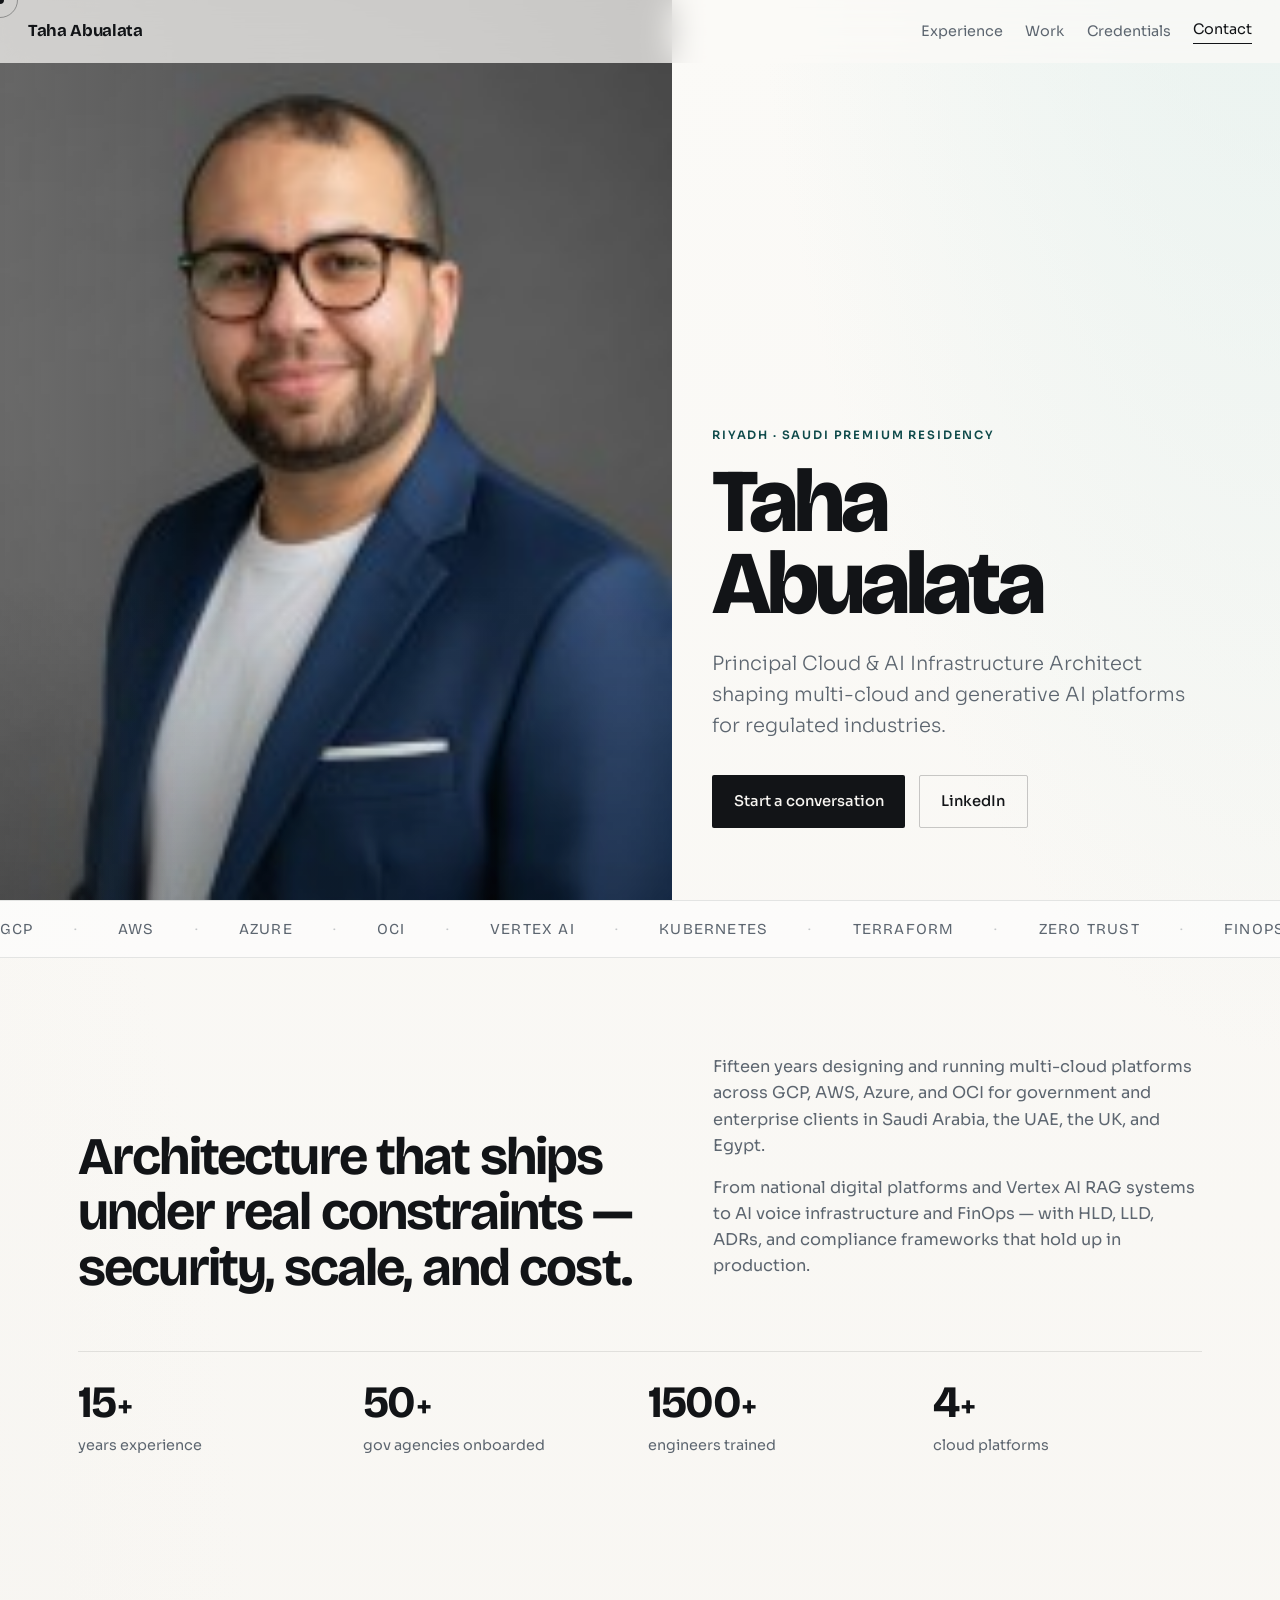
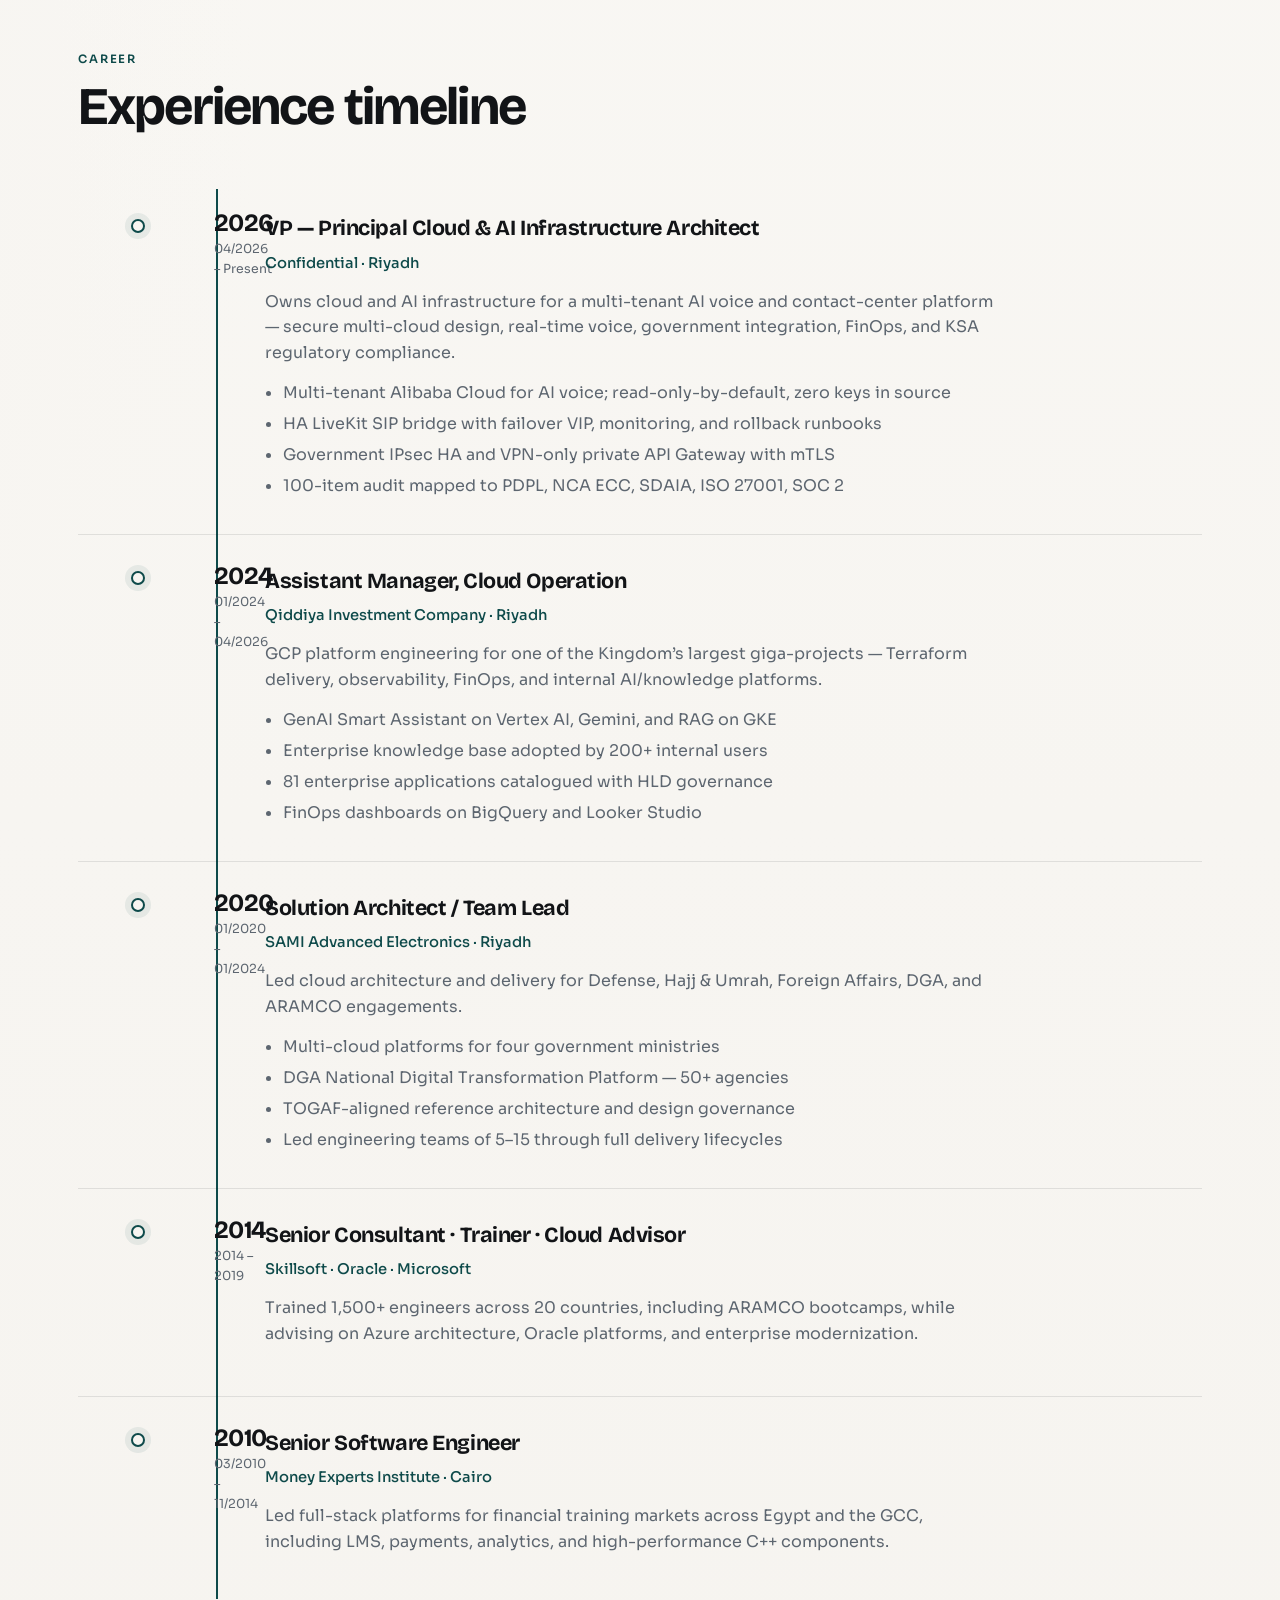
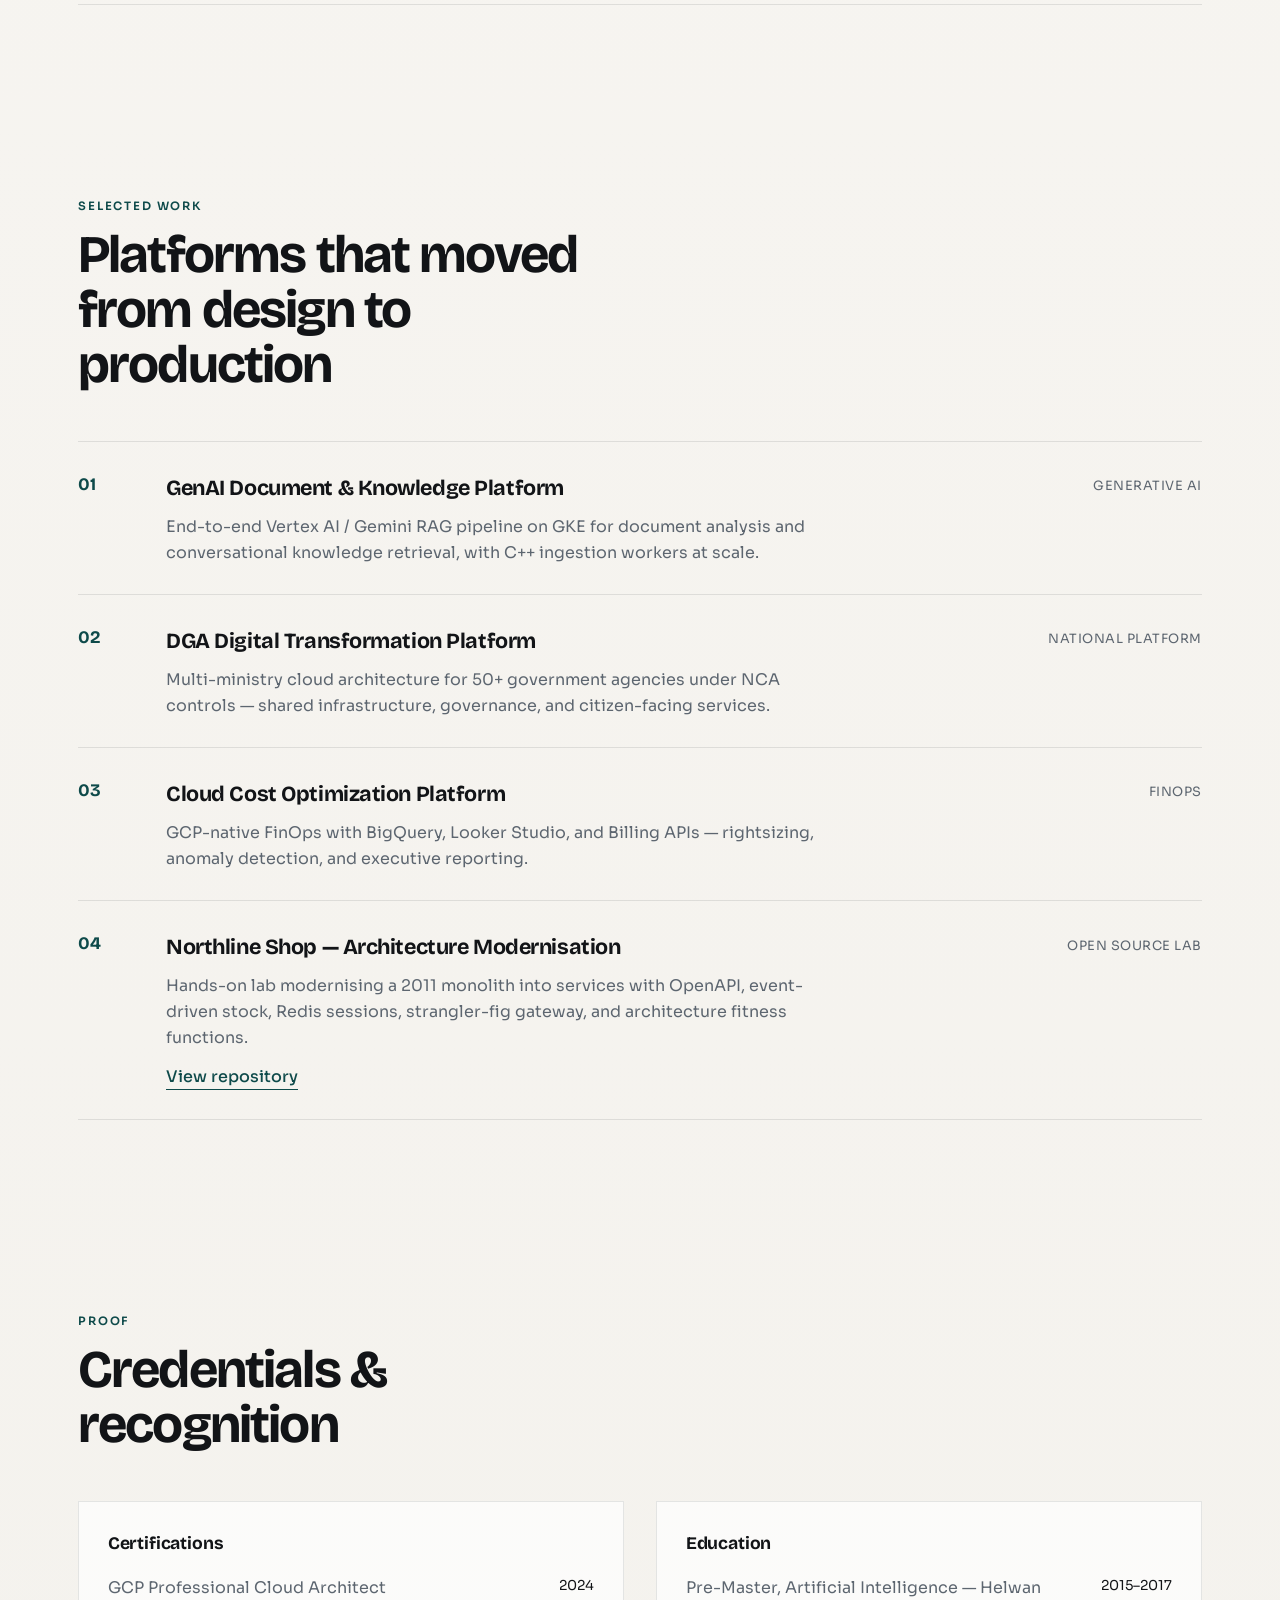
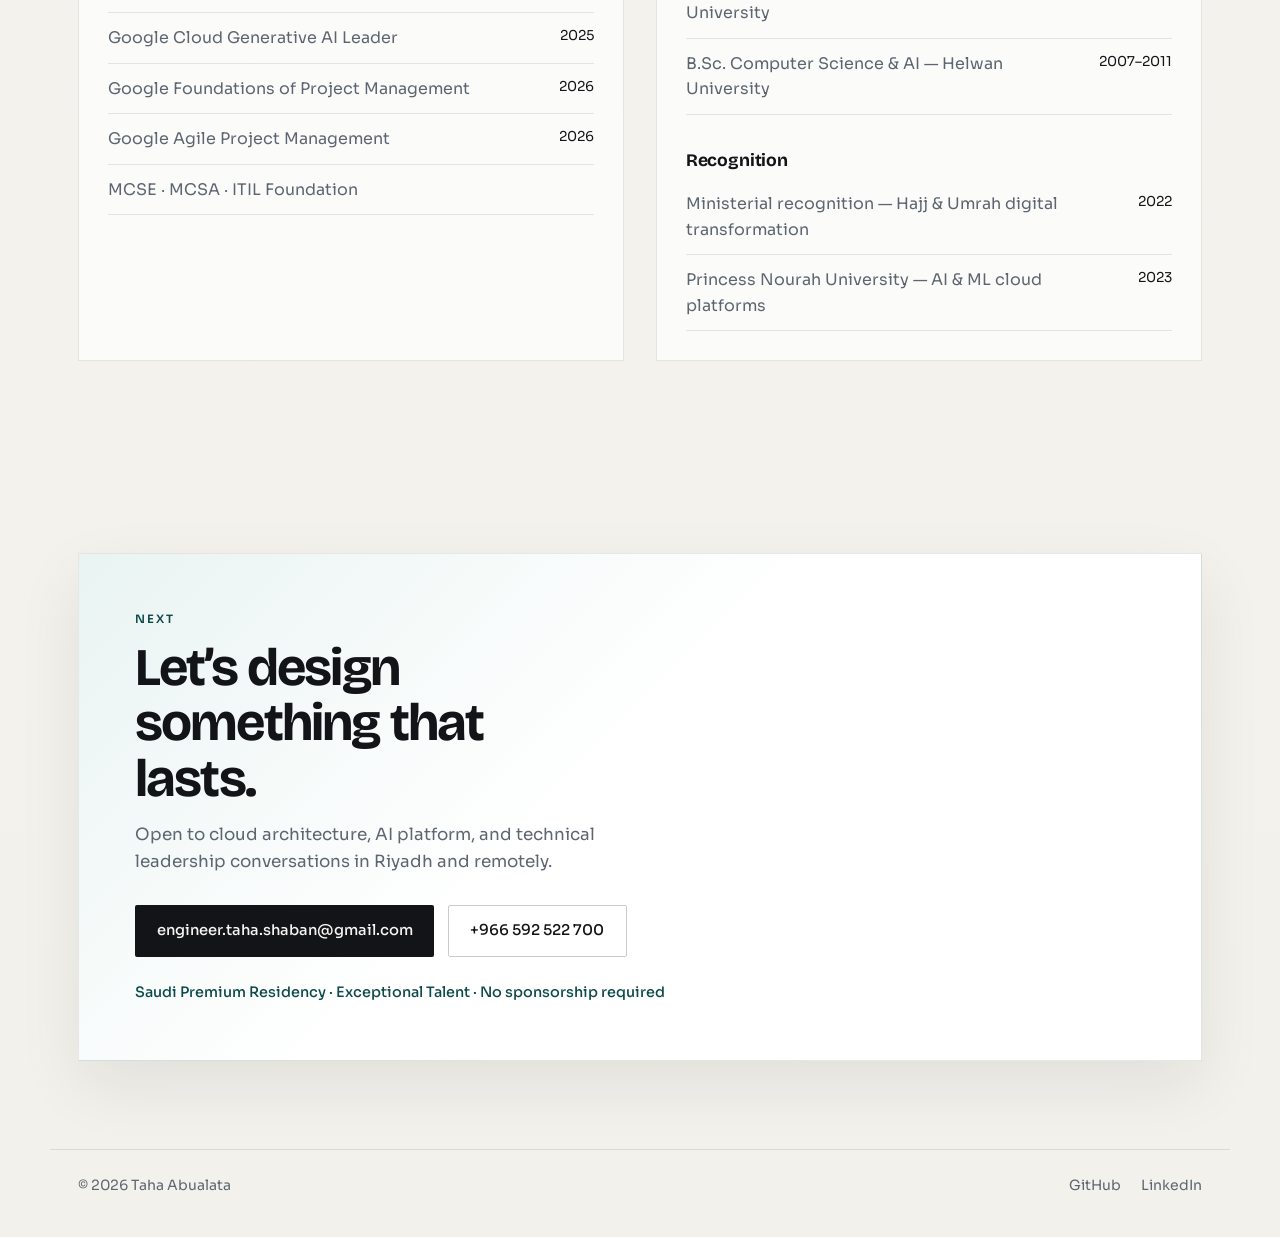
==== index.html @ f0c3669a "Redesign portfolio as premium white site with LinkedIn photo and experience timeline Co-authored-by:" ====
<!DOCTYPE html>
<html lang="en">
<head>
  <meta charset="UTF-8" />
  <meta name="viewport" content="width=device-width, initial-scale=1.0" />
  <title>Taha Abualata — Principal Cloud & AI Architect</title>
  <meta name="description" content="Principal Cloud & AI Infrastructure Architect in Riyadh. Multi-cloud platforms, Generative AI, and enterprise architecture for regulated industries." />
  <meta name="author" content="Taha Abualata" />
  <meta property="og:title" content="Taha Abualata — Principal Cloud & AI Architect" />
  <meta property="og:description" content="Multi-cloud and generative AI architecture for regulated industries across KSA, UAE, UK, and Egypt." />
  <meta property="og:image" content="photo.jpg" />
  <link rel="preconnect" href="https://fonts.googleapis.com" />
  <link rel="preconnect" href="https://fonts.gstatic.com" crossorigin />
  <link href="https://fonts.googleapis.com/css2?family=Bricolage+Grotesque:opsz,wght@12..96,500;12..96,700;12..96,800&family=Sora:wght@300;400;500;600&display=swap" rel="stylesheet" />
  <link rel="stylesheet" href="styles.css" />
</head>
<body>
  <div class="cursor" aria-hidden="true"></div>
  <div class="cursor-ring" aria-hidden="true"></div>
  <div class="progress" aria-hidden="true"></div>

  <header class="site-header">
    <a class="logo" href="#top" data-magnetic>Taha Abualata</a>
    <nav class="nav" aria-label="Primary">
      <a href="#experience">Experience</a>
      <a href="#work">Work</a>
      <a href="#credentials">Credentials</a>
      <a class="nav-link" href="#contact" data-magnetic>Contact</a>
    </nav>
  </header>

  <main id="top">
    <section class="hero">
      <div class="hero-media">
        <img
          class="hero-photo"
          src="photo.jpg"
          alt="Portrait of Taha Abualata"
          width="900"
          height="1100"
        />
        <div class="hero-media-veil" aria-hidden="true"></div>
      </div>
      <div class="hero-copy">
        <p class="hero-kicker reveal">Riyadh · Saudi Premium Residency</p>
        <h1 class="reveal reveal-delay-1">Taha Abualata</h1>
        <p class="hero-lede reveal reveal-delay-2">
          Principal Cloud &amp; AI Infrastructure Architect shaping multi-cloud and generative AI platforms for regulated industries.
        </p>
        <div class="hero-cta reveal reveal-delay-3">
          <a class="btn btn-dark" href="#contact" data-magnetic>Start a conversation</a>
          <a class="btn btn-line" href="https://linkedin.com/in/taha-abu-alata" target="_blank" rel="noopener" data-magnetic>LinkedIn</a>
        </div>
      </div>
    </section>

    <section class="marquee" aria-hidden="true">
      <div class="marquee-track">
        <span>GCP</span><span>AWS</span><span>Azure</span><span>OCI</span><span>Vertex AI</span><span>Kubernetes</span><span>Terraform</span><span>Zero Trust</span><span>FinOps</span><span>TOGAF</span>
        <span>GCP</span><span>AWS</span><span>Azure</span><span>OCI</span><span>Vertex AI</span><span>Kubernetes</span><span>Terraform</span><span>Zero Trust</span><span>FinOps</span><span>TOGAF</span>
      </div>
    </section>

    <section class="section intro" id="about">
      <div class="intro-grid">
        <h2 class="reveal">Architecture that ships under real constraints — security, scale, and cost.</h2>
        <div class="intro-body reveal reveal-delay-1">
          <p>Fifteen years designing and running multi-cloud platforms across GCP, AWS, Azure, and OCI for government and enterprise clients in Saudi Arabia, the UAE, the UK, and Egypt.</p>
          <p>From national digital platforms and Vertex AI RAG systems to AI voice infrastructure and FinOps — with HLD, LLD, ADRs, and compliance frameworks that hold up in production.</p>
        </div>
      </div>
      <div class="stat-row">
        <div class="stat reveal"><strong data-count="15">0</strong><span>years experience</span></div>
        <div class="stat reveal reveal-delay-1"><strong data-count="50">0</strong><span>gov agencies onboarded</span></div>
        <div class="stat reveal reveal-delay-2"><strong data-count="1500">0</strong><span>engineers trained</span></div>
        <div class="stat reveal reveal-delay-3"><strong data-count="4">0</strong><span>cloud platforms</span></div>
      </div>
    </section>

    <section class="section experience" id="experience">
      <div class="section-head">
        <p class="section-label reveal">Career</p>
        <h2 class="reveal reveal-delay-1">Experience timeline</h2>
      </div>

      <div class="timeline">
        <div class="timeline-line" aria-hidden="true"></div>

        <article class="timeline-item reveal">
          <div class="timeline-dot"></div>
          <div class="timeline-when">
            <span class="year">2026</span>
            <span class="range">04/2026 – Present</span>
          </div>
          <div class="timeline-body">
            <h3>VP — Principal Cloud &amp; AI Infrastructure Architect</h3>
            <p class="org">Confidential · Riyadh</p>
            <p class="summary">Owns cloud and AI infrastructure for a multi-tenant AI voice and contact-center platform — secure multi-cloud design, real-time voice, government integration, FinOps, and KSA regulatory compliance.</p>
            <ul>
              <li>Multi-tenant Alibaba Cloud for AI voice; read-only-by-default, zero keys in source</li>
              <li>HA LiveKit SIP bridge with failover VIP, monitoring, and rollback runbooks</li>
              <li>Government IPsec HA and VPN-only private API Gateway with mTLS</li>
              <li>100-item audit mapped to PDPL, NCA ECC, SDAIA, ISO 27001, SOC 2</li>
            </ul>
          </div>
        </article>

        <article class="timeline-item reveal">
          <div class="timeline-dot"></div>
          <div class="timeline-when">
            <span class="year">2024</span>
            <span class="range">01/2024 – 04/2026</span>
          </div>
          <div class="timeline-body">
            <h3>Assistant Manager, Cloud Operation</h3>
            <p class="org">Qiddiya Investment Company · Riyadh</p>
            <p class="summary">GCP platform engineering for one of the Kingdom’s largest giga-projects — Terraform delivery, observability, FinOps, and internal AI/knowledge platforms.</p>
            <ul>
              <li>GenAI Smart Assistant on Vertex AI, Gemini, and RAG on GKE</li>
              <li>Enterprise knowledge base adopted by 200+ internal users</li>
              <li>81 enterprise applications catalogued with HLD governance</li>
              <li>FinOps dashboards on BigQuery and Looker Studio</li>
            </ul>
          </div>
        </article>

        <article class="timeline-item reveal">
          <div class="timeline-dot"></div>
          <div class="timeline-when">
            <span class="year">2020</span>
            <span class="range">01/2020 – 01/2024</span>
          </div>
          <div class="timeline-body">
            <h3>Solution Architect / Team Lead</h3>
            <p class="org">SAMI Advanced Electronics · Riyadh</p>
            <p class="summary">Led cloud architecture and delivery for Defense, Hajj &amp; Umrah, Foreign Affairs, DGA, and ARAMCO engagements.</p>
            <ul>
              <li>Multi-cloud platforms for four government ministries</li>
              <li>DGA National Digital Transformation Platform — 50+ agencies</li>
              <li>TOGAF-aligned reference architecture and design governance</li>
              <li>Led engineering teams of 5–15 through full delivery lifecycles</li>
            </ul>
          </div>
        </article>

        <article class="timeline-item reveal">
          <div class="timeline-dot"></div>
          <div class="timeline-when">
            <span class="year">2014</span>
            <span class="range">2014 – 2019</span>
          </div>
          <div class="timeline-body">
            <h3>Senior Consultant · Trainer · Cloud Advisor</h3>
            <p class="org">Skillsoft · Oracle · Microsoft</p>
            <p class="summary">Trained 1,500+ engineers across 20 countries, including ARAMCO bootcamps, while advising on Azure architecture, Oracle platforms, and enterprise modernization.</p>
          </div>
        </article>

        <article class="timeline-item reveal">
          <div class="timeline-dot"></div>
          <div class="timeline-when">
            <span class="year">2010</span>
            <span class="range">03/2010 – 11/2014</span>
          </div>
          <div class="timeline-body">
            <h3>Senior Software Engineer</h3>
            <p class="org">Money Experts Institute · Cairo</p>
            <p class="summary">Led full-stack platforms for financial training markets across Egypt and the GCC, including LMS, payments, analytics, and high-performance C++ components.</p>
          </div>
        </article>
      </div>
    </section>

    <section class="section work" id="work">
      <div class="section-head">
        <p class="section-label reveal">Selected work</p>
        <h2 class="reveal reveal-delay-1">Platforms that moved from design to production</h2>
      </div>

      <div class="work-list">
        <article class="work-item reveal">
          <span class="work-index">01</span>
          <div class="work-copy">
            <h3>GenAI Document &amp; Knowledge Platform</h3>
            <p>End-to-end Vertex AI / Gemini RAG pipeline on GKE for document analysis and conversational knowledge retrieval, with C++ ingestion workers at scale.</p>
          </div>
          <span class="work-tag">Generative AI</span>
        </article>

        <article class="work-item reveal">
          <span class="work-index">02</span>
          <div class="work-copy">
            <h3>DGA Digital Transformation Platform</h3>
            <p>Multi-ministry cloud architecture for 50+ government agencies under NCA controls — shared infrastructure, governance, and citizen-facing services.</p>
          </div>
          <span class="work-tag">National platform</span>
        </article>

        <article class="work-item reveal">
          <span class="work-index">03</span>
          <div class="work-copy">
            <h3>Cloud Cost Optimization Platform</h3>
            <p>GCP-native FinOps with BigQuery, Looker Studio, and Billing APIs — rightsizing, anomaly detection, and executive reporting.</p>
          </div>
          <span class="work-tag">FinOps</span>
        </article>

        <article class="work-item reveal">
          <span class="work-index">04</span>
          <div class="work-copy">
            <h3>Northline Shop — Architecture Modernisation</h3>
            <p>Hands-on lab modernising a 2011 monolith into services with OpenAPI, event-driven stock, Redis sessions, strangler-fig gateway, and architecture fitness functions.</p>
            <a class="text-link" href="https://github.com/tahasalehhafez/Lab2" target="_blank" rel="noopener">View repository</a>
          </div>
          <span class="work-tag">Open source lab</span>
        </article>
      </div>
    </section>

    <section class="section credentials" id="credentials">
      <div class="section-head">
        <p class="section-label reveal">Proof</p>
        <h2 class="reveal reveal-delay-1">Credentials &amp; recognition</h2>
      </div>

      <div class="cred-layout">
        <div class="cred-block reveal">
          <h3>Certifications</h3>
          <ul>
            <li>GCP Professional Cloud Architect <em>2024</em></li>
            <li>Google Cloud Generative AI Leader <em>2025</em></li>
            <li>Google Foundations of Project Management <em>2026</em></li>
            <li>Google Agile Project Management <em>2026</em></li>
            <li>MCSE · MCSA · ITIL Foundation</li>
          </ul>
        </div>
        <div class="cred-block reveal reveal-delay-1">
          <h3>Education</h3>
          <ul>
            <li>Pre-Master, Artificial Intelligence — Helwan University <em>2015–2017</em></li>
            <li>B.Sc. Computer Science &amp; AI — Helwan University <em>2007–2011</em></li>
          </ul>
          <h3 class="spaced">Recognition</h3>
          <ul>
            <li>Ministerial recognition — Hajj &amp; Umrah digital transformation <em>2022</em></li>
            <li>Princess Nourah University — AI &amp; ML cloud platforms <em>2023</em></li>
          </ul>
        </div>
      </div>
    </section>

    <section class="section contact" id="contact">
      <div class="contact-shell reveal">
        <p class="section-label">Next</p>
        <h2>Let’s design something that lasts.</h2>
        <p class="contact-copy">Open to cloud architecture, AI platform, and technical leadership conversations in Riyadh and remotely.</p>
        <div class="contact-actions">
          <a class="btn btn-dark" href="mailto:engineer.taha.shaban@gmail.com" data-magnetic>engineer.taha.shaban@gmail.com</a>
          <a class="btn btn-line" href="tel:+966592522700" data-magnetic>+966 592 522 700</a>
        </div>
        <p class="contact-note">Saudi Premium Residency · Exceptional Talent · No sponsorship required</p>
      </div>
    </section>
  </main>

  <footer class="site-footer">
    <span>© <span id="year"></span> Taha Abualata</span>
    <div class="footer-links">
      <a href="https://github.com/tahasalehhafez" target="_blank" rel="noopener">GitHub</a>
      <a href="https://linkedin.com/in/taha-abu-alata" target="_blank" rel="noopener">LinkedIn</a>
    </div>
  </footer>

  <script src="script.js"></script>
</body>
</html>
---- styles.css ----
:root {
  --bg: #f7f5f1;
  --bg-soft: #ffffff;
  --ink: #121417;
  --muted: #5d6670;
  --line: rgba(18, 20, 23, 0.1);
  --accent: #0e4a4a;
  --accent-soft: #d7ebe8;
  --shadow: 0 24px 60px rgba(18, 20, 23, 0.08);
  --display: "Bricolage Grotesque", "Segoe UI", sans-serif;
  --sans: "Sora", "Segoe UI", sans-serif;
  --max: 1180px;
  --ease: cubic-bezier(0.22, 1, 0.36, 1);
}

*,
*::before,
*::after {
  box-sizing: border-box;
}

html {
  scroll-behavior: smooth;
}

body {
  margin: 0;
  font-family: var(--sans);
  color: var(--ink);
  background:
    radial-gradient(ellipse 80% 50% at 100% -10%, rgba(215, 235, 232, 0.7), transparent 55%),
    radial-gradient(ellipse 60% 40% at -10% 30%, rgba(247, 245, 241, 1), transparent 50%),
    linear-gradient(180deg, #fbfaf7 0%, var(--bg) 40%, #f3f1ec 100%);
  line-height: 1.6;
  overflow-x: hidden;
  cursor: none;
}

body.touch {
  cursor: auto;
}

a {
  color: inherit;
  text-decoration: none;
}

img {
  display: block;
  max-width: 100%;
}

.progress {
  position: fixed;
  top: 0;
  left: 0;
  height: 3px;
  width: 0%;
  z-index: 100;
  background: linear-gradient(90deg, var(--accent), #1f7a72);
  transform-origin: left center;
}

.cursor,
.cursor-ring {
  position: fixed;
  top: 0;
  left: 0;
  pointer-events: none;
  z-index: 999;
  border-radius: 50%;
  transform: translate(-50%, -50%);
  transition: width 0.25s var(--ease), height 0.25s var(--ease), background 0.25s var(--ease), opacity 0.25s var(--ease);
}

.cursor {
  width: 8px;
  height: 8px;
  background: var(--ink);
}

.cursor-ring {
  width: 36px;
  height: 36px;
  border: 1px solid rgba(18, 20, 23, 0.35);
}

.cursor.active,
.cursor-ring.active {
  width: 54px;
  height: 54px;
}

.cursor.active {
  background: transparent;
}

body.touch .cursor,
body.touch .cursor-ring {
  display: none;
}

.site-header {
  position: fixed;
  inset: 0 0 auto 0;
  z-index: 50;
  display: flex;
  align-items: center;
  justify-content: space-between;
  padding: 1.1rem 1.75rem;
  backdrop-filter: blur(16px);
  background: rgba(251, 250, 247, 0.72);
  border-bottom: 1px solid transparent;
  transition: border-color 0.3s ease, background 0.3s ease;
}

.site-header.scrolled {
  border-bottom-color: var(--line);
  background: rgba(255, 255, 255, 0.84);
}

.logo {
  font-family: var(--display);
  font-weight: 700;
  font-size: 1.05rem;
  letter-spacing: -0.02em;
}

.nav {
  display: flex;
  align-items: center;
  gap: 1.4rem;
  font-size: 0.9rem;
  color: var(--muted);
}

.nav a:hover {
  color: var(--ink);
}

.nav-link {
  color: var(--ink) !important;
  border-bottom: 1px solid var(--ink);
  padding-bottom: 0.15rem;
}

.hero {
  min-height: 100vh;
  display: grid;
  grid-template-columns: 1.05fr 0.95fr;
  align-items: stretch;
}

.hero-media {
  position: relative;
  overflow: hidden;
  min-height: 100vh;
  background: #dfe8e6;
}

.hero-photo {
  width: 100%;
  height: 100%;
  object-fit: cover;
  object-position: center top;
  transform: scale(1.06);
  transition: transform 1.8s var(--ease);
  will-change: transform;
}

.hero.is-in .hero-photo {
  transform: scale(1);
}

.hero-media-veil {
  position: absolute;
  inset: 0;
  background:
    linear-gradient(90deg, rgba(247, 245, 241, 0.08), transparent 30%),
    linear-gradient(0deg, rgba(18, 20, 23, 0.18), transparent 35%);
  pointer-events: none;
}

.hero-copy {
  display: flex;
  flex-direction: column;
  justify-content: flex-end;
  padding: 7.5rem 2.5rem 4.5rem;
  max-width: 40rem;
}

.hero-kicker {
  margin: 0 0 1rem;
  text-transform: uppercase;
  letter-spacing: 0.16em;
  font-size: 0.72rem;
  font-weight: 600;
  color: var(--accent);
}

.hero h1 {
  margin: 0;
  font-family: var(--display);
  font-size: clamp(3.4rem, 7vw, 5.8rem);
  line-height: 0.92;
  letter-spacing: -0.045em;
  font-weight: 800;
  max-width: 8ch;
}

.hero-lede {
  margin: 1.4rem 0 0;
  font-size: clamp(1.05rem, 1.7vw, 1.22rem);
  color: var(--muted);
  font-weight: 300;
  max-width: 30rem;
}

.hero-cta {
  display: flex;
  flex-wrap: wrap;
  gap: 0.85rem;
  margin-top: 2.1rem;
}

.btn {
  display: inline-flex;
  align-items: center;
  justify-content: center;
  min-height: 3rem;
  padding: 0.85rem 1.35rem;
  font-size: 0.92rem;
  font-weight: 500;
  border-radius: 2px;
  transition: transform 0.25s var(--ease), background 0.25s ease, color 0.25s ease, border-color 0.25s ease;
}

.btn-dark {
  background: var(--ink);
  color: #f7f5f1;
}

.btn-dark:hover {
  background: var(--accent);
}

.btn-line {
  border: 1px solid rgba(18, 20, 23, 0.22);
  background: transparent;
}

.btn-line:hover {
  border-color: var(--ink);
}

.marquee {
  border-block: 1px solid var(--line);
  background: rgba(255, 255, 255, 0.55);
  overflow: hidden;
  padding: 1rem 0;
}

.marquee-track {
  display: flex;
  gap: 2.5rem;
  width: max-content;
  animation: marquee 28s linear infinite;
  font-family: var(--display);
  font-size: 0.95rem;
  letter-spacing: 0.08em;
  text-transform: uppercase;
  color: var(--muted);
}

.marquee-track span::after {
  content: "·";
  margin-left: 2.5rem;
  opacity: 0.35;
}

@keyframes marquee {
  from { transform: translateX(0); }
  to { transform: translateX(-50%); }
}

.section {
  max-width: var(--max);
  margin: 0 auto;
  padding: 6rem 1.75rem;
}

.section-head {
  margin-bottom: 3rem;
  max-width: 36rem;
}

.section-label {
  margin: 0 0 0.7rem;
  text-transform: uppercase;
  letter-spacing: 0.16em;
  font-size: 0.72rem;
  font-weight: 600;
  color: var(--accent);
}

.section-head h2,
.intro h2,
.contact-shell h2 {
  margin: 0;
  font-family: var(--display);
  font-size: clamp(2.1rem, 4.4vw, 3.3rem);
  line-height: 1.05;
  letter-spacing: -0.035em;
}

.intro-grid {
  display: grid;
  grid-template-columns: 1.2fr 1fr;
  gap: 3rem;
  align-items: end;
  margin-bottom: 3.5rem;
}

.intro-body p {
  margin: 0 0 1rem;
  color: var(--muted);
  font-size: 1.02rem;
}

.stat-row {
  display: grid;
  grid-template-columns: repeat(4, 1fr);
  gap: 1rem;
  border-top: 1px solid var(--line);
  padding-top: 1.75rem;
}

.stat strong {
  display: block;
  font-family: var(--display);
  font-size: clamp(2rem, 3.5vw, 2.8rem);
  letter-spacing: -0.04em;
  line-height: 1;
  margin-bottom: 0.45rem;
}

.stat strong::after {
  content: "+";
  font-size: 0.7em;
  margin-left: 0.05em;
}

.stat span {
  color: var(--muted);
  font-size: 0.9rem;
}

.timeline {
  position: relative;
  display: grid;
  gap: 0;
}

.timeline-line {
  position: absolute;
  left: 8.6rem;
  top: 0.4rem;
  bottom: 0.4rem;
  width: 2px;
  background: rgba(18, 20, 23, 0.08);
  overflow: hidden;
}

.timeline-line::after {
  content: "";
  position: absolute;
  inset: 0;
  background: var(--accent);
  transform: scaleY(0);
  transform-origin: top;
  transition: transform 1.4s var(--ease);
}

.timeline.in-view .timeline-line::after {
  transform: scaleY(1);
}

.timeline-item {
  position: relative;
  display: grid;
  grid-template-columns: 7.5rem 2.2rem 1fr;
  gap: 1rem;
  padding: 1.8rem 0 2.2rem;
  border-bottom: 1px solid var(--line);
}

.timeline-dot {
  width: 14px;
  height: 14px;
  margin-top: 0.45rem;
  border-radius: 50%;
  background: var(--bg);
  border: 2px solid var(--accent);
  box-shadow: 0 0 0 6px rgba(14, 74, 74, 0.08);
  justify-self: center;
  transition: transform 0.35s var(--ease), background 0.35s ease;
}

.timeline-item:hover .timeline-dot {
  background: var(--accent);
  transform: scale(1.15);
}

.timeline-when {
  display: grid;
  gap: 0.25rem;
  align-content: start;
}

.timeline-when .year {
  font-family: var(--display);
  font-size: 1.55rem;
  font-weight: 700;
  letter-spacing: -0.03em;
  line-height: 1;
}

.timeline-when .range {
  color: var(--muted);
  font-size: 0.78rem;
}

.timeline-body h3 {
  margin: 0 0 0.35rem;
  font-family: var(--display);
  font-size: 1.35rem;
  letter-spacing: -0.02em;
}

.timeline-body .org {
  margin: 0 0 0.85rem;
  color: var(--accent);
  font-weight: 500;
  font-size: 0.92rem;
}

.timeline-body .summary {
  margin: 0 0 0.9rem;
  color: var(--muted);
  max-width: 46rem;
}

.timeline-body ul {
  margin: 0;
  padding-left: 1.1rem;
  color: var(--muted);
  display: grid;
  gap: 0.35rem;
}

.work-list {
  display: grid;
}

.work-item {
  display: grid;
  grid-template-columns: 4rem 1fr auto;
  gap: 1.5rem;
  align-items: start;
  padding: 1.8rem 0;
  border-top: 1px solid var(--line);
  transition: background 0.3s ease, padding 0.3s var(--ease);
}

.work-item:last-child {
  border-bottom: 1px solid var(--line);
}

.work-item:hover {
  background: rgba(255, 255, 255, 0.55);
  padding-left: 0.75rem;
  padding-right: 0.75rem;
}

.work-index {
  font-family: var(--display);
  font-size: 1.1rem;
  color: var(--accent);
  font-weight: 700;
}

.work-copy h3 {
  margin: 0 0 0.55rem;
  font-family: var(--display);
  font-size: 1.35rem;
  letter-spacing: -0.02em;
}

.work-copy p {
  margin: 0;
  color: var(--muted);
  max-width: 42rem;
}

.work-tag {
  color: var(--muted);
  font-size: 0.8rem;
  letter-spacing: 0.04em;
  text-transform: uppercase;
  white-space: nowrap;
  padding-top: 0.35rem;
}

.text-link {
  display: inline-block;
  margin-top: 0.85rem;
  color: var(--accent);
  font-weight: 500;
  border-bottom: 1px solid currentColor;
}

.cred-layout {
  display: grid;
  grid-template-columns: 1fr 1fr;
  gap: 2rem;
}

.cred-block {
  background: rgba(255, 255, 255, 0.7);
  border: 1px solid var(--line);
  padding: 1.8rem;
}

.cred-block h3 {
  margin: 0 0 1rem;
  font-family: var(--display);
  font-size: 1.1rem;
  letter-spacing: -0.01em;
}

.cred-block h3.spaced {
  margin-top: 2rem;
}

.cred-block ul {
  margin: 0;
  padding: 0;
  list-style: none;
  display: grid;
  gap: 0.75rem;
}

.cred-block li {
  display: flex;
  justify-content: space-between;
  gap: 1rem;
  padding-bottom: 0.75rem;
  border-bottom: 1px solid var(--line);
  color: var(--muted);
}

.cred-block li em {
  font-style: normal;
  color: var(--ink);
  font-size: 0.85rem;
  white-space: nowrap;
}

.contact {
  padding-bottom: 5.5rem;
}

.contact-shell {
  background:
    linear-gradient(135deg, rgba(215, 235, 232, 0.55), transparent 45%),
    #ffffff;
  border: 1px solid var(--line);
  padding: clamp(2rem, 5vw, 3.5rem);
  box-shadow: var(--shadow);
}

.contact-shell h2 {
  max-width: 12ch;
  margin-bottom: 1rem;
}

.contact-copy {
  margin: 0;
  color: var(--muted);
  max-width: 34rem;
  font-size: 1.05rem;
}

.contact-actions {
  display: flex;
  flex-wrap: wrap;
  gap: 0.85rem;
  margin-top: 1.8rem;
}

.contact-note {
  margin: 1.5rem 0 0;
  color: var(--accent);
  font-size: 0.9rem;
  font-weight: 500;
}

.site-footer {
  max-width: var(--max);
  margin: 0 auto;
  padding: 1.5rem 1.75rem 2.5rem;
  display: flex;
  justify-content: space-between;
  gap: 1rem;
  flex-wrap: wrap;
  color: var(--muted);
  font-size: 0.88rem;
  border-top: 1px solid var(--line);
}

.footer-links {
  display: flex;
  gap: 1.25rem;
}

.footer-links a:hover {
  color: var(--ink);
}

.reveal {
  opacity: 0;
  transform: translateY(28px);
  transition: opacity 0.9s var(--ease), transform 0.9s var(--ease);
}

.reveal.visible {
  opacity: 1;
  transform: translateY(0);
}

.reveal-delay-1 { transition-delay: 0.08s; }
.reveal-delay-2 { transition-delay: 0.16s; }
.reveal-delay-3 { transition-delay: 0.24s; }

@media (max-width: 980px) {
  .hero {
    grid-template-columns: 1fr;
    min-height: auto;
  }

  .hero-media {
    min-height: 62vh;
    order: -1;
  }

  .hero-copy {
    padding: 2.5rem 1.5rem 3rem;
  }

  .intro-grid,
  .cred-layout,
  .stat-row {
    grid-template-columns: 1fr;
  }

  .timeline-item {
    grid-template-columns: 4.5rem 1.5rem 1fr;
  }

  .timeline-line {
    left: 5.05rem;
  }

  .work-item {
    grid-template-columns: 3rem 1fr;
  }

  .work-tag {
    grid-column: 2;
  }

  .nav a:not(.nav-link) {
    display: none;
  }
}

@media (max-width: 640px) {
  .timeline-item {
    grid-template-columns: 1.2rem 1fr;
  }

  .timeline-when {
    grid-column: 2;
  }

  .timeline-body {
    grid-column: 2;
  }

  .timeline-line {
    left: 0.45rem;
  }

  .hero h1 {
    max-width: none;
  }
}
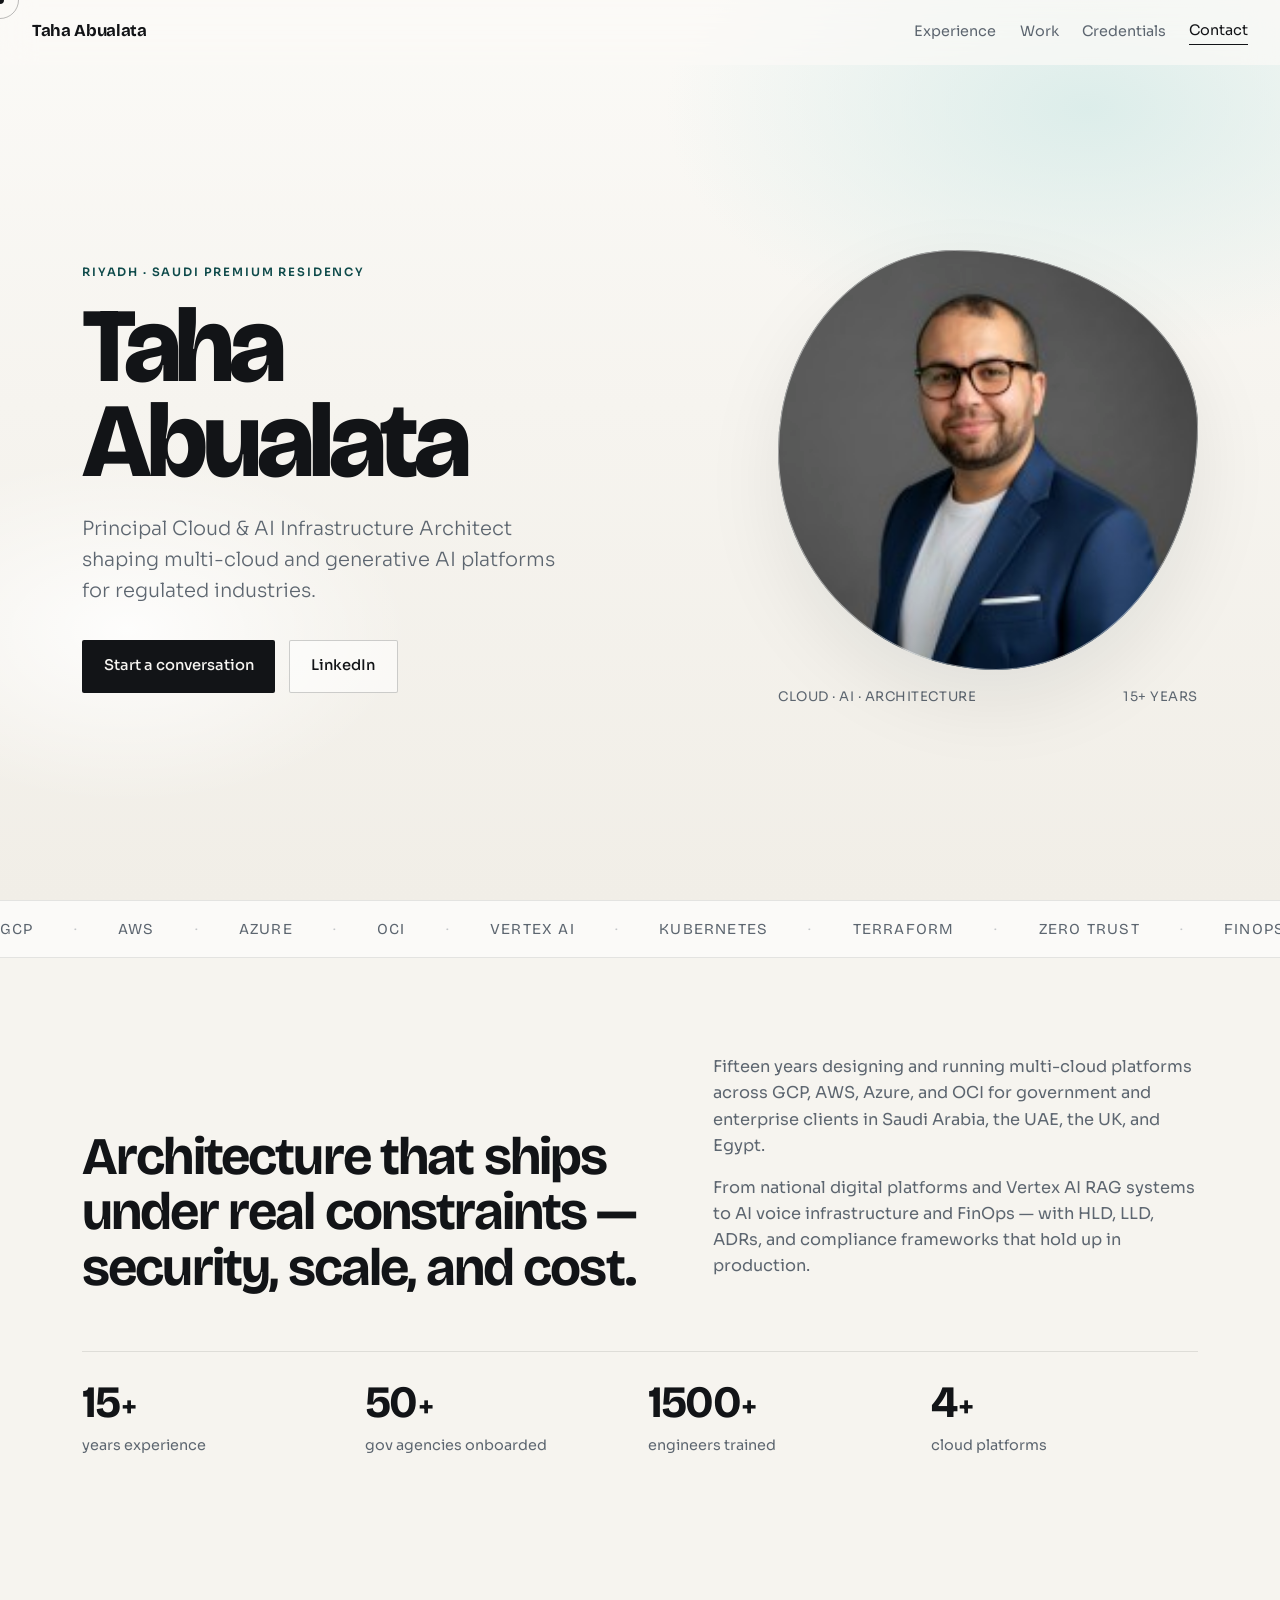
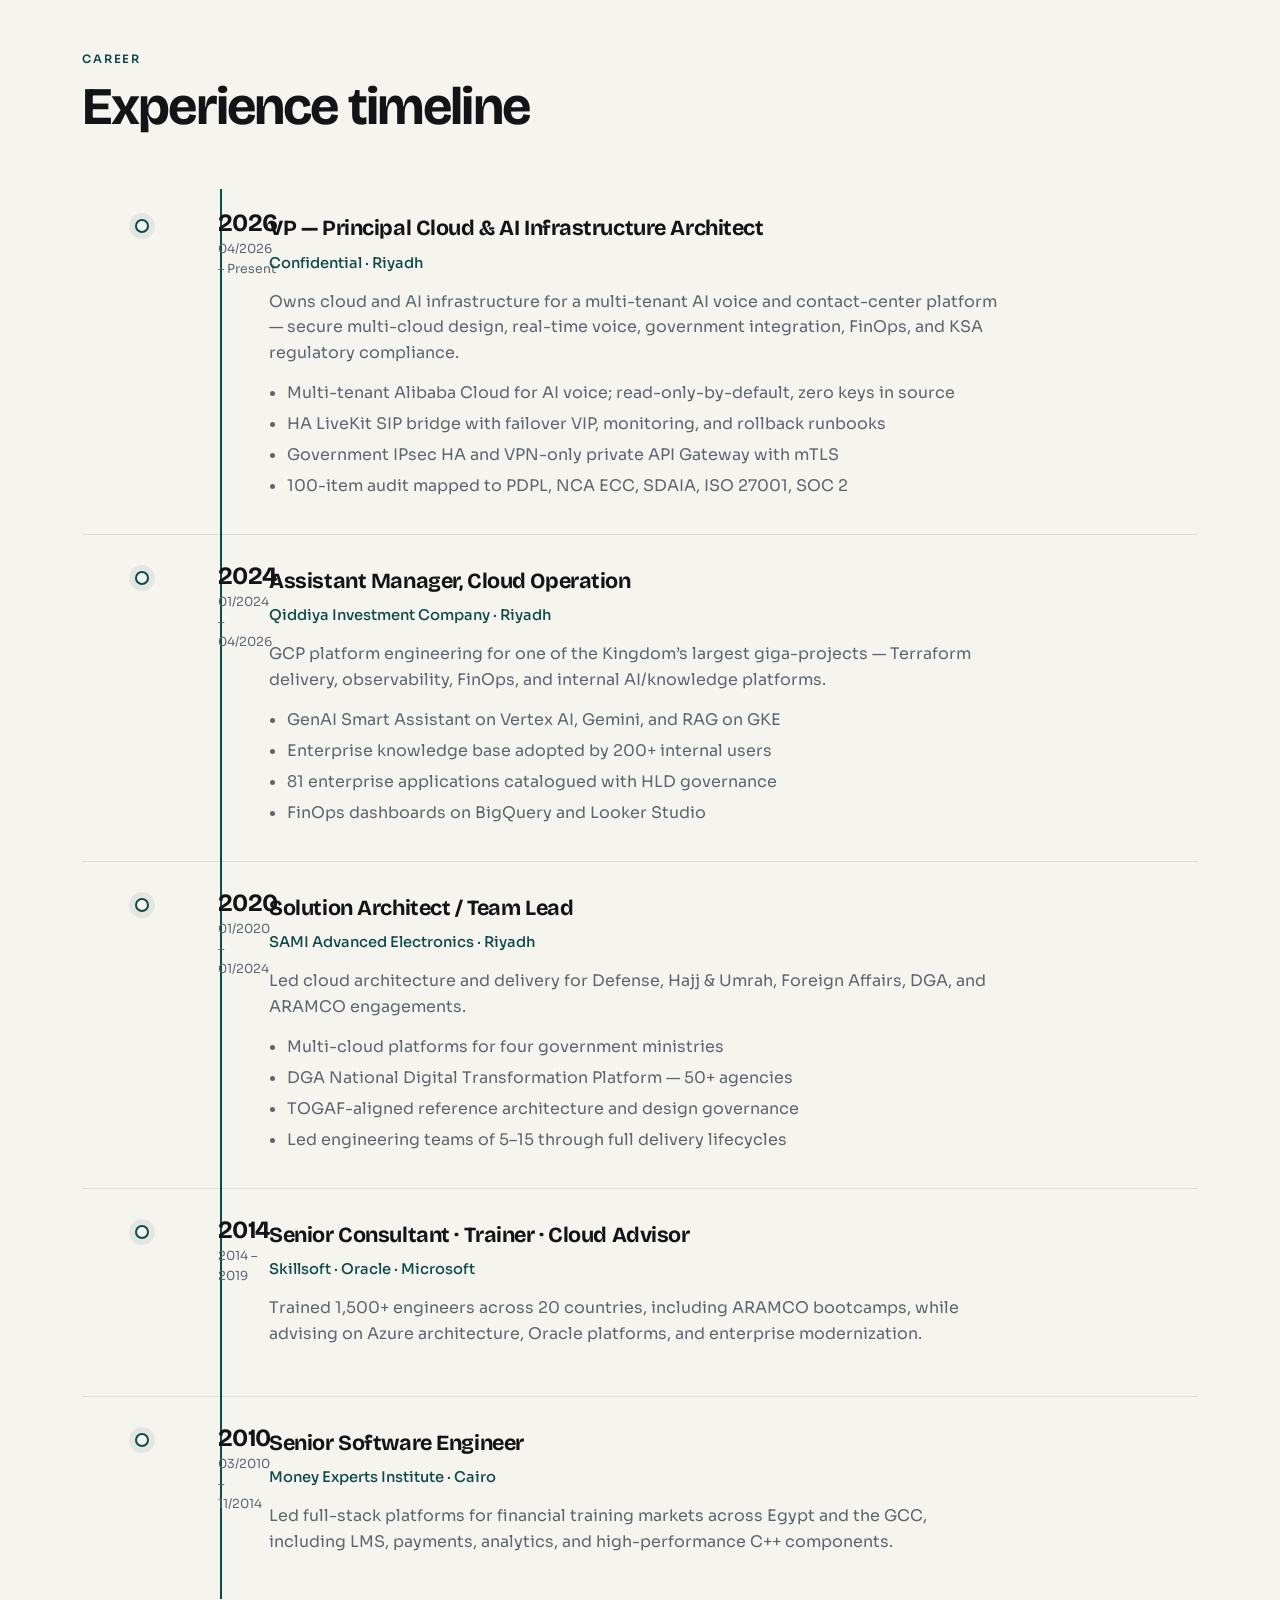
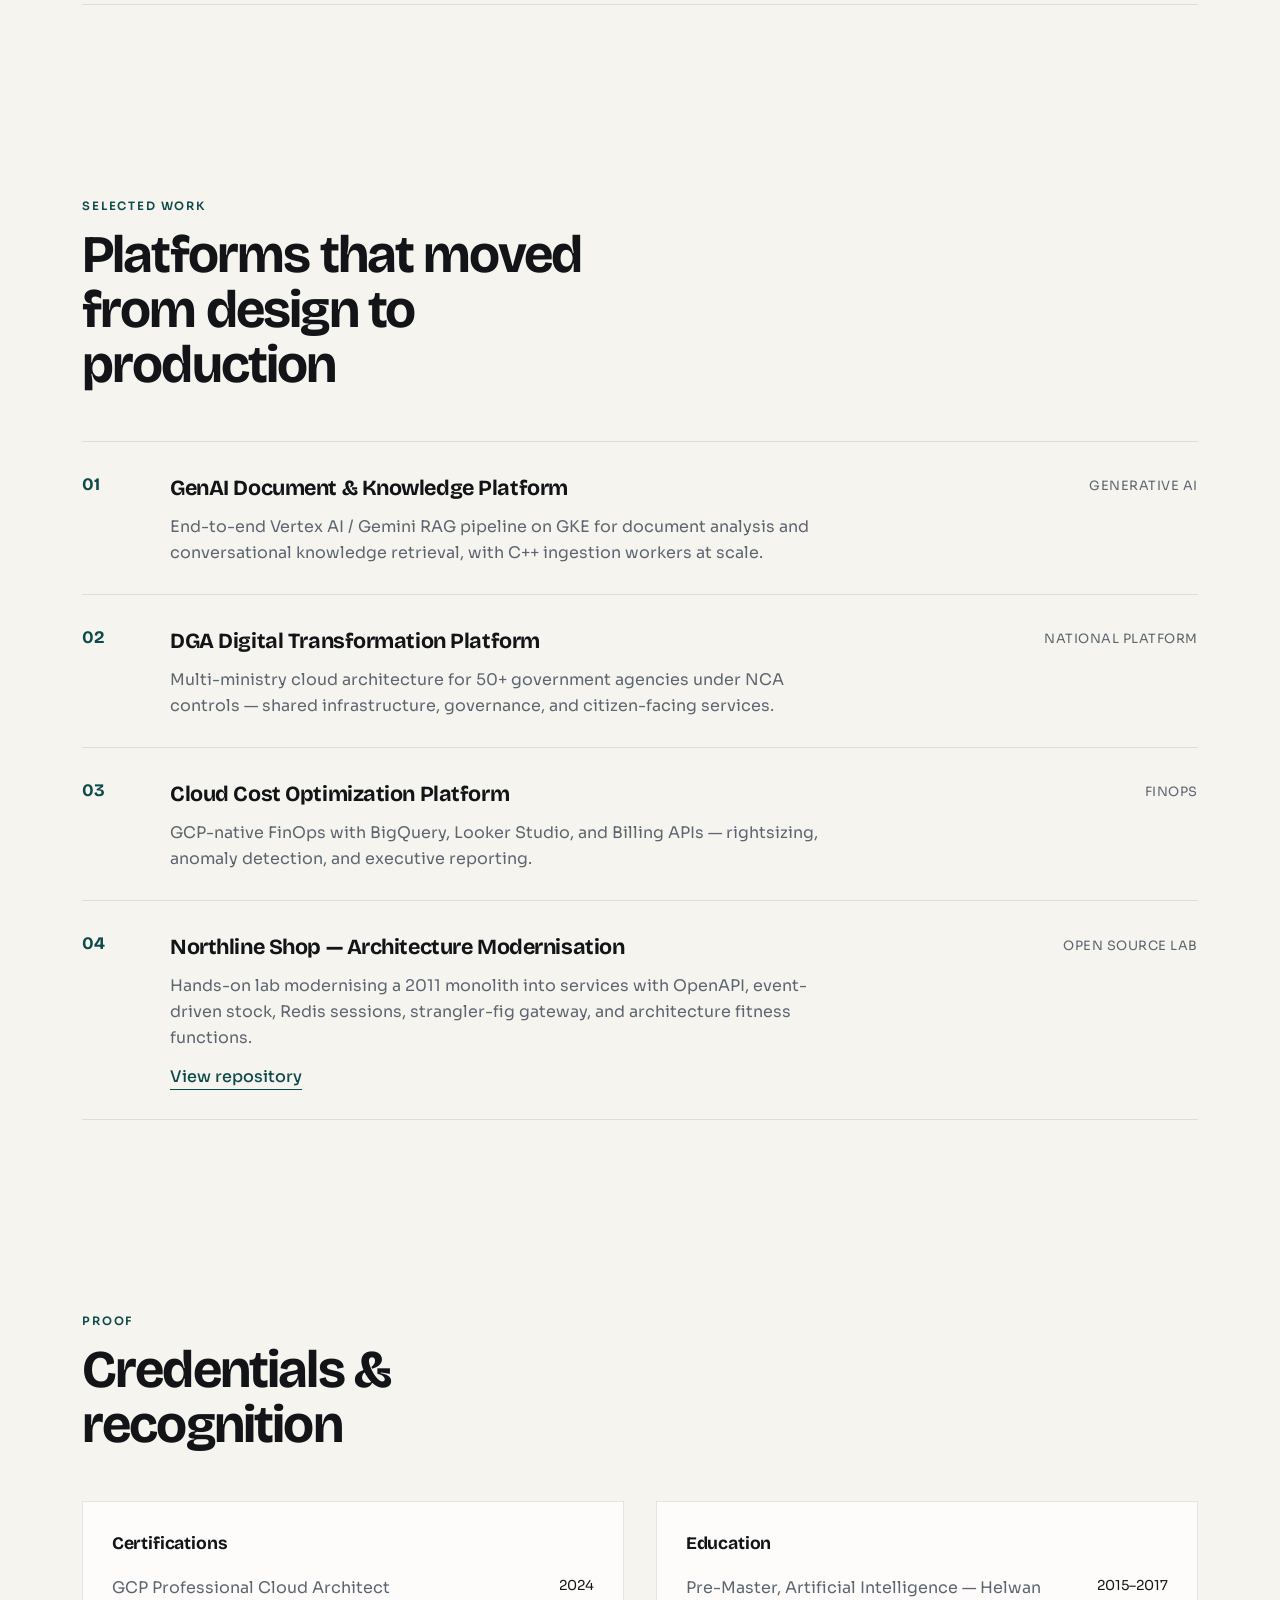
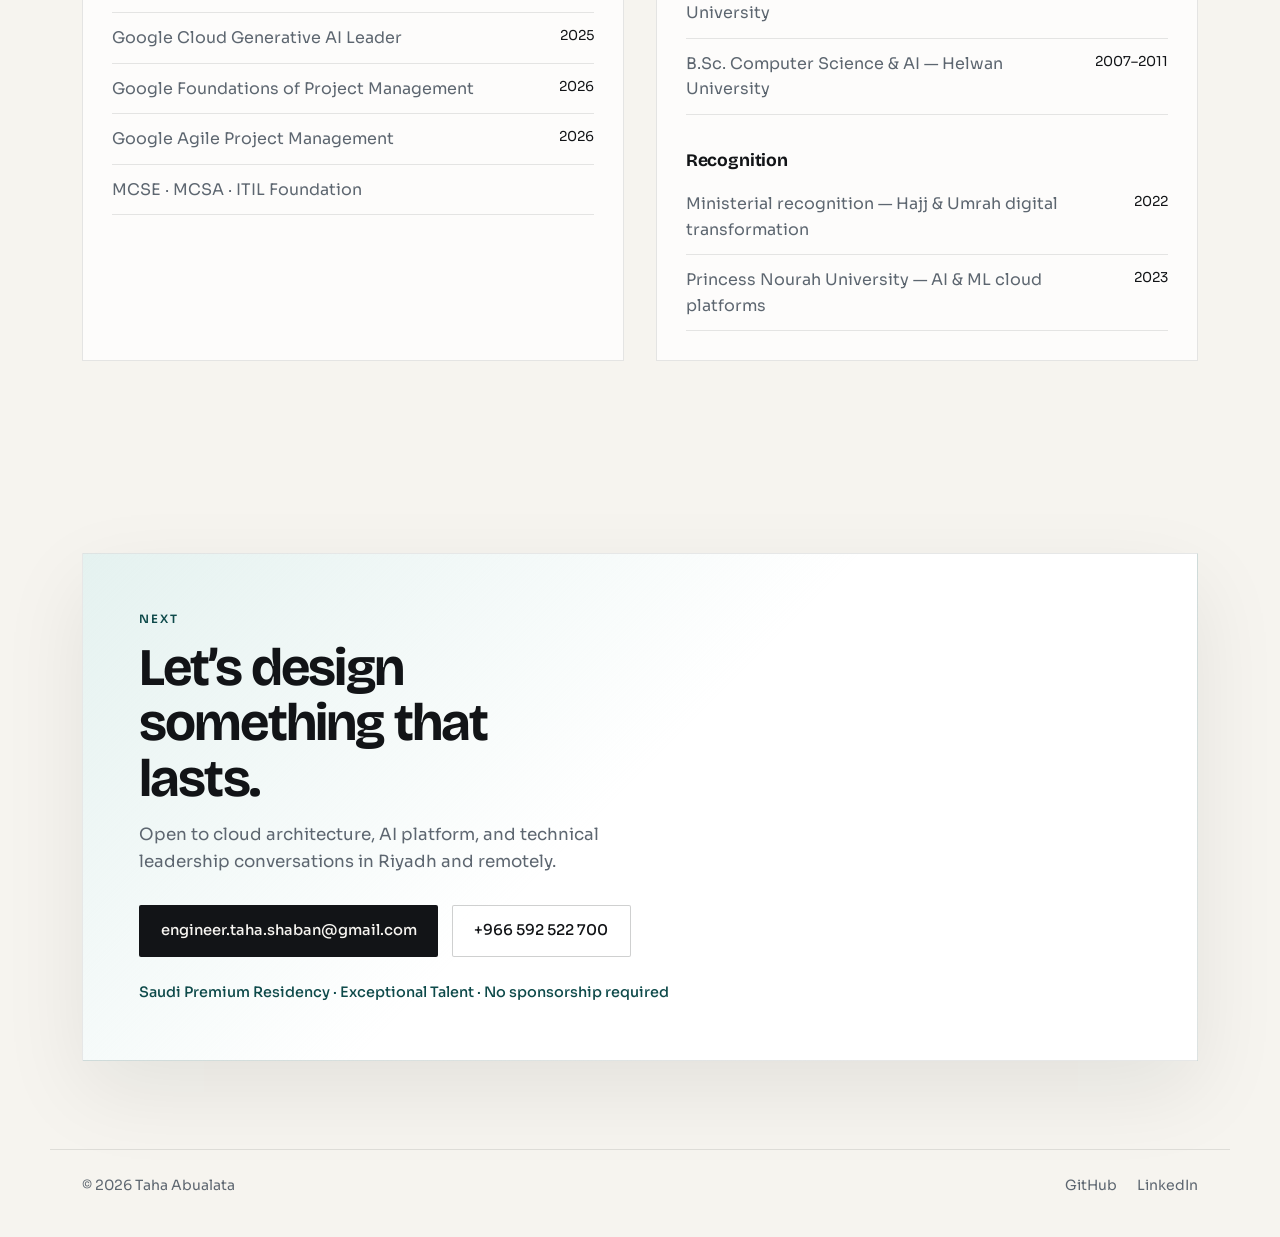
==== commit 7d7f6232: "Polish premium white portfolio with framed portrait and animated timeline Co-authored-by: Cursor <cu" ====
--- a/index.html
+++ b/index.html
@@ -6,9 +6,6 @@
   <title>Taha Abualata — Principal Cloud & AI Architect</title>
   <meta name="description" content="Principal Cloud & AI Infrastructure Architect in Riyadh. Multi-cloud platforms, Generative AI, and enterprise architecture for regulated industries." />
   <meta name="author" content="Taha Abualata" />
-  <meta property="og:title" content="Taha Abualata — Principal Cloud & AI Architect" />
-  <meta property="og:description" content="Multi-cloud and generative AI architecture for regulated industries across KSA, UAE, UK, and Egypt." />
-  <meta property="og:image" content="photo.jpg" />
   <link rel="preconnect" href="https://fonts.googleapis.com" />
   <link rel="preconnect" href="https://fonts.gstatic.com" crossorigin />
   <link href="https://fonts.googleapis.com/css2?family=Bricolage+Grotesque:opsz,wght@12..96,500;12..96,700;12..96,800&family=Sora:wght@300;400;500;600&display=swap" rel="stylesheet" />
@@ -18,6 +15,7 @@
   <div class="cursor" aria-hidden="true"></div>
   <div class="cursor-ring" aria-hidden="true"></div>
   <div class="progress" aria-hidden="true"></div>
+  <div class="ambient" aria-hidden="true"></div>
 
   <header class="site-header">
     <a class="logo" href="#top" data-magnetic>Taha Abualata</a>
@@ -31,25 +29,25 @@
 
   <main id="top">
     <section class="hero">
-      <div class="hero-media">
-        <img
-          class="hero-photo"
-          src="photo.jpg"
-          alt="Portrait of Taha Abualata"
-          width="900"
-          height="1100"
-        />
-        <div class="hero-media-veil" aria-hidden="true"></div>
-      </div>
       <div class="hero-copy">
         <p class="hero-kicker reveal">Riyadh · Saudi Premium Residency</p>
-        <h1 class="reveal reveal-delay-1">Taha Abualata</h1>
+        <h1 class="reveal reveal-delay-1">Taha<br />Abualata</h1>
         <p class="hero-lede reveal reveal-delay-2">
           Principal Cloud &amp; AI Infrastructure Architect shaping multi-cloud and generative AI platforms for regulated industries.
         </p>
         <div class="hero-cta reveal reveal-delay-3">
           <a class="btn btn-dark" href="#contact" data-magnetic>Start a conversation</a>
           <a class="btn btn-line" href="https://linkedin.com/in/taha-abu-alata" target="_blank" rel="noopener" data-magnetic>LinkedIn</a>
+        </div>
+      </div>
+
+      <div class="hero-portrait reveal reveal-delay-2">
+        <div class="portrait-frame">
+          <img class="hero-photo" src="photo.jpg" alt="Portrait of Taha Abualata" width="640" height="640" />
+        </div>
+        <div class="portrait-meta">
+          <span>Cloud · AI · Architecture</span>
+          <span>15+ years</span>
         </div>
       </div>
     </section>
--- a/styles.css
+++ b/styles.css
@@ -1,12 +1,12 @@
 :root {
-  --bg: #f7f5f1;
-  --bg-soft: #ffffff;
+  --bg: #f6f4ef;
+  --paper: #ffffff;
   --ink: #121417;
   --muted: #5d6670;
   --line: rgba(18, 20, 23, 0.1);
   --accent: #0e4a4a;
-  --accent-soft: #d7ebe8;
-  --shadow: 0 24px 60px rgba(18, 20, 23, 0.08);
+  --accent-soft: #d9ece9;
+  --shadow: 0 30px 80px rgba(18, 20, 23, 0.08);
   --display: "Bricolage Grotesque", "Segoe UI", sans-serif;
   --sans: "Sora", "Segoe UI", sans-serif;
   --max: 1180px;
@@ -27,10 +27,7 @@
   margin: 0;
   font-family: var(--sans);
   color: var(--ink);
-  background:
-    radial-gradient(ellipse 80% 50% at 100% -10%, rgba(215, 235, 232, 0.7), transparent 55%),
-    radial-gradient(ellipse 60% 40% at -10% 30%, rgba(247, 245, 241, 1), transparent 50%),
-    linear-gradient(180deg, #fbfaf7 0%, var(--bg) 40%, #f3f1ec 100%);
+  background: var(--bg);
   line-height: 1.6;
   overflow-x: hidden;
   cursor: none;
@@ -48,6 +45,23 @@
 img {
   display: block;
   max-width: 100%;
+}
+
+.ambient {
+  position: fixed;
+  inset: 0;
+  pointer-events: none;
+  z-index: -1;
+  background:
+    radial-gradient(ellipse 55% 45% at 85% 12%, rgba(217, 236, 233, 0.9), transparent 60%),
+    radial-gradient(ellipse 40% 35% at 10% 70%, rgba(255, 255, 255, 0.85), transparent 55%),
+    linear-gradient(180deg, #fbfaf7 0%, var(--bg) 45%, #f1eee7 100%);
+  animation: ambient-shift 16s ease-in-out infinite alternate;
+}
+
+@keyframes ambient-shift {
+  from { filter: saturate(1) hue-rotate(0deg); }
+  to { filter: saturate(1.08) hue-rotate(-6deg); }
 }
 
 .progress {
@@ -58,7 +72,6 @@
   width: 0%;
   z-index: 100;
   background: linear-gradient(90deg, var(--accent), #1f7a72);
-  transform-origin: left center;
 }
 
 .cursor,
@@ -70,7 +83,7 @@
   z-index: 999;
   border-radius: 50%;
   transform: translate(-50%, -50%);
-  transition: width 0.25s var(--ease), height 0.25s var(--ease), background 0.25s var(--ease), opacity 0.25s var(--ease);
+  transition: width 0.25s var(--ease), height 0.25s var(--ease), background 0.25s ease, opacity 0.25s ease;
 }
 
 .cursor {
@@ -80,15 +93,15 @@
 }
 
 .cursor-ring {
-  width: 36px;
-  height: 36px;
-  border: 1px solid rgba(18, 20, 23, 0.35);
+  width: 38px;
+  height: 38px;
+  border: 1px solid rgba(18, 20, 23, 0.28);
 }
 
 .cursor.active,
 .cursor-ring.active {
-  width: 54px;
-  height: 54px;
+  width: 58px;
+  height: 58px;
 }
 
 .cursor.active {
@@ -107,16 +120,16 @@
   display: flex;
   align-items: center;
   justify-content: space-between;
-  padding: 1.1rem 1.75rem;
+  padding: 1.15rem clamp(1.25rem, 3vw, 2rem);
   backdrop-filter: blur(16px);
-  background: rgba(251, 250, 247, 0.72);
+  background: rgba(251, 250, 247, 0.7);
   border-bottom: 1px solid transparent;
   transition: border-color 0.3s ease, background 0.3s ease;
 }
 
 .site-header.scrolled {
   border-bottom-color: var(--line);
-  background: rgba(255, 255, 255, 0.84);
+  background: rgba(255, 255, 255, 0.86);
 }
 
 .logo {
@@ -129,7 +142,7 @@
 .nav {
   display: flex;
   align-items: center;
-  gap: 1.4rem;
+  gap: 1.45rem;
   font-size: 0.9rem;
   color: var(--muted);
 }
@@ -146,16 +159,104 @@
 
 .hero {
   min-height: 100vh;
-  display: grid;
-  grid-template-columns: 1.05fr 0.95fr;
-  align-items: stretch;
-}
-
-.hero-media {
+  max-width: var(--max);
+  margin: 0 auto;
+  padding: 7.5rem clamp(1.25rem, 3vw, 2rem) 4rem;
+  display: grid;
+  grid-template-columns: 1.15fr 0.85fr;
+  gap: clamp(2rem, 5vw, 4.5rem);
+  align-items: center;
+}
+
+.hero-copy {
+  max-width: 36rem;
+}
+
+.hero-kicker {
+  margin: 0 0 1.1rem;
+  text-transform: uppercase;
+  letter-spacing: 0.16em;
+  font-size: 0.72rem;
+  font-weight: 600;
+  color: var(--accent);
+}
+
+.hero h1 {
+  margin: 0;
+  font-family: var(--display);
+  font-size: clamp(3.8rem, 9vw, 6.6rem);
+  line-height: 0.9;
+  letter-spacing: -0.05em;
+  font-weight: 800;
+}
+
+.hero-lede {
+  margin: 1.45rem 0 0;
+  font-size: clamp(1.05rem, 1.7vw, 1.22rem);
+  color: var(--muted);
+  font-weight: 300;
+  max-width: 30rem;
+}
+
+.hero-cta {
+  display: flex;
+  flex-wrap: wrap;
+  gap: 0.85rem;
+  margin-top: 2.1rem;
+}
+
+.btn {
+  display: inline-flex;
+  align-items: center;
+  justify-content: center;
+  min-height: 3.05rem;
+  padding: 0.85rem 1.35rem;
+  font-size: 0.92rem;
+  font-weight: 500;
+  border-radius: 2px;
+  transition: transform 0.25s var(--ease), background 0.25s ease, color 0.25s ease, border-color 0.25s ease;
+}
+
+.btn-dark {
+  background: var(--ink);
+  color: #f7f5f1;
+}
+
+.btn-dark:hover {
+  background: var(--accent);
+}
+
+.btn-line {
+  border: 1px solid rgba(18, 20, 23, 0.2);
+  background: rgba(255, 255, 255, 0.55);
+}
+
+.btn-line:hover {
+  border-color: var(--ink);
+}
+
+.hero-portrait {
+  justify-self: end;
+  width: min(100%, 420px);
+}
+
+.portrait-frame {
   position: relative;
+  aspect-ratio: 1;
+  border-radius: 42% 58% 48% 52% / 48% 42% 58% 52%;
   overflow: hidden;
-  min-height: 100vh;
-  background: #dfe8e6;
+  background: linear-gradient(145deg, #e7f1ef, #d5e4e1 55%, #c4d5d2);
+  box-shadow: var(--shadow);
+  animation: morph 10s ease-in-out infinite;
+}
+
+.portrait-frame::after {
+  content: "";
+  position: absolute;
+  inset: 0;
+  border: 1px solid rgba(255, 255, 255, 0.45);
+  border-radius: inherit;
+  pointer-events: none;
 }
 
 .hero-photo {
@@ -163,99 +264,30 @@
   height: 100%;
   object-fit: cover;
   object-position: center top;
-  transform: scale(1.06);
-  transition: transform 1.8s var(--ease);
-  will-change: transform;
-}
-
-.hero.is-in .hero-photo {
-  transform: scale(1);
-}
-
-.hero-media-veil {
-  position: absolute;
-  inset: 0;
-  background:
-    linear-gradient(90deg, rgba(247, 245, 241, 0.08), transparent 30%),
-    linear-gradient(0deg, rgba(18, 20, 23, 0.18), transparent 35%);
-  pointer-events: none;
-}
-
-.hero-copy {
-  display: flex;
-  flex-direction: column;
-  justify-content: flex-end;
-  padding: 7.5rem 2.5rem 4.5rem;
-  max-width: 40rem;
-}
-
-.hero-kicker {
-  margin: 0 0 1rem;
+  transform: scale(1.04);
+  image-rendering: auto;
+  filter: contrast(1.04) saturate(1.05);
+}
+
+@keyframes morph {
+  0%, 100% { border-radius: 42% 58% 48% 52% / 48% 42% 58% 52%; }
+  50% { border-radius: 56% 44% 54% 46% / 44% 56% 44% 56%; }
+}
+
+.portrait-meta {
+  display: flex;
+  justify-content: space-between;
+  gap: 1rem;
+  margin-top: 1rem;
+  color: var(--muted);
+  font-size: 0.82rem;
+  letter-spacing: 0.04em;
   text-transform: uppercase;
-  letter-spacing: 0.16em;
-  font-size: 0.72rem;
-  font-weight: 600;
-  color: var(--accent);
-}
-
-.hero h1 {
-  margin: 0;
-  font-family: var(--display);
-  font-size: clamp(3.4rem, 7vw, 5.8rem);
-  line-height: 0.92;
-  letter-spacing: -0.045em;
-  font-weight: 800;
-  max-width: 8ch;
-}
-
-.hero-lede {
-  margin: 1.4rem 0 0;
-  font-size: clamp(1.05rem, 1.7vw, 1.22rem);
-  color: var(--muted);
-  font-weight: 300;
-  max-width: 30rem;
-}
-
-.hero-cta {
-  display: flex;
-  flex-wrap: wrap;
-  gap: 0.85rem;
-  margin-top: 2.1rem;
-}
-
-.btn {
-  display: inline-flex;
-  align-items: center;
-  justify-content: center;
-  min-height: 3rem;
-  padding: 0.85rem 1.35rem;
-  font-size: 0.92rem;
-  font-weight: 500;
-  border-radius: 2px;
-  transition: transform 0.25s var(--ease), background 0.25s ease, color 0.25s ease, border-color 0.25s ease;
-}
-
-.btn-dark {
-  background: var(--ink);
-  color: #f7f5f1;
-}
-
-.btn-dark:hover {
-  background: var(--accent);
-}
-
-.btn-line {
-  border: 1px solid rgba(18, 20, 23, 0.22);
-  background: transparent;
-}
-
-.btn-line:hover {
-  border-color: var(--ink);
 }
 
 .marquee {
   border-block: 1px solid var(--line);
-  background: rgba(255, 255, 255, 0.55);
+  background: rgba(255, 255, 255, 0.58);
   overflow: hidden;
   padding: 1rem 0;
 }
@@ -286,7 +318,7 @@
 .section {
   max-width: var(--max);
   margin: 0 auto;
-  padding: 6rem 1.75rem;
+  padding: 6rem clamp(1.25rem, 3vw, 2rem);
 }
 
 .section-head {
@@ -358,7 +390,6 @@
 .timeline {
   position: relative;
   display: grid;
-  gap: 0;
 }
 
 .timeline-line {
@@ -526,7 +557,7 @@
 }
 
 .cred-block {
-  background: rgba(255, 255, 255, 0.7);
+  background: rgba(255, 255, 255, 0.72);
   border: 1px solid var(--line);
   padding: 1.8rem;
 }
@@ -572,8 +603,8 @@
 
 .contact-shell {
   background:
-    linear-gradient(135deg, rgba(215, 235, 232, 0.55), transparent 45%),
-    #ffffff;
+    linear-gradient(135deg, rgba(217, 236, 233, 0.7), transparent 48%),
+    var(--paper);
   border: 1px solid var(--line);
   padding: clamp(2rem, 5vw, 3.5rem);
   box-shadow: var(--shadow);
@@ -608,7 +639,7 @@
 .site-footer {
   max-width: var(--max);
   margin: 0 auto;
-  padding: 1.5rem 1.75rem 2.5rem;
+  padding: 1.5rem clamp(1.25rem, 3vw, 2rem) 2.5rem;
   display: flex;
   justify-content: space-between;
   gap: 1rem;
@@ -646,15 +677,13 @@
   .hero {
     grid-template-columns: 1fr;
     min-height: auto;
-  }
-
-  .hero-media {
-    min-height: 62vh;
+    padding-top: 6.5rem;
+  }
+
+  .hero-portrait {
+    justify-self: start;
     order: -1;
-  }
-
-  .hero-copy {
-    padding: 2.5rem 1.5rem 3rem;
+    width: min(100%, 320px);
   }
 
   .intro-grid,
@@ -689,10 +718,7 @@
     grid-template-columns: 1.2rem 1fr;
   }
 
-  .timeline-when {
-    grid-column: 2;
-  }
-
+  .timeline-when,
   .timeline-body {
     grid-column: 2;
   }
@@ -700,8 +726,4 @@
   .timeline-line {
     left: 0.45rem;
   }
-
-  .hero h1 {
-    max-width: none;
-  }
-}
+}
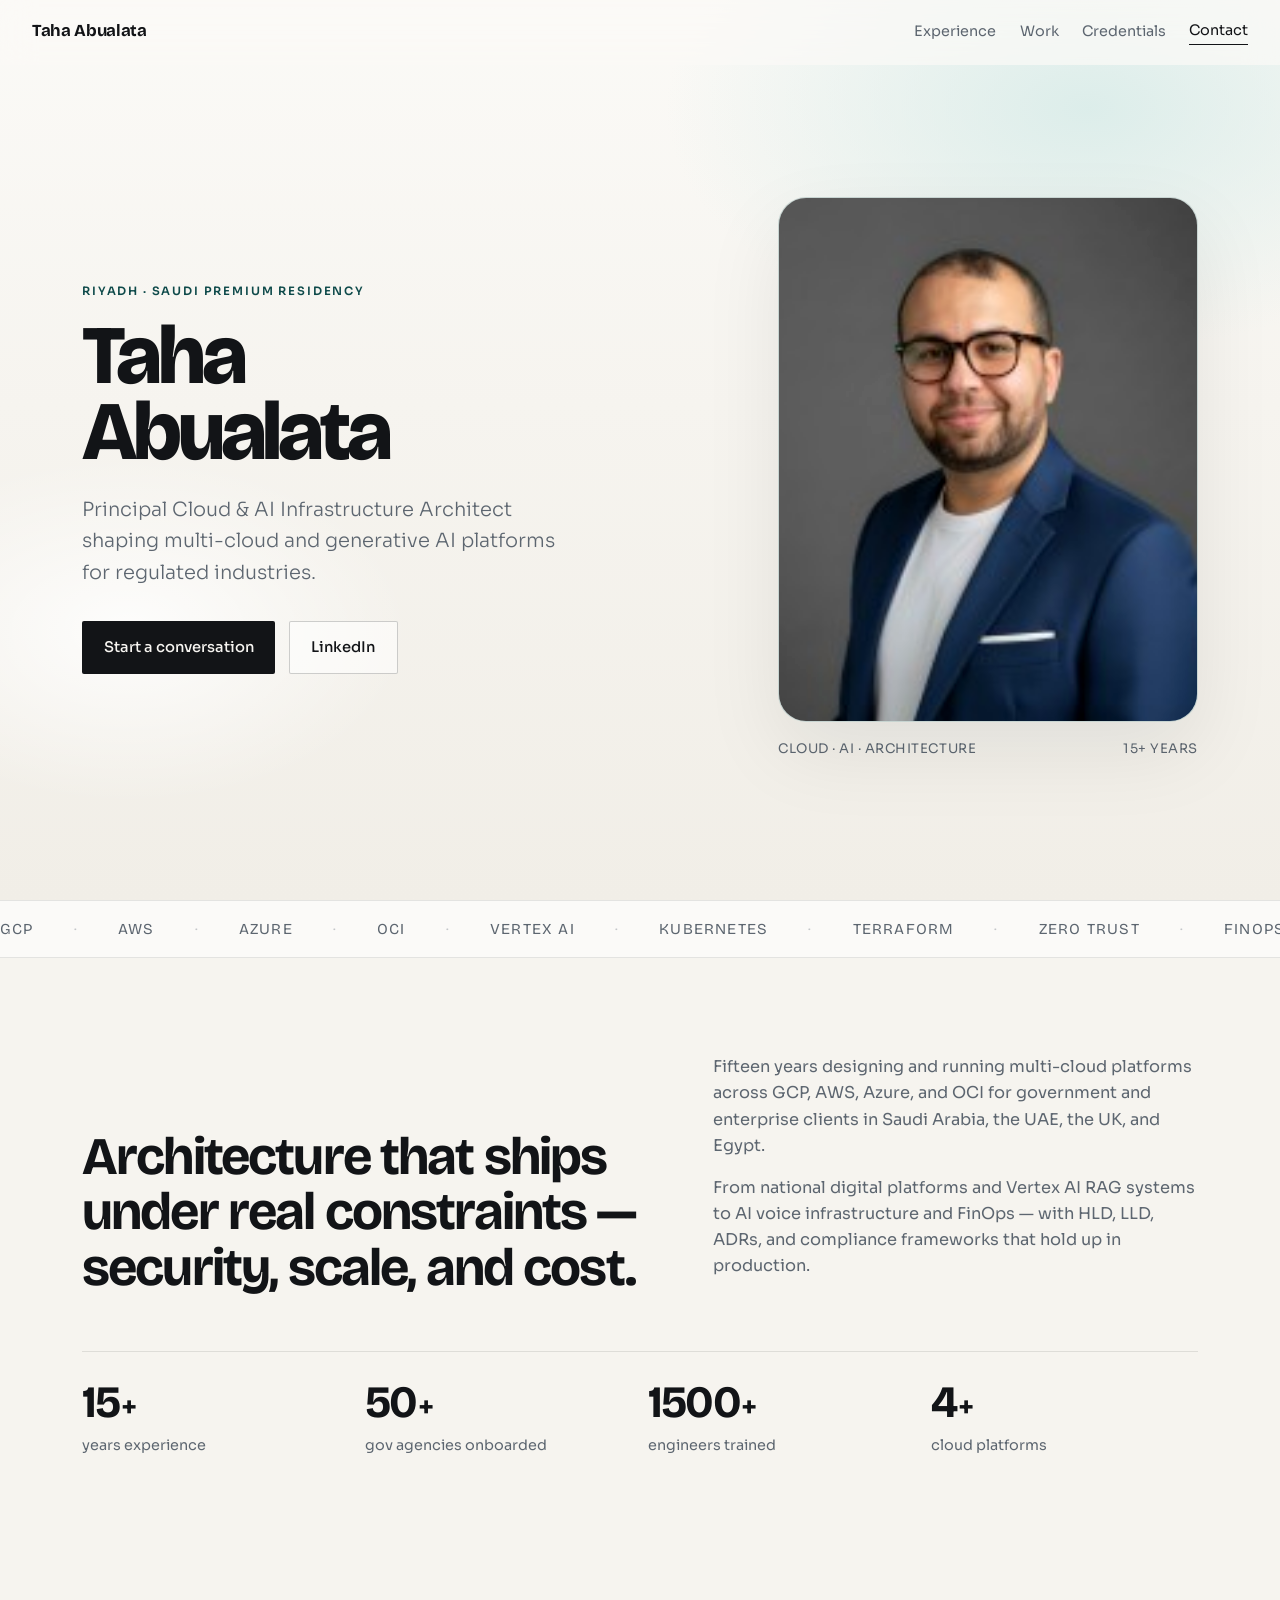
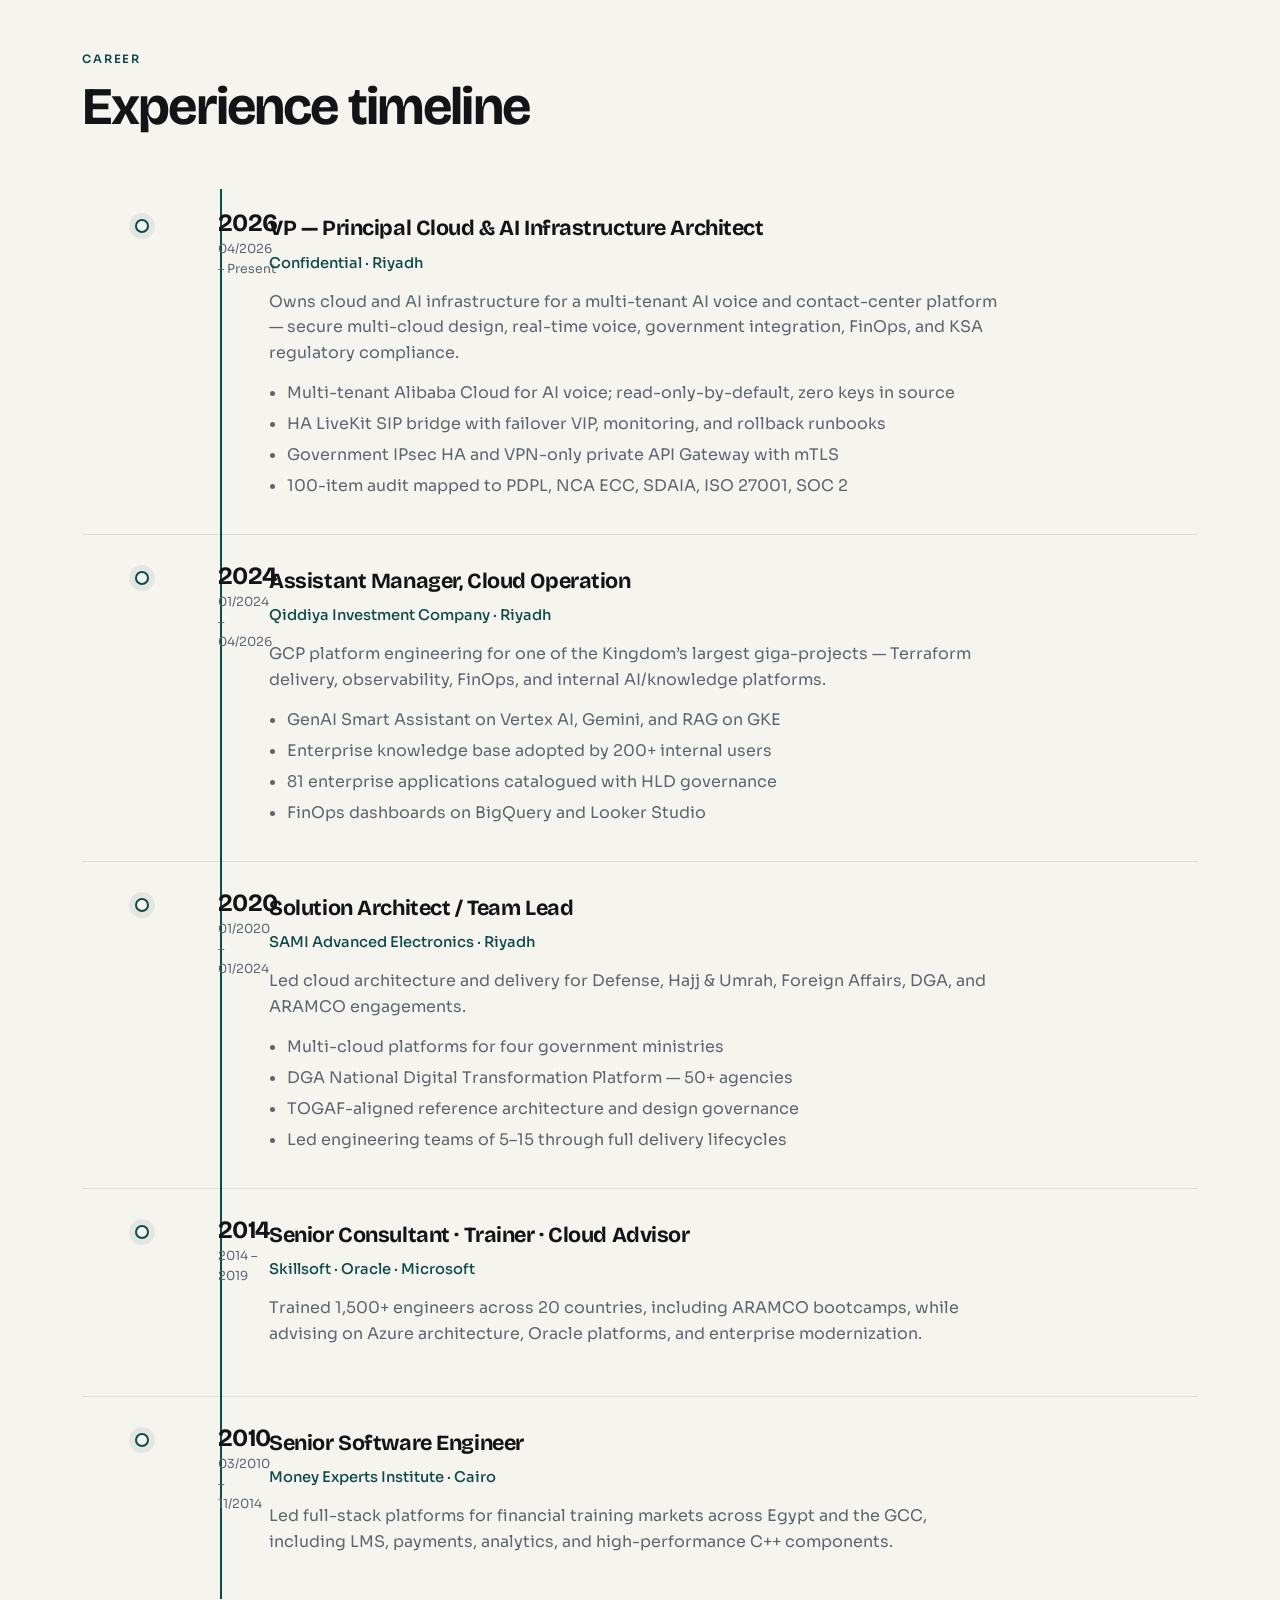
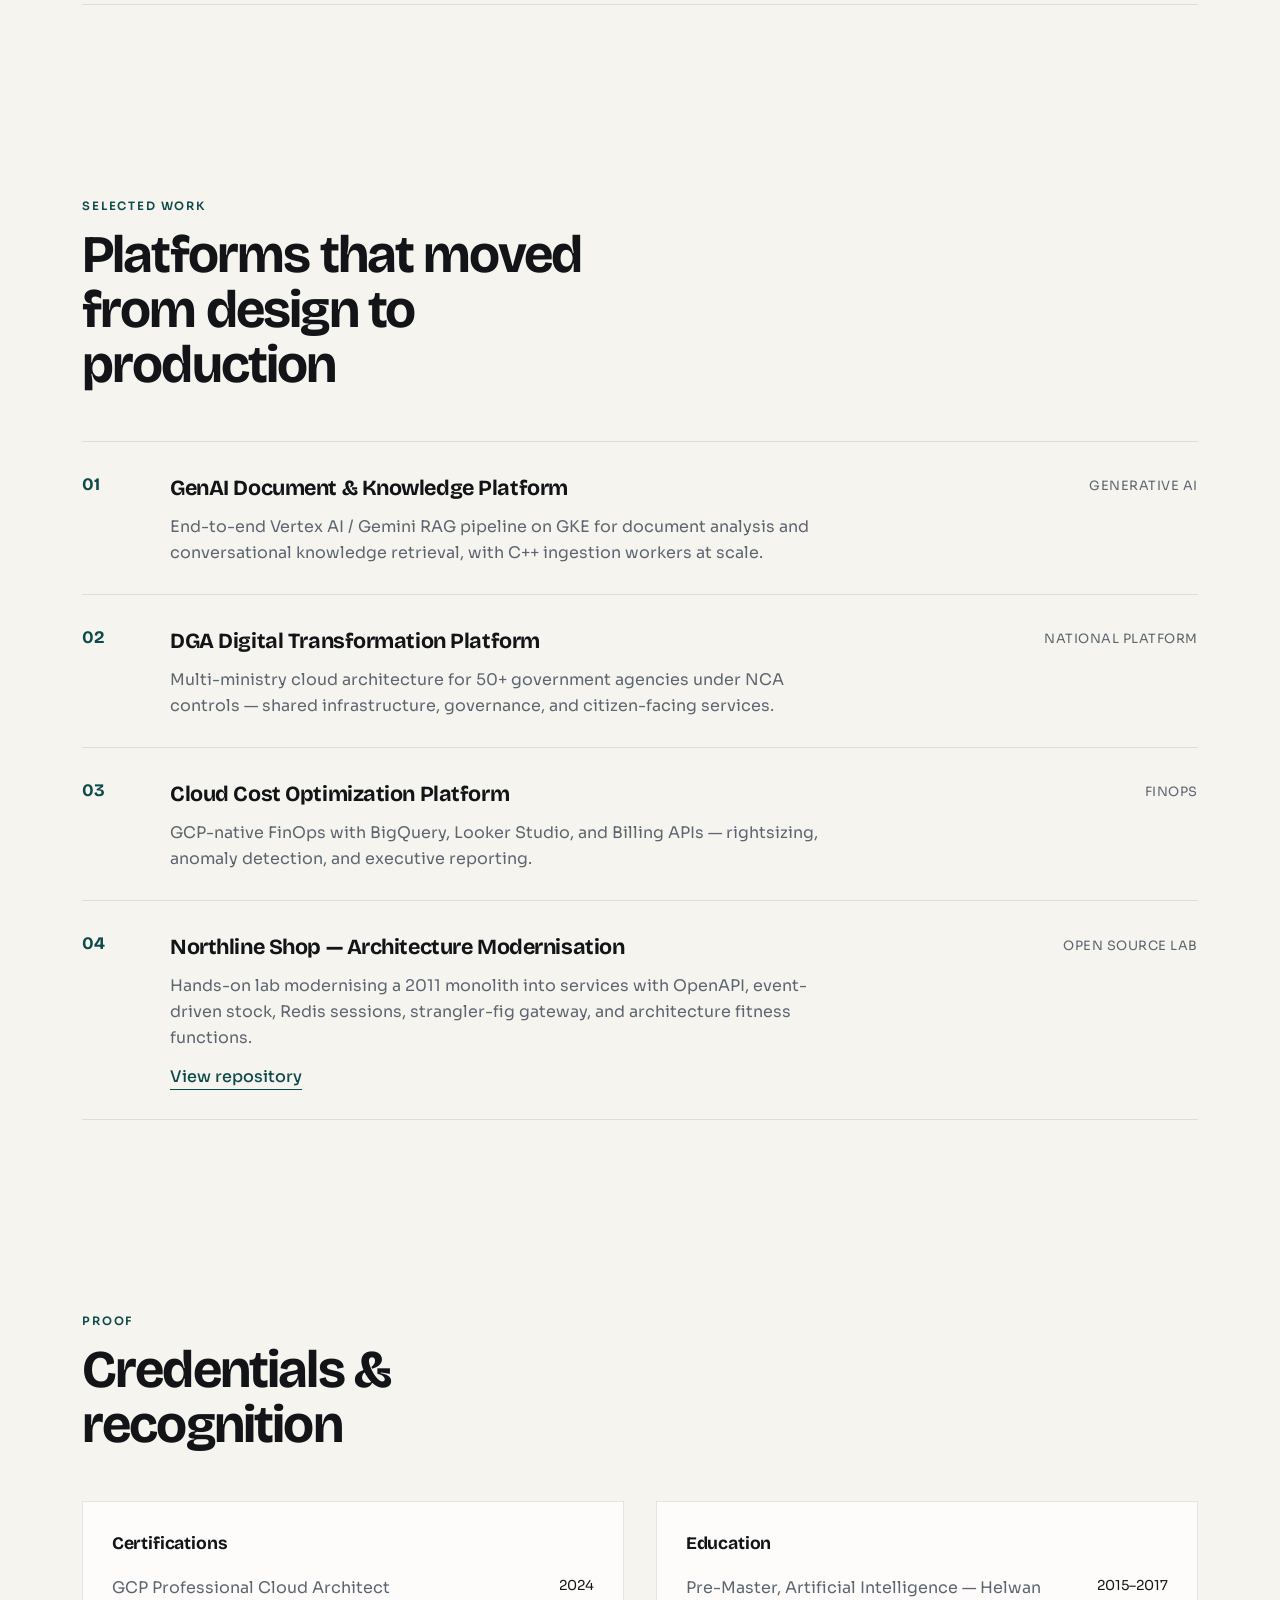
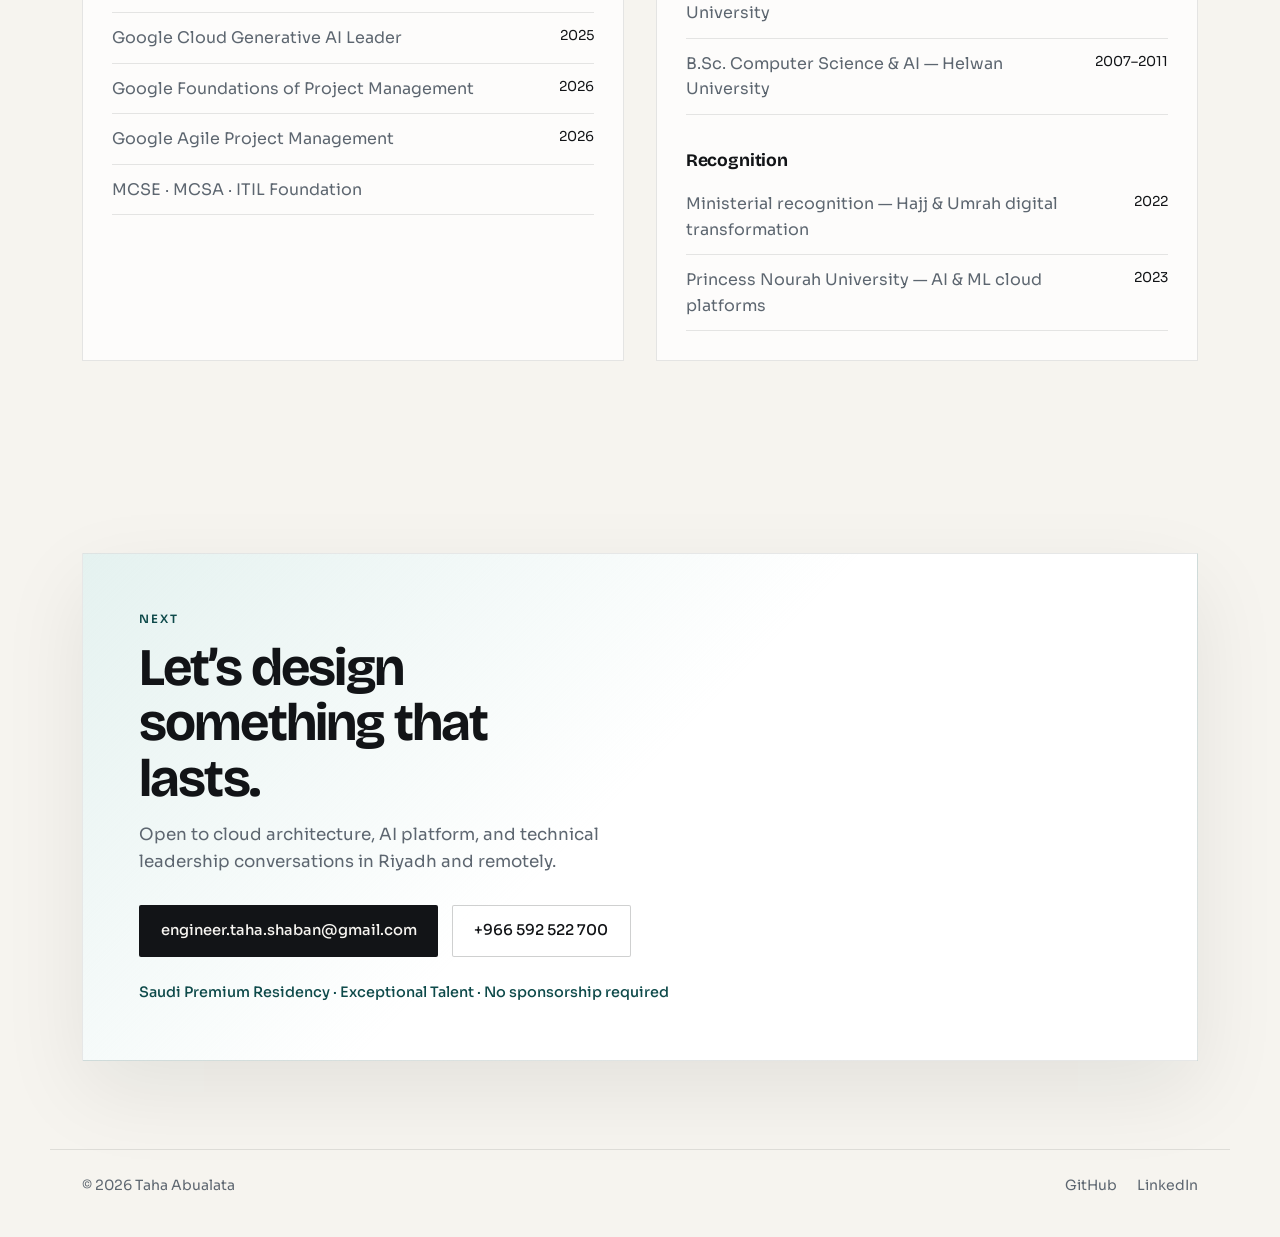
==== commit 2386aa4b: "Stabilize premium portfolio visibility and simplify motion Co-authored-by: Cursor <cursoragent@curso" ====
--- a/index.html
+++ b/index.html
@@ -12,8 +12,6 @@
   <link rel="stylesheet" href="styles.css" />
 </head>
 <body>
-  <div class="cursor" aria-hidden="true"></div>
-  <div class="cursor-ring" aria-hidden="true"></div>
   <div class="progress" aria-hidden="true"></div>
   <div class="ambient" aria-hidden="true"></div>
 
--- a/styles.css
+++ b/styles.css
@@ -30,11 +30,6 @@
   background: var(--bg);
   line-height: 1.6;
   overflow-x: hidden;
-  cursor: none;
-}
-
-body.touch {
-  cursor: auto;
 }
 
 a {
@@ -184,8 +179,8 @@
 .hero h1 {
   margin: 0;
   font-family: var(--display);
-  font-size: clamp(3.8rem, 9vw, 6.6rem);
-  line-height: 0.9;
+  font-size: clamp(3.2rem, 6.5vw, 5.2rem);
+  line-height: 0.92;
   letter-spacing: -0.05em;
   font-weight: 800;
 }
@@ -242,36 +237,40 @@
 
 .portrait-frame {
   position: relative;
-  aspect-ratio: 1;
-  border-radius: 42% 58% 48% 52% / 48% 42% 58% 52%;
+  aspect-ratio: 4 / 5;
+  border-radius: 28px;
   overflow: hidden;
-  background: linear-gradient(145deg, #e7f1ef, #d5e4e1 55%, #c4d5d2);
+  background: #d7e5e2;
+  border: 1px solid rgba(18, 20, 23, 0.08);
   box-shadow: var(--shadow);
-  animation: morph 10s ease-in-out infinite;
-}
-
-.portrait-frame::after {
+  animation: float-y 5.5s ease-in-out infinite;
+}
+
+.portrait-frame::before {
   content: "";
   position: absolute;
-  inset: 0;
-  border: 1px solid rgba(255, 255, 255, 0.45);
-  border-radius: inherit;
-  pointer-events: none;
+  inset: auto -18% -18% auto;
+  width: 55%;
+  height: 55%;
+  border-radius: 50%;
+  background: rgba(14, 74, 74, 0.12);
+  z-index: 0;
 }
 
 .hero-photo {
+  position: relative;
+  z-index: 1;
   width: 100%;
   height: 100%;
   object-fit: cover;
   object-position: center top;
-  transform: scale(1.04);
-  image-rendering: auto;
-  filter: contrast(1.04) saturate(1.05);
-}
-
-@keyframes morph {
-  0%, 100% { border-radius: 42% 58% 48% 52% / 48% 42% 58% 52%; }
-  50% { border-radius: 56% 44% 54% 46% / 44% 56% 44% 56%; }
+  transform: scale(1.02);
+  filter: contrast(1.05) saturate(1.04);
+}
+
+@keyframes float-y {
+  0%, 100% { transform: translateY(0); }
+  50% { transform: translateY(-10px); }
 }
 
 .portrait-meta {
@@ -659,19 +658,26 @@
 }
 
 .reveal {
-  opacity: 0;
-  transform: translateY(28px);
-  transition: opacity 0.9s var(--ease), transform 0.9s var(--ease);
-}
-
-.reveal.visible {
   opacity: 1;
-  transform: translateY(0);
-}
-
-.reveal-delay-1 { transition-delay: 0.08s; }
-.reveal-delay-2 { transition-delay: 0.16s; }
-.reveal-delay-3 { transition-delay: 0.24s; }
+  transform: none;
+}
+
+@media (prefers-reduced-motion: no-preference) {
+  .reveal {
+    opacity: 0;
+    transform: translateY(24px);
+    transition: opacity 0.8s var(--ease), transform 0.8s var(--ease);
+  }
+
+  .reveal.visible {
+    opacity: 1;
+    transform: translateY(0);
+  }
+
+  .reveal-delay-1 { transition-delay: 0.08s; }
+  .reveal-delay-2 { transition-delay: 0.16s; }
+  .reveal-delay-3 { transition-delay: 0.24s; }
+}
 
 @media (max-width: 980px) {
   .hero {
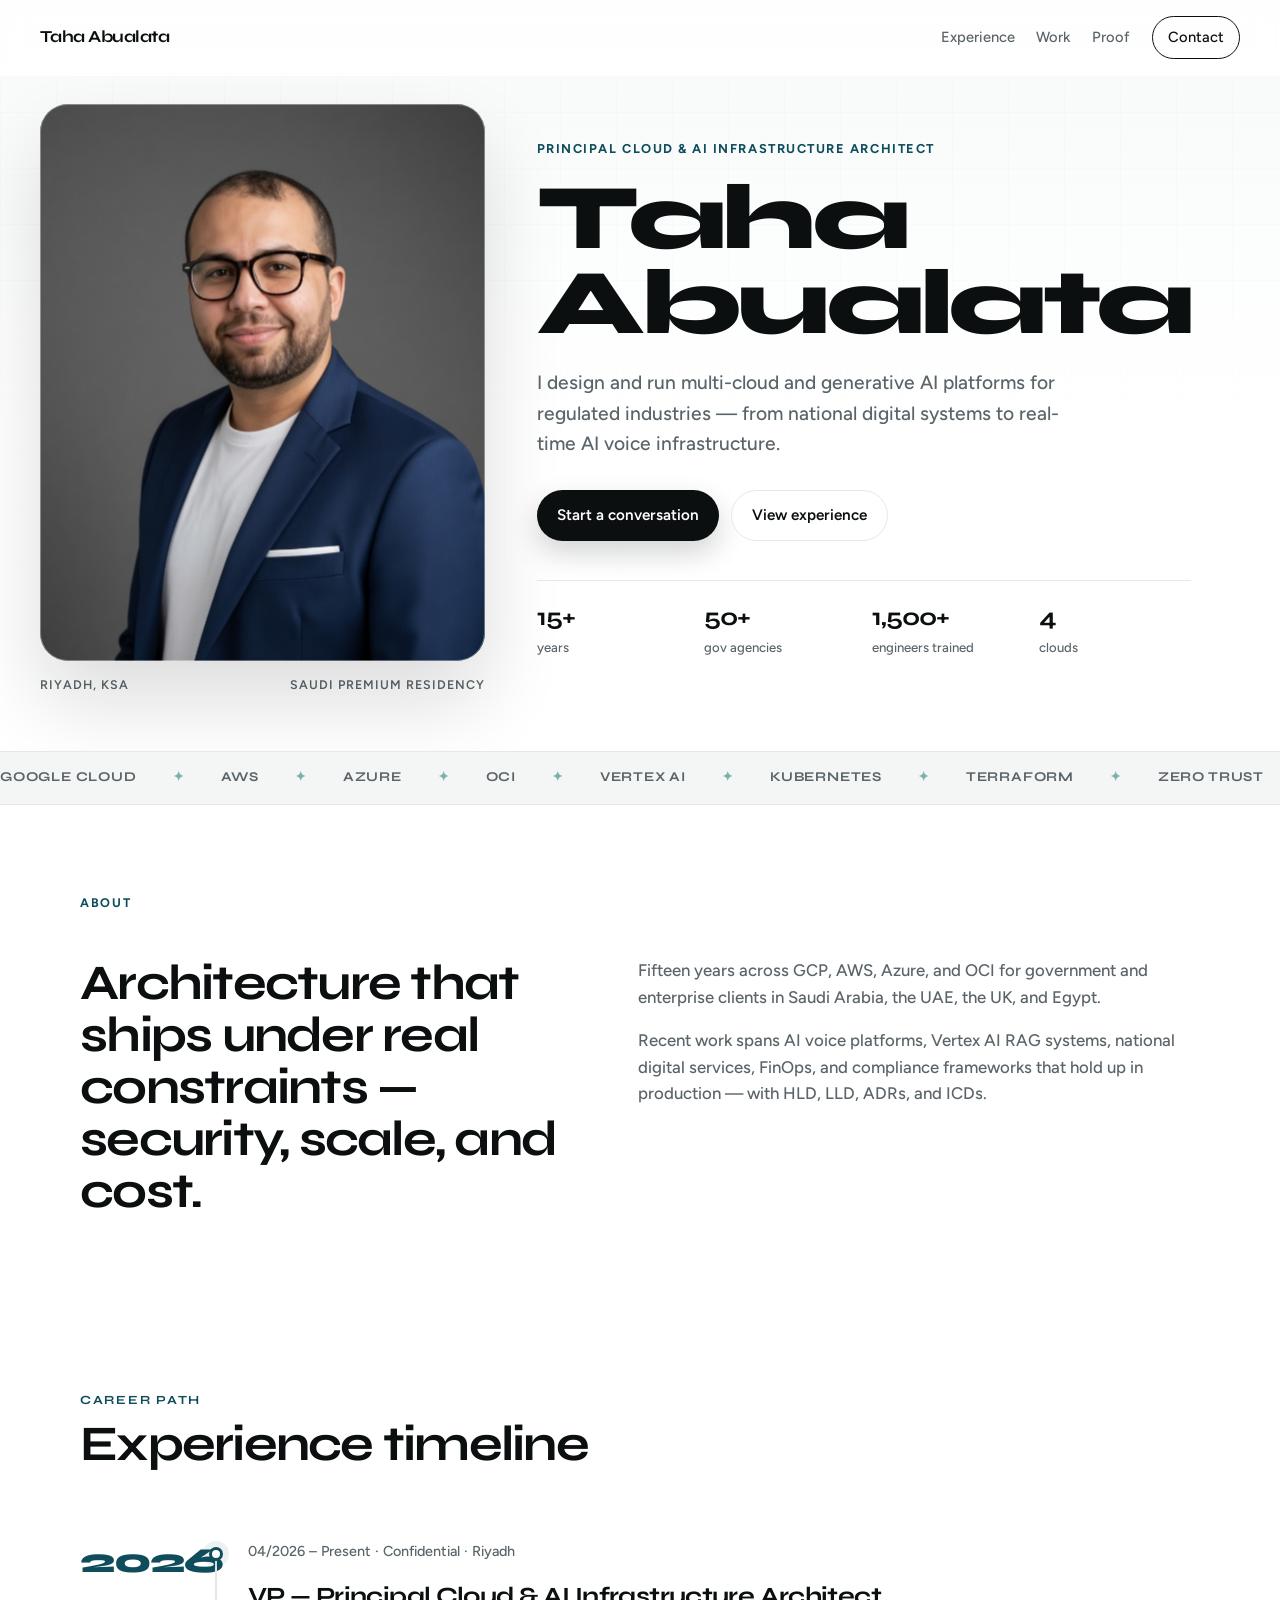
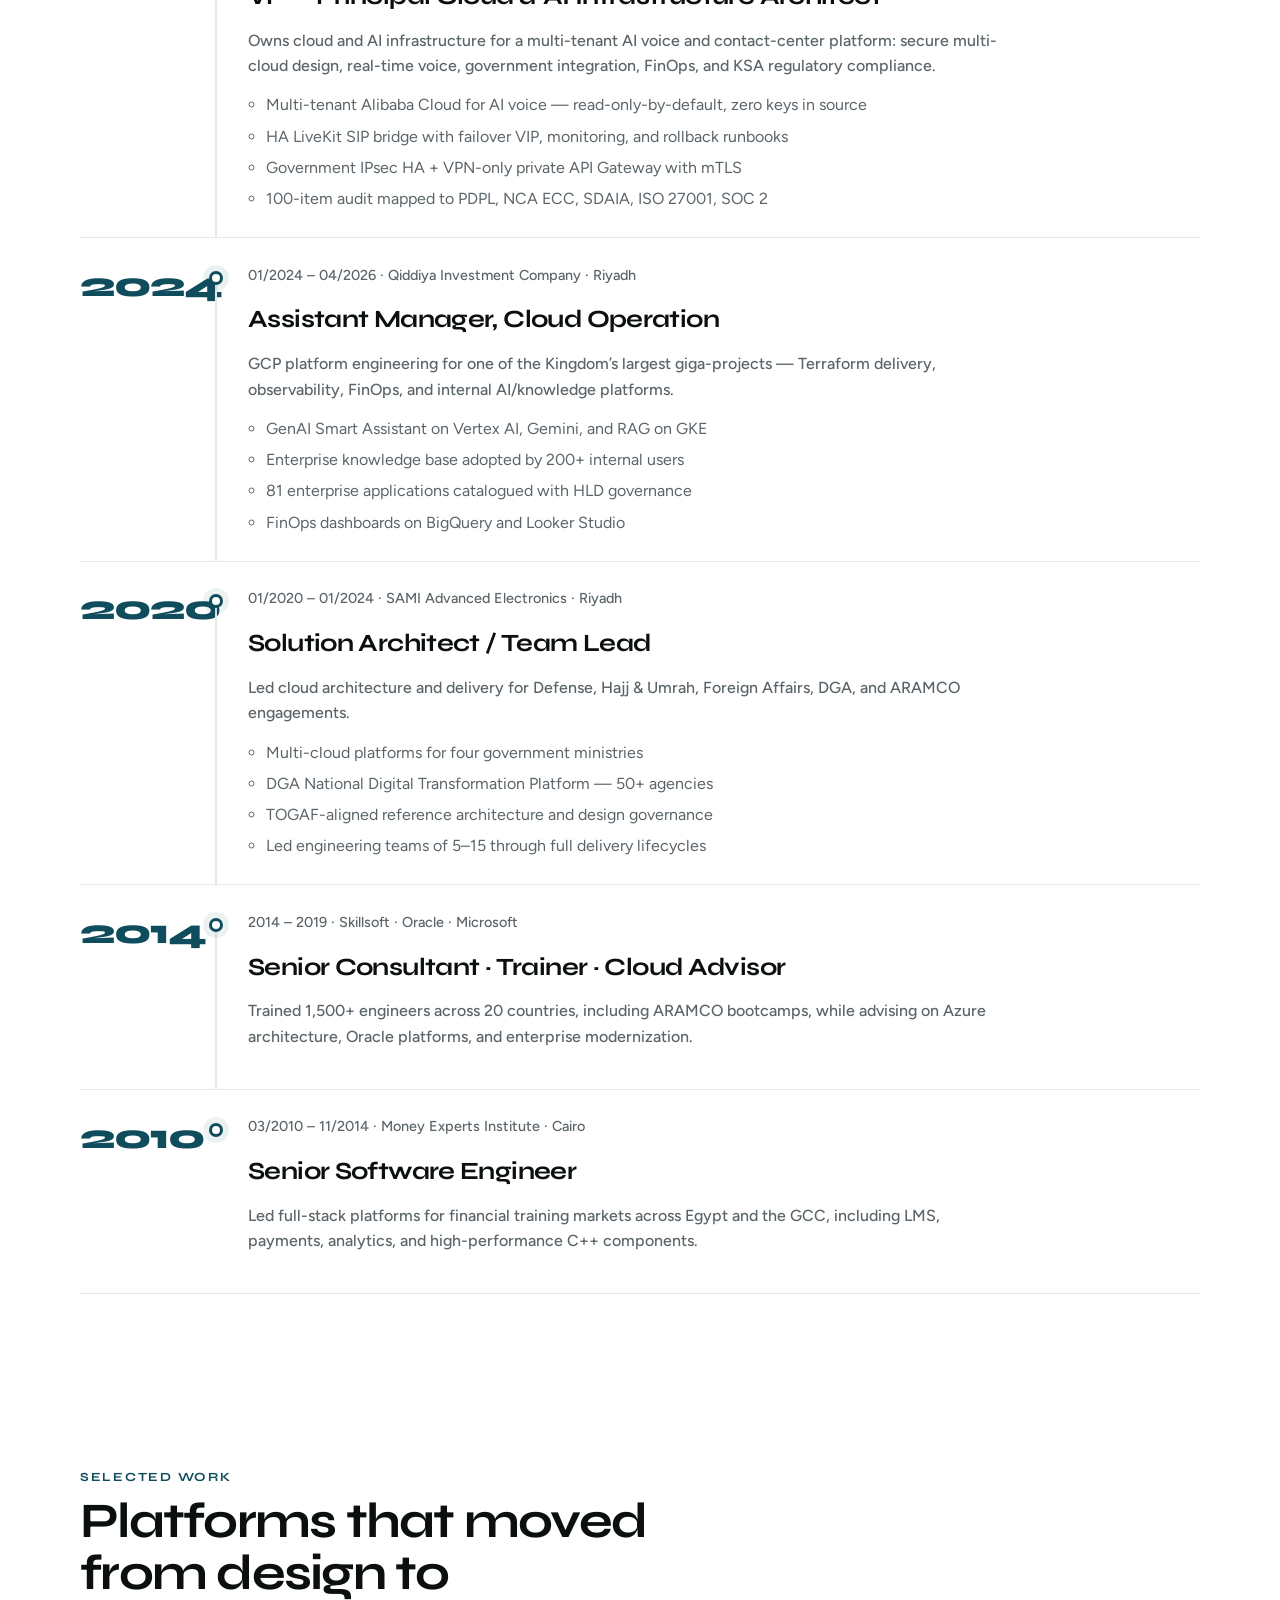
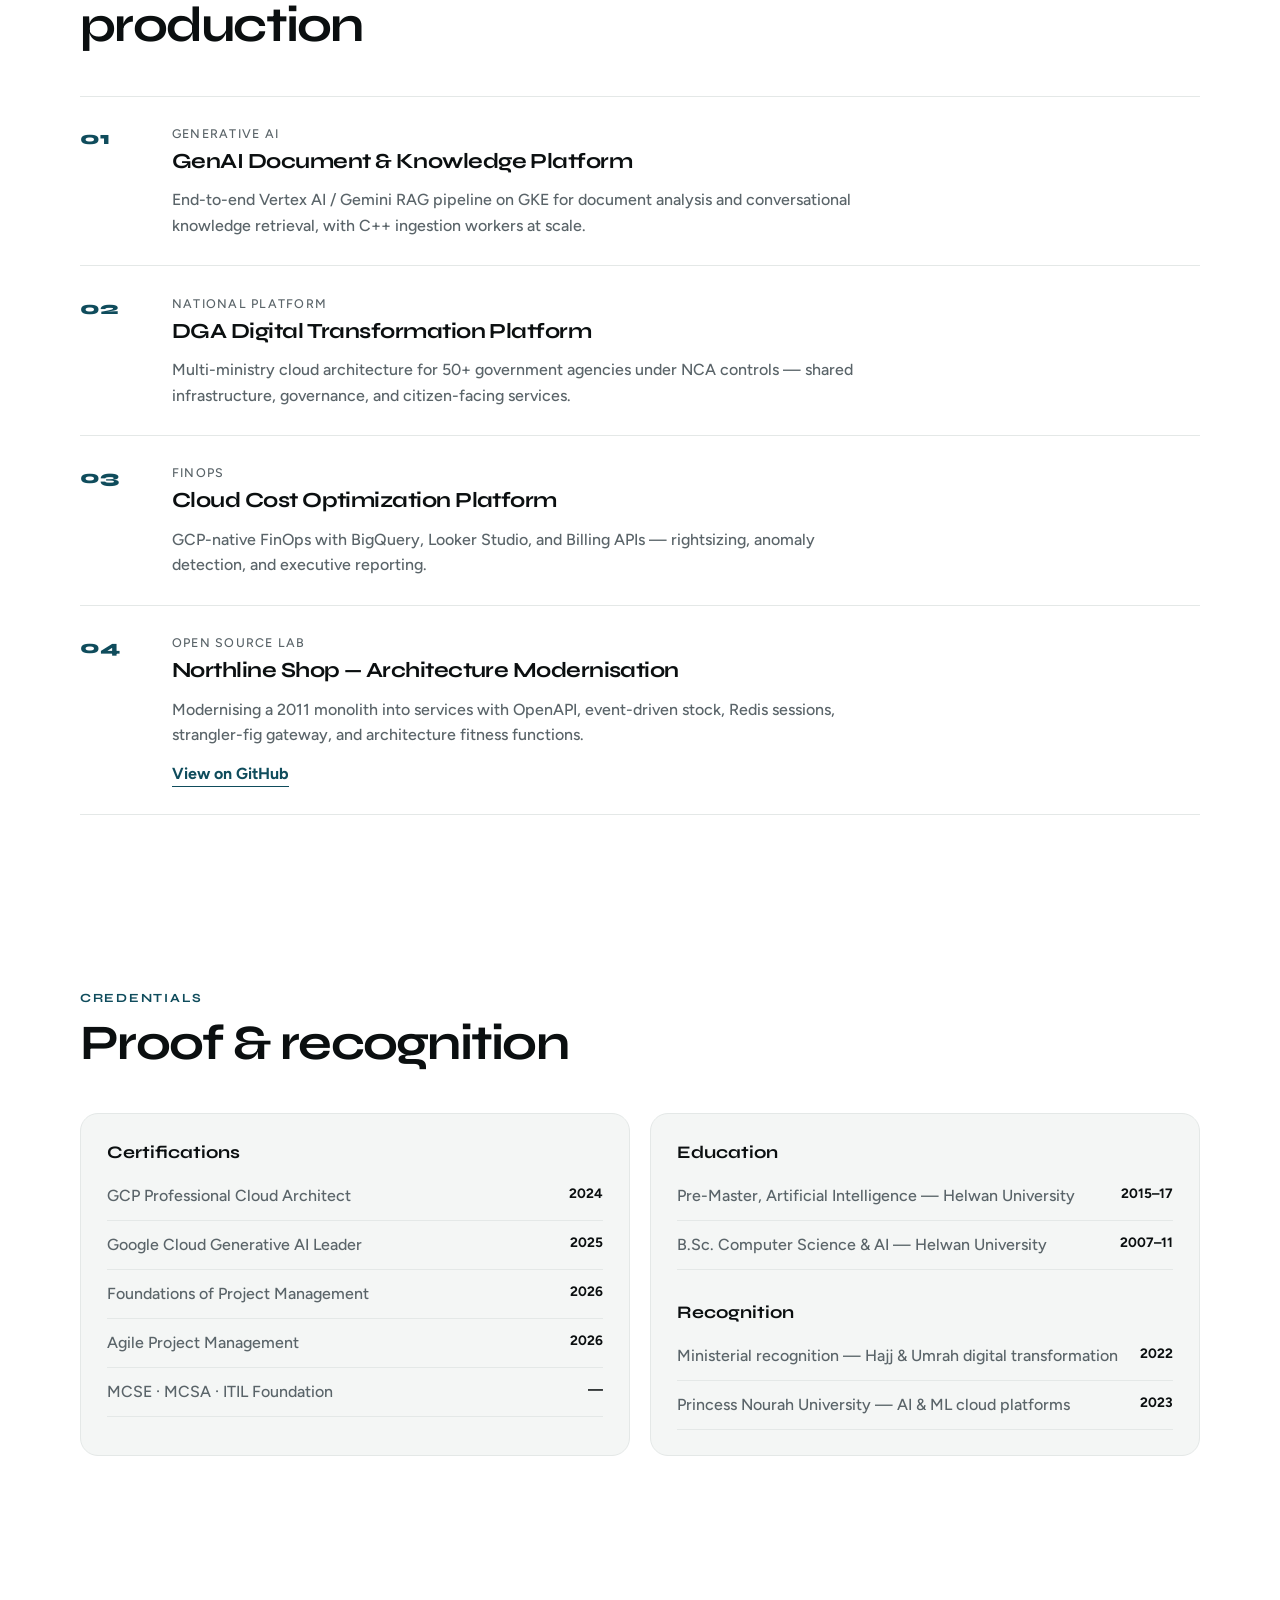
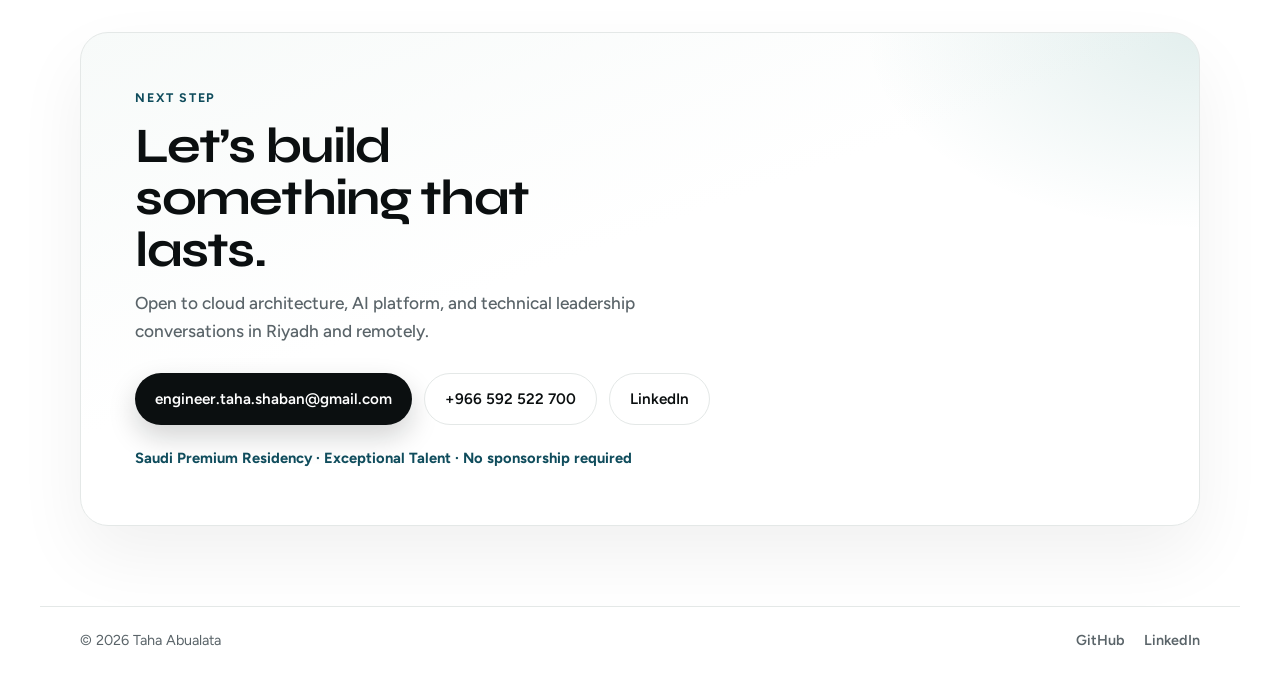
==== commit b8e8c2aa: "Rebuild portfolio as premium white editorial site with HQ photo and fixed visibility Co-authored-by:" ====
--- a/index.html
+++ b/index.html
@@ -4,113 +4,111 @@
   <meta charset="UTF-8" />
   <meta name="viewport" content="width=device-width, initial-scale=1.0" />
   <title>Taha Abualata — Principal Cloud & AI Architect</title>
-  <meta name="description" content="Principal Cloud & AI Infrastructure Architect in Riyadh. Multi-cloud platforms, Generative AI, and enterprise architecture for regulated industries." />
+  <meta name="description" content="Principal Cloud & AI Infrastructure Architect in Riyadh. Multi-cloud, Generative AI, and enterprise architecture for regulated industries across KSA, UAE, UK, and Egypt." />
   <meta name="author" content="Taha Abualata" />
+  <meta property="og:title" content="Taha Abualata — Principal Cloud & AI Architect" />
+  <meta property="og:image" content="photo.jpg" />
   <link rel="preconnect" href="https://fonts.googleapis.com" />
   <link rel="preconnect" href="https://fonts.gstatic.com" crossorigin />
-  <link href="https://fonts.googleapis.com/css2?family=Bricolage+Grotesque:opsz,wght@12..96,500;12..96,700;12..96,800&family=Sora:wght@300;400;500;600&display=swap" rel="stylesheet" />
+  <link href="https://fonts.googleapis.com/css2?family=Figtree:wght@400;500;600;700&family=Syne:wght@600;700;800&display=swap" rel="stylesheet" />
   <link rel="stylesheet" href="styles.css" />
+  <script>document.documentElement.classList.add("js");</script>
 </head>
 <body>
-  <div class="progress" aria-hidden="true"></div>
-  <div class="ambient" aria-hidden="true"></div>
-
-  <header class="site-header">
-    <a class="logo" href="#top" data-magnetic>Taha Abualata</a>
+  <div class="scroll-progress" id="progress" aria-hidden="true"></div>
+
+  <header class="header">
+    <a class="logo" href="#top">Taha Abualata</a>
     <nav class="nav" aria-label="Primary">
       <a href="#experience">Experience</a>
       <a href="#work">Work</a>
-      <a href="#credentials">Credentials</a>
-      <a class="nav-link" href="#contact" data-magnetic>Contact</a>
+      <a href="#proof">Proof</a>
+      <a class="nav-cta" href="#contact">Contact</a>
     </nav>
   </header>
 
   <main id="top">
+    <!-- HERO: always visible, no opacity traps -->
     <section class="hero">
-      <div class="hero-copy">
-        <p class="hero-kicker reveal">Riyadh · Saudi Premium Residency</p>
-        <h1 class="reveal reveal-delay-1">Taha<br />Abualata</h1>
-        <p class="hero-lede reveal reveal-delay-2">
-          Principal Cloud &amp; AI Infrastructure Architect shaping multi-cloud and generative AI platforms for regulated industries.
-        </p>
-        <div class="hero-cta reveal reveal-delay-3">
-          <a class="btn btn-dark" href="#contact" data-magnetic>Start a conversation</a>
-          <a class="btn btn-line" href="https://linkedin.com/in/taha-abu-alata" target="_blank" rel="noopener" data-magnetic>LinkedIn</a>
-        </div>
-      </div>
-
-      <div class="hero-portrait reveal reveal-delay-2">
-        <div class="portrait-frame">
-          <img class="hero-photo" src="photo.jpg" alt="Portrait of Taha Abualata" width="640" height="640" />
-        </div>
-        <div class="portrait-meta">
-          <span>Cloud · AI · Architecture</span>
-          <span>15+ years</span>
-        </div>
-      </div>
-    </section>
-
-    <section class="marquee" aria-hidden="true">
-      <div class="marquee-track">
-        <span>GCP</span><span>AWS</span><span>Azure</span><span>OCI</span><span>Vertex AI</span><span>Kubernetes</span><span>Terraform</span><span>Zero Trust</span><span>FinOps</span><span>TOGAF</span>
-        <span>GCP</span><span>AWS</span><span>Azure</span><span>OCI</span><span>Vertex AI</span><span>Kubernetes</span><span>Terraform</span><span>Zero Trust</span><span>FinOps</span><span>TOGAF</span>
-      </div>
-    </section>
-
-    <section class="section intro" id="about">
-      <div class="intro-grid">
-        <h2 class="reveal">Architecture that ships under real constraints — security, scale, and cost.</h2>
-        <div class="intro-body reveal reveal-delay-1">
-          <p>Fifteen years designing and running multi-cloud platforms across GCP, AWS, Azure, and OCI for government and enterprise clients in Saudi Arabia, the UAE, the UK, and Egypt.</p>
-          <p>From national digital platforms and Vertex AI RAG systems to AI voice infrastructure and FinOps — with HLD, LLD, ADRs, and compliance frameworks that hold up in production.</p>
-        </div>
-      </div>
-      <div class="stat-row">
-        <div class="stat reveal"><strong data-count="15">0</strong><span>years experience</span></div>
-        <div class="stat reveal reveal-delay-1"><strong data-count="50">0</strong><span>gov agencies onboarded</span></div>
-        <div class="stat reveal reveal-delay-2"><strong data-count="1500">0</strong><span>engineers trained</span></div>
-        <div class="stat reveal reveal-delay-3"><strong data-count="4">0</strong><span>cloud platforms</span></div>
+      <div class="hero-grid">
+        <div class="hero-visual">
+          <div class="photo-wrap">
+            <img src="photo.jpg" alt="Taha Abualata" width="864" height="1152" fetchpriority="high" />
+          </div>
+          <div class="photo-caption">
+            <span>Riyadh, KSA</span>
+            <span>Saudi Premium Residency</span>
+          </div>
+        </div>
+
+        <div class="hero-copy">
+          <p class="eyebrow">Principal Cloud &amp; AI Infrastructure Architect</p>
+          <h1>Taha Abualata</h1>
+          <p class="lede">
+            I design and run multi-cloud and generative AI platforms for regulated industries — from national digital systems to real-time AI voice infrastructure.
+          </p>
+          <div class="hero-actions">
+            <a class="btn btn-primary" href="#contact">Start a conversation</a>
+            <a class="btn btn-secondary" href="#experience">View experience</a>
+          </div>
+          <div class="hero-trust">
+            <div><strong>15+</strong><span>years</span></div>
+            <div><strong>50+</strong><span>gov agencies</span></div>
+            <div><strong>1,500+</strong><span>engineers trained</span></div>
+            <div><strong>4</strong><span>clouds</span></div>
+          </div>
+        </div>
+      </div>
+    </section>
+
+    <section class="ticker" aria-hidden="true">
+      <div class="ticker-track">
+        <span>Google Cloud</span><span>AWS</span><span>Azure</span><span>OCI</span><span>Vertex AI</span><span>Kubernetes</span><span>Terraform</span><span>Zero Trust</span><span>FinOps</span><span>TOGAF</span><span>NCA / SAMA</span>
+        <span>Google Cloud</span><span>AWS</span><span>Azure</span><span>OCI</span><span>Vertex AI</span><span>Kubernetes</span><span>Terraform</span><span>Zero Trust</span><span>FinOps</span><span>TOGAF</span><span>NCA / SAMA</span>
+      </div>
+    </section>
+
+    <section class="section about" id="about">
+      <div class="about-layout">
+        <p class="section-kicker">About</p>
+        <h2>Architecture that ships under real constraints — security, scale, and cost.</h2>
+        <div class="about-copy">
+          <p>Fifteen years across GCP, AWS, Azure, and OCI for government and enterprise clients in Saudi Arabia, the UAE, the UK, and Egypt.</p>
+          <p>Recent work spans AI voice platforms, Vertex AI RAG systems, national digital services, FinOps, and compliance frameworks that hold up in production — with HLD, LLD, ADRs, and ICDs.</p>
+        </div>
       </div>
     </section>
 
     <section class="section experience" id="experience">
-      <div class="section-head">
-        <p class="section-label reveal">Career</p>
-        <h2 class="reveal reveal-delay-1">Experience timeline</h2>
-      </div>
-
-      <div class="timeline">
-        <div class="timeline-line" aria-hidden="true"></div>
-
-        <article class="timeline-item reveal">
-          <div class="timeline-dot"></div>
-          <div class="timeline-when">
-            <span class="year">2026</span>
-            <span class="range">04/2026 – Present</span>
-          </div>
-          <div class="timeline-body">
+      <div class="section-intro">
+        <p class="section-kicker">Career path</p>
+        <h2>Experience timeline</h2>
+      </div>
+
+      <ol class="timeline">
+        <li class="tl-item">
+          <div class="tl-year">2026</div>
+          <div class="tl-rail" aria-hidden="true"><span></span></div>
+          <div class="tl-card">
+            <p class="tl-meta">04/2026 – Present · Confidential · Riyadh</p>
             <h3>VP — Principal Cloud &amp; AI Infrastructure Architect</h3>
-            <p class="org">Confidential · Riyadh</p>
-            <p class="summary">Owns cloud and AI infrastructure for a multi-tenant AI voice and contact-center platform — secure multi-cloud design, real-time voice, government integration, FinOps, and KSA regulatory compliance.</p>
+            <p>Owns cloud and AI infrastructure for a multi-tenant AI voice and contact-center platform: secure multi-cloud design, real-time voice, government integration, FinOps, and KSA regulatory compliance.</p>
             <ul>
-              <li>Multi-tenant Alibaba Cloud for AI voice; read-only-by-default, zero keys in source</li>
+              <li>Multi-tenant Alibaba Cloud for AI voice — read-only-by-default, zero keys in source</li>
               <li>HA LiveKit SIP bridge with failover VIP, monitoring, and rollback runbooks</li>
-              <li>Government IPsec HA and VPN-only private API Gateway with mTLS</li>
+              <li>Government IPsec HA + VPN-only private API Gateway with mTLS</li>
               <li>100-item audit mapped to PDPL, NCA ECC, SDAIA, ISO 27001, SOC 2</li>
             </ul>
           </div>
-        </article>
-
-        <article class="timeline-item reveal">
-          <div class="timeline-dot"></div>
-          <div class="timeline-when">
-            <span class="year">2024</span>
-            <span class="range">01/2024 – 04/2026</span>
-          </div>
-          <div class="timeline-body">
+        </li>
+
+        <li class="tl-item">
+          <div class="tl-year">2024</div>
+          <div class="tl-rail" aria-hidden="true"><span></span></div>
+          <div class="tl-card">
+            <p class="tl-meta">01/2024 – 04/2026 · Qiddiya Investment Company · Riyadh</p>
             <h3>Assistant Manager, Cloud Operation</h3>
-            <p class="org">Qiddiya Investment Company · Riyadh</p>
-            <p class="summary">GCP platform engineering for one of the Kingdom’s largest giga-projects — Terraform delivery, observability, FinOps, and internal AI/knowledge platforms.</p>
+            <p>GCP platform engineering for one of the Kingdom’s largest giga-projects — Terraform delivery, observability, FinOps, and internal AI/knowledge platforms.</p>
             <ul>
               <li>GenAI Smart Assistant on Vertex AI, Gemini, and RAG on GKE</li>
               <li>Enterprise knowledge base adopted by 200+ internal users</li>
@@ -118,18 +116,15 @@
               <li>FinOps dashboards on BigQuery and Looker Studio</li>
             </ul>
           </div>
-        </article>
-
-        <article class="timeline-item reveal">
-          <div class="timeline-dot"></div>
-          <div class="timeline-when">
-            <span class="year">2020</span>
-            <span class="range">01/2020 – 01/2024</span>
-          </div>
-          <div class="timeline-body">
+        </li>
+
+        <li class="tl-item">
+          <div class="tl-year">2020</div>
+          <div class="tl-rail" aria-hidden="true"><span></span></div>
+          <div class="tl-card">
+            <p class="tl-meta">01/2020 – 01/2024 · SAMI Advanced Electronics · Riyadh</p>
             <h3>Solution Architect / Team Lead</h3>
-            <p class="org">SAMI Advanced Electronics · Riyadh</p>
-            <p class="summary">Led cloud architecture and delivery for Defense, Hajj &amp; Umrah, Foreign Affairs, DGA, and ARAMCO engagements.</p>
+            <p>Led cloud architecture and delivery for Defense, Hajj &amp; Umrah, Foreign Affairs, DGA, and ARAMCO engagements.</p>
             <ul>
               <li>Multi-cloud platforms for four government ministries</li>
               <li>DGA National Digital Transformation Platform — 50+ agencies</li>
@@ -137,129 +132,120 @@
               <li>Led engineering teams of 5–15 through full delivery lifecycles</li>
             </ul>
           </div>
-        </article>
-
-        <article class="timeline-item reveal">
-          <div class="timeline-dot"></div>
-          <div class="timeline-when">
-            <span class="year">2014</span>
-            <span class="range">2014 – 2019</span>
-          </div>
-          <div class="timeline-body">
+        </li>
+
+        <li class="tl-item">
+          <div class="tl-year">2014</div>
+          <div class="tl-rail" aria-hidden="true"><span></span></div>
+          <div class="tl-card">
+            <p class="tl-meta">2014 – 2019 · Skillsoft · Oracle · Microsoft</p>
             <h3>Senior Consultant · Trainer · Cloud Advisor</h3>
-            <p class="org">Skillsoft · Oracle · Microsoft</p>
-            <p class="summary">Trained 1,500+ engineers across 20 countries, including ARAMCO bootcamps, while advising on Azure architecture, Oracle platforms, and enterprise modernization.</p>
-          </div>
-        </article>
-
-        <article class="timeline-item reveal">
-          <div class="timeline-dot"></div>
-          <div class="timeline-when">
-            <span class="year">2010</span>
-            <span class="range">03/2010 – 11/2014</span>
-          </div>
-          <div class="timeline-body">
+            <p>Trained 1,500+ engineers across 20 countries, including ARAMCO bootcamps, while advising on Azure architecture, Oracle platforms, and enterprise modernization.</p>
+          </div>
+        </li>
+
+        <li class="tl-item">
+          <div class="tl-year">2010</div>
+          <div class="tl-rail" aria-hidden="true"><span></span></div>
+          <div class="tl-card">
+            <p class="tl-meta">03/2010 – 11/2014 · Money Experts Institute · Cairo</p>
             <h3>Senior Software Engineer</h3>
-            <p class="org">Money Experts Institute · Cairo</p>
-            <p class="summary">Led full-stack platforms for financial training markets across Egypt and the GCC, including LMS, payments, analytics, and high-performance C++ components.</p>
-          </div>
-        </article>
-      </div>
+            <p>Led full-stack platforms for financial training markets across Egypt and the GCC, including LMS, payments, analytics, and high-performance C++ components.</p>
+          </div>
+        </li>
+      </ol>
     </section>
 
     <section class="section work" id="work">
-      <div class="section-head">
-        <p class="section-label reveal">Selected work</p>
-        <h2 class="reveal reveal-delay-1">Platforms that moved from design to production</h2>
-      </div>
-
-      <div class="work-list">
-        <article class="work-item reveal">
-          <span class="work-index">01</span>
-          <div class="work-copy">
+      <div class="section-intro">
+        <p class="section-kicker">Selected work</p>
+        <h2>Platforms that moved from design to production</h2>
+      </div>
+
+      <div class="work-grid">
+        <article class="work-item">
+          <span class="work-num">01</span>
+          <div>
+            <p class="work-tag">Generative AI</p>
             <h3>GenAI Document &amp; Knowledge Platform</h3>
             <p>End-to-end Vertex AI / Gemini RAG pipeline on GKE for document analysis and conversational knowledge retrieval, with C++ ingestion workers at scale.</p>
           </div>
-          <span class="work-tag">Generative AI</span>
-        </article>
-
-        <article class="work-item reveal">
-          <span class="work-index">02</span>
-          <div class="work-copy">
+        </article>
+        <article class="work-item">
+          <span class="work-num">02</span>
+          <div>
+            <p class="work-tag">National platform</p>
             <h3>DGA Digital Transformation Platform</h3>
             <p>Multi-ministry cloud architecture for 50+ government agencies under NCA controls — shared infrastructure, governance, and citizen-facing services.</p>
           </div>
-          <span class="work-tag">National platform</span>
-        </article>
-
-        <article class="work-item reveal">
-          <span class="work-index">03</span>
-          <div class="work-copy">
+        </article>
+        <article class="work-item">
+          <span class="work-num">03</span>
+          <div>
+            <p class="work-tag">FinOps</p>
             <h3>Cloud Cost Optimization Platform</h3>
             <p>GCP-native FinOps with BigQuery, Looker Studio, and Billing APIs — rightsizing, anomaly detection, and executive reporting.</p>
           </div>
-          <span class="work-tag">FinOps</span>
-        </article>
-
-        <article class="work-item reveal">
-          <span class="work-index">04</span>
-          <div class="work-copy">
+        </article>
+        <article class="work-item">
+          <span class="work-num">04</span>
+          <div>
+            <p class="work-tag">Open source lab</p>
             <h3>Northline Shop — Architecture Modernisation</h3>
-            <p>Hands-on lab modernising a 2011 monolith into services with OpenAPI, event-driven stock, Redis sessions, strangler-fig gateway, and architecture fitness functions.</p>
-            <a class="text-link" href="https://github.com/tahasalehhafez/Lab2" target="_blank" rel="noopener">View repository</a>
-          </div>
-          <span class="work-tag">Open source lab</span>
-        </article>
-      </div>
-    </section>
-
-    <section class="section credentials" id="credentials">
-      <div class="section-head">
-        <p class="section-label reveal">Proof</p>
-        <h2 class="reveal reveal-delay-1">Credentials &amp; recognition</h2>
-      </div>
-
-      <div class="cred-layout">
-        <div class="cred-block reveal">
+            <p>Modernising a 2011 monolith into services with OpenAPI, event-driven stock, Redis sessions, strangler-fig gateway, and architecture fitness functions.</p>
+            <a class="inline-link" href="https://github.com/tahasalehhafez/Lab2" target="_blank" rel="noopener">View on GitHub</a>
+          </div>
+        </article>
+      </div>
+    </section>
+
+    <section class="section proof" id="proof">
+      <div class="section-intro">
+        <p class="section-kicker">Credentials</p>
+        <h2>Proof &amp; recognition</h2>
+      </div>
+      <div class="proof-grid">
+        <div class="proof-block">
           <h3>Certifications</h3>
           <ul>
-            <li>GCP Professional Cloud Architect <em>2024</em></li>
-            <li>Google Cloud Generative AI Leader <em>2025</em></li>
-            <li>Google Foundations of Project Management <em>2026</em></li>
-            <li>Google Agile Project Management <em>2026</em></li>
-            <li>MCSE · MCSA · ITIL Foundation</li>
+            <li><span>GCP Professional Cloud Architect</span><em>2024</em></li>
+            <li><span>Google Cloud Generative AI Leader</span><em>2025</em></li>
+            <li><span>Foundations of Project Management</span><em>2026</em></li>
+            <li><span>Agile Project Management</span><em>2026</em></li>
+            <li><span>MCSE · MCSA · ITIL Foundation</span><em>—</em></li>
           </ul>
         </div>
-        <div class="cred-block reveal reveal-delay-1">
+        <div class="proof-block">
           <h3>Education</h3>
           <ul>
-            <li>Pre-Master, Artificial Intelligence — Helwan University <em>2015–2017</em></li>
-            <li>B.Sc. Computer Science &amp; AI — Helwan University <em>2007–2011</em></li>
+            <li><span>Pre-Master, Artificial Intelligence — Helwan University</span><em>2015–17</em></li>
+            <li><span>B.Sc. Computer Science &amp; AI — Helwan University</span><em>2007–11</em></li>
           </ul>
-          <h3 class="spaced">Recognition</h3>
+          <h3 class="mt">Recognition</h3>
           <ul>
-            <li>Ministerial recognition — Hajj &amp; Umrah digital transformation <em>2022</em></li>
-            <li>Princess Nourah University — AI &amp; ML cloud platforms <em>2023</em></li>
+            <li><span>Ministerial recognition — Hajj &amp; Umrah digital transformation</span><em>2022</em></li>
+            <li><span>Princess Nourah University — AI &amp; ML cloud platforms</span><em>2023</em></li>
           </ul>
         </div>
       </div>
     </section>
 
     <section class="section contact" id="contact">
-      <div class="contact-shell reveal">
-        <p class="section-label">Next</p>
-        <h2>Let’s design something that lasts.</h2>
-        <p class="contact-copy">Open to cloud architecture, AI platform, and technical leadership conversations in Riyadh and remotely.</p>
+      <div class="contact-panel">
+        <p class="section-kicker">Next step</p>
+        <h2>Let’s build something that lasts.</h2>
+        <p class="contact-lede">Open to cloud architecture, AI platform, and technical leadership conversations in Riyadh and remotely.</p>
         <div class="contact-actions">
-          <a class="btn btn-dark" href="mailto:engineer.taha.shaban@gmail.com" data-magnetic>engineer.taha.shaban@gmail.com</a>
-          <a class="btn btn-line" href="tel:+966592522700" data-magnetic>+966 592 522 700</a>
+          <a class="btn btn-primary" href="mailto:engineer.taha.shaban@gmail.com">engineer.taha.shaban@gmail.com</a>
+          <a class="btn btn-secondary" href="tel:+966592522700">+966 592 522 700</a>
+          <a class="btn btn-secondary" href="https://linkedin.com/in/taha-abu-alata" target="_blank" rel="noopener">LinkedIn</a>
         </div>
         <p class="contact-note">Saudi Premium Residency · Exceptional Talent · No sponsorship required</p>
       </div>
     </section>
   </main>
 
-  <footer class="site-footer">
+  <footer class="footer">
     <span>© <span id="year"></span> Taha Abualata</span>
     <div class="footer-links">
       <a href="https://github.com/tahasalehhafez" target="_blank" rel="noopener">GitHub</a>
--- a/styles.css
+++ b/styles.css
@@ -1,16 +1,16 @@
 :root {
-  --bg: #f6f4ef;
-  --paper: #ffffff;
-  --ink: #121417;
-  --muted: #5d6670;
-  --line: rgba(18, 20, 23, 0.1);
-  --accent: #0e4a4a;
-  --accent-soft: #d9ece9;
-  --shadow: 0 30px 80px rgba(18, 20, 23, 0.08);
-  --display: "Bricolage Grotesque", "Segoe UI", sans-serif;
-  --sans: "Sora", "Segoe UI", sans-serif;
-  --max: 1180px;
+  --bg: #ffffff;
+  --bg-soft: #f4f6f5;
+  --ink: #0b0f10;
+  --muted: #5a6469;
+  --line: #e4e8e7;
+  --accent: #0f4c5c;
+  --accent-2: #167a6f;
+  --display: "Syne", "Segoe UI", sans-serif;
+  --body: "Figtree", "Segoe UI", sans-serif;
+  --max: 1200px;
   --ease: cubic-bezier(0.22, 1, 0.36, 1);
+  --radius: 18px;
 }
 
 *,
@@ -25,11 +25,12 @@
 
 body {
   margin: 0;
-  font-family: var(--sans);
+  font-family: var(--body);
   color: var(--ink);
   background: var(--bg);
   line-height: 1.6;
   overflow-x: hidden;
+  -webkit-font-smoothing: antialiased;
 }
 
 a {
@@ -42,162 +43,179 @@
   max-width: 100%;
 }
 
-.ambient {
-  position: fixed;
-  inset: 0;
-  pointer-events: none;
-  z-index: -1;
-  background:
-    radial-gradient(ellipse 55% 45% at 85% 12%, rgba(217, 236, 233, 0.9), transparent 60%),
-    radial-gradient(ellipse 40% 35% at 10% 70%, rgba(255, 255, 255, 0.85), transparent 55%),
-    linear-gradient(180deg, #fbfaf7 0%, var(--bg) 45%, #f1eee7 100%);
-  animation: ambient-shift 16s ease-in-out infinite alternate;
-}
-
-@keyframes ambient-shift {
-  from { filter: saturate(1) hue-rotate(0deg); }
-  to { filter: saturate(1.08) hue-rotate(-6deg); }
-}
-
-.progress {
+.scroll-progress {
   position: fixed;
   top: 0;
   left: 0;
   height: 3px;
-  width: 0%;
+  width: 0;
   z-index: 100;
-  background: linear-gradient(90deg, var(--accent), #1f7a72);
-}
-
-.cursor,
-.cursor-ring {
+  background: linear-gradient(90deg, var(--accent), var(--accent-2));
+}
+
+.header {
   position: fixed;
-  top: 0;
-  left: 0;
-  pointer-events: none;
-  z-index: 999;
-  border-radius: 50%;
-  transform: translate(-50%, -50%);
-  transition: width 0.25s var(--ease), height 0.25s var(--ease), background 0.25s ease, opacity 0.25s ease;
-}
-
-.cursor {
-  width: 8px;
-  height: 8px;
-  background: var(--ink);
-}
-
-.cursor-ring {
-  width: 38px;
-  height: 38px;
-  border: 1px solid rgba(18, 20, 23, 0.28);
-}
-
-.cursor.active,
-.cursor-ring.active {
-  width: 58px;
-  height: 58px;
-}
-
-.cursor.active {
-  background: transparent;
-}
-
-body.touch .cursor,
-body.touch .cursor-ring {
-  display: none;
-}
-
-.site-header {
-  position: fixed;
-  inset: 0 0 auto 0;
+  inset: 0 0 auto;
   z-index: 50;
   display: flex;
   align-items: center;
   justify-content: space-between;
-  padding: 1.15rem clamp(1.25rem, 3vw, 2rem);
-  backdrop-filter: blur(16px);
-  background: rgba(251, 250, 247, 0.7);
+  padding: 1rem clamp(1.25rem, 4vw, 2.5rem);
+  background: rgba(255, 255, 255, 0.82);
+  backdrop-filter: blur(14px);
   border-bottom: 1px solid transparent;
-  transition: border-color 0.3s ease, background 0.3s ease;
-}
-
-.site-header.scrolled {
+  transition: border-color 0.25s ease, box-shadow 0.25s ease;
+}
+
+.header.scrolled {
   border-bottom-color: var(--line);
-  background: rgba(255, 255, 255, 0.86);
+  box-shadow: 0 8px 30px rgba(11, 15, 16, 0.04);
 }
 
 .logo {
   font-family: var(--display);
   font-weight: 700;
   font-size: 1.05rem;
-  letter-spacing: -0.02em;
+  letter-spacing: -0.03em;
 }
 
 .nav {
   display: flex;
   align-items: center;
-  gap: 1.45rem;
-  font-size: 0.9rem;
-  color: var(--muted);
+  gap: 1.35rem;
+  font-size: 0.92rem;
+  color: var(--muted);
+  font-weight: 500;
 }
 
 .nav a:hover {
   color: var(--ink);
 }
 
-.nav-link {
+.nav-cta {
   color: var(--ink) !important;
-  border-bottom: 1px solid var(--ink);
-  padding-bottom: 0.15rem;
+  padding: 0.55rem 0.95rem;
+  border: 1px solid var(--ink);
+  border-radius: 999px;
+  transition: background 0.2s ease, color 0.2s ease;
+}
+
+.nav-cta:hover {
+  background: var(--ink);
+  color: #fff !important;
 }
 
 .hero {
-  min-height: 100vh;
+  position: relative;
+  padding: 6.5rem clamp(1.25rem, 4vw, 2.5rem) 3.5rem;
+  background:
+    linear-gradient(180deg, #f7faf9 0%, #ffffff 55%),
+    radial-gradient(ellipse 70% 50% at 90% 10%, rgba(22, 122, 111, 0.1), transparent 60%);
+  overflow: hidden;
+}
+
+.hero::before {
+  content: "";
+  position: absolute;
+  inset: 0;
+  background-image:
+    linear-gradient(rgba(15, 76, 92, 0.035) 1px, transparent 1px),
+    linear-gradient(90deg, rgba(15, 76, 92, 0.035) 1px, transparent 1px);
+  background-size: 56px 56px;
+  mask-image: linear-gradient(180deg, rgba(0, 0, 0, 0.55), transparent 85%);
+  pointer-events: none;
+}
+
+.hero-grid {
+  position: relative;
   max-width: var(--max);
   margin: 0 auto;
-  padding: 7.5rem clamp(1.25rem, 3vw, 2rem) 4rem;
-  display: grid;
-  grid-template-columns: 1.15fr 0.85fr;
-  gap: clamp(2rem, 5vw, 4.5rem);
+  display: grid;
+  grid-template-columns: 0.9fr 1.1fr;
+  gap: clamp(1.75rem, 4vw, 4rem);
   align-items: center;
 }
 
+.hero-visual {
+  animation: rise 0.9s var(--ease) both;
+}
+
+.photo-wrap {
+  position: relative;
+  border-radius: 28px;
+  overflow: hidden;
+  aspect-ratio: 4 / 5;
+  background: #d9e4e1;
+  box-shadow:
+    0 1px 0 rgba(255, 255, 255, 0.7) inset,
+    0 40px 80px rgba(11, 15, 16, 0.14);
+}
+
+.photo-wrap::after {
+  content: "";
+  position: absolute;
+  inset: 0;
+  border: 1px solid rgba(255, 255, 255, 0.35);
+  border-radius: inherit;
+  pointer-events: none;
+}
+
+.photo-wrap img {
+  width: 100%;
+  height: 100%;
+  object-fit: cover;
+  object-position: center top;
+  transform: scale(1.02);
+  animation: photo-in 1.2s var(--ease) both;
+}
+
+.photo-caption {
+  display: flex;
+  justify-content: space-between;
+  gap: 1rem;
+  margin-top: 0.9rem;
+  font-size: 0.78rem;
+  letter-spacing: 0.08em;
+  text-transform: uppercase;
+  color: var(--muted);
+  font-weight: 600;
+}
+
 .hero-copy {
-  max-width: 36rem;
-}
-
-.hero-kicker {
-  margin: 0 0 1.1rem;
+  animation: rise 0.9s var(--ease) 0.12s both;
+}
+
+.eyebrow {
+  margin: 0 0 1rem;
+  color: var(--accent);
+  font-size: 0.8rem;
+  font-weight: 700;
+  letter-spacing: 0.12em;
   text-transform: uppercase;
-  letter-spacing: 0.16em;
-  font-size: 0.72rem;
-  font-weight: 600;
-  color: var(--accent);
 }
 
 .hero h1 {
   margin: 0;
   font-family: var(--display);
-  font-size: clamp(3.2rem, 6.5vw, 5.2rem);
+  font-size: clamp(3.4rem, 8vw, 5.8rem);
   line-height: 0.92;
   letter-spacing: -0.05em;
   font-weight: 800;
 }
 
-.hero-lede {
-  margin: 1.45rem 0 0;
-  font-size: clamp(1.05rem, 1.7vw, 1.22rem);
-  color: var(--muted);
-  font-weight: 300;
-  max-width: 30rem;
-}
-
-.hero-cta {
+.lede {
+  margin: 1.35rem 0 0;
+  max-width: 34rem;
+  font-size: clamp(1.05rem, 1.8vw, 1.2rem);
+  color: var(--muted);
+  font-weight: 500;
+}
+
+.hero-actions {
   display: flex;
   flex-wrap: wrap;
-  gap: 0.85rem;
-  margin-top: 2.1rem;
+  gap: 0.75rem;
+  margin-top: 1.85rem;
 }
 
 .btn {
@@ -205,282 +223,235 @@
   align-items: center;
   justify-content: center;
   min-height: 3.05rem;
-  padding: 0.85rem 1.35rem;
-  font-size: 0.92rem;
+  padding: 0.8rem 1.25rem;
+  border-radius: 999px;
+  font-weight: 600;
+  font-size: 0.95rem;
+  transition: transform 0.2s ease, background 0.2s ease, color 0.2s ease, border-color 0.2s ease, box-shadow 0.2s ease;
+}
+
+.btn:hover {
+  transform: translateY(-2px);
+}
+
+.btn-primary {
+  background: var(--ink);
+  color: #fff;
+  box-shadow: 0 12px 28px rgba(11, 15, 16, 0.18);
+}
+
+.btn-primary:hover {
+  background: var(--accent);
+}
+
+.btn-secondary {
+  border: 1px solid var(--line);
+  background: #fff;
+  color: var(--ink);
+}
+
+.btn-secondary:hover {
+  border-color: var(--ink);
+}
+
+.hero-trust {
+  display: grid;
+  grid-template-columns: repeat(4, minmax(0, 1fr));
+  gap: 1rem;
+  margin-top: 2.4rem;
+  padding-top: 1.5rem;
+  border-top: 1px solid var(--line);
+}
+
+.hero-trust strong {
+  display: block;
+  font-family: var(--display);
+  font-size: 1.55rem;
+  letter-spacing: -0.04em;
+  line-height: 1;
+  margin-bottom: 0.3rem;
+}
+
+.hero-trust span {
+  color: var(--muted);
+  font-size: 0.82rem;
   font-weight: 500;
-  border-radius: 2px;
-  transition: transform 0.25s var(--ease), background 0.25s ease, color 0.25s ease, border-color 0.25s ease;
-}
-
-.btn-dark {
-  background: var(--ink);
-  color: #f7f5f1;
-}
-
-.btn-dark:hover {
-  background: var(--accent);
-}
-
-.btn-line {
-  border: 1px solid rgba(18, 20, 23, 0.2);
-  background: rgba(255, 255, 255, 0.55);
-}
-
-.btn-line:hover {
-  border-color: var(--ink);
-}
-
-.hero-portrait {
-  justify-self: end;
-  width: min(100%, 420px);
-}
-
-.portrait-frame {
-  position: relative;
-  aspect-ratio: 4 / 5;
-  border-radius: 28px;
+}
+
+.ticker {
+  border-block: 1px solid var(--line);
+  background: var(--bg-soft);
   overflow: hidden;
-  background: #d7e5e2;
-  border: 1px solid rgba(18, 20, 23, 0.08);
-  box-shadow: var(--shadow);
-  animation: float-y 5.5s ease-in-out infinite;
-}
-
-.portrait-frame::before {
-  content: "";
-  position: absolute;
-  inset: auto -18% -18% auto;
-  width: 55%;
-  height: 55%;
-  border-radius: 50%;
-  background: rgba(14, 74, 74, 0.12);
-  z-index: 0;
-}
-
-.hero-photo {
-  position: relative;
-  z-index: 1;
-  width: 100%;
-  height: 100%;
-  object-fit: cover;
-  object-position: center top;
-  transform: scale(1.02);
-  filter: contrast(1.05) saturate(1.04);
-}
-
-@keyframes float-y {
-  0%, 100% { transform: translateY(0); }
-  50% { transform: translateY(-10px); }
-}
-
-.portrait-meta {
-  display: flex;
-  justify-content: space-between;
-  gap: 1rem;
-  margin-top: 1rem;
-  color: var(--muted);
-  font-size: 0.82rem;
-  letter-spacing: 0.04em;
+  padding: 0.95rem 0;
+}
+
+.ticker-track {
+  display: flex;
+  width: max-content;
+  gap: 2.25rem;
+  animation: ticker 32s linear infinite;
+  font-family: var(--display);
+  font-weight: 700;
+  letter-spacing: 0.06em;
   text-transform: uppercase;
-}
-
-.marquee {
-  border-block: 1px solid var(--line);
-  background: rgba(255, 255, 255, 0.58);
-  overflow: hidden;
-  padding: 1rem 0;
-}
-
-.marquee-track {
-  display: flex;
-  gap: 2.5rem;
-  width: max-content;
-  animation: marquee 28s linear infinite;
-  font-family: var(--display);
-  font-size: 0.95rem;
-  letter-spacing: 0.08em;
-  text-transform: uppercase;
-  color: var(--muted);
-}
-
-.marquee-track span::after {
-  content: "·";
-  margin-left: 2.5rem;
-  opacity: 0.35;
-}
-
-@keyframes marquee {
-  from { transform: translateX(0); }
-  to { transform: translateX(-50%); }
+  font-size: 0.84rem;
+  color: var(--muted);
+}
+
+.ticker-track span::after {
+  content: "✦";
+  margin-left: 2.25rem;
+  color: var(--accent-2);
+  opacity: 0.55;
 }
 
 .section {
   max-width: var(--max);
   margin: 0 auto;
-  padding: 6rem clamp(1.25rem, 3vw, 2rem);
-}
-
-.section-head {
-  margin-bottom: 3rem;
-  max-width: 36rem;
-}
-
-.section-label {
-  margin: 0 0 0.7rem;
+  padding: 5.5rem clamp(1.25rem, 4vw, 2.5rem);
+}
+
+.section-kicker {
+  margin: 0 0 0.75rem;
+  color: var(--accent);
+  font-size: 0.78rem;
+  font-weight: 700;
+  letter-spacing: 0.14em;
   text-transform: uppercase;
-  letter-spacing: 0.16em;
-  font-size: 0.72rem;
-  font-weight: 600;
-  color: var(--accent);
-}
-
-.section-head h2,
-.intro h2,
-.contact-shell h2 {
-  margin: 0;
-  font-family: var(--display);
-  font-size: clamp(2.1rem, 4.4vw, 3.3rem);
+}
+
+.section-intro,
+.about-layout h2,
+.contact-panel h2 {
+  margin: 0;
+  font-family: var(--display);
+  font-size: clamp(2rem, 4.2vw, 3.1rem);
   line-height: 1.05;
   letter-spacing: -0.035em;
 }
 
-.intro-grid {
-  display: grid;
-  grid-template-columns: 1.2fr 1fr;
-  gap: 3rem;
-  align-items: end;
-  margin-bottom: 3.5rem;
-}
-
-.intro-body p {
+.section-intro {
+  margin-bottom: 2.75rem;
+  max-width: 38rem;
+}
+
+.section-intro h2 {
+  margin: 0;
+  font-family: var(--display);
+  font-size: clamp(2rem, 4.2vw, 3.1rem);
+  line-height: 1.05;
+  letter-spacing: -0.035em;
+}
+
+.about-layout {
+  display: grid;
+  grid-template-columns: 1fr 1.1fr;
+  gap: 2rem 3rem;
+  align-items: start;
+}
+
+.about-layout .section-kicker {
+  grid-column: 1 / -1;
+}
+
+.about-layout h2 {
+  max-width: 16ch;
+}
+
+.about-copy p {
   margin: 0 0 1rem;
   color: var(--muted);
-  font-size: 1.02rem;
-}
-
-.stat-row {
-  display: grid;
-  grid-template-columns: repeat(4, 1fr);
+  font-size: 1.05rem;
+  font-weight: 500;
+}
+
+.timeline {
+  list-style: none;
+  margin: 0;
+  padding: 0;
+  display: grid;
+  gap: 0;
+}
+
+.tl-item {
+  display: grid;
+  grid-template-columns: 6.5rem 2rem 1fr;
   gap: 1rem;
-  border-top: 1px solid var(--line);
-  padding-top: 1.75rem;
-}
-
-.stat strong {
-  display: block;
-  font-family: var(--display);
-  font-size: clamp(2rem, 3.5vw, 2.8rem);
+  align-items: start;
+  padding: 1.6rem 0;
+  border-bottom: 1px solid var(--line);
+}
+
+.tl-year {
+  font-family: var(--display);
+  font-size: clamp(1.6rem, 3vw, 2.2rem);
+  font-weight: 800;
   letter-spacing: -0.04em;
   line-height: 1;
-  margin-bottom: 0.45rem;
-}
-
-.stat strong::after {
-  content: "+";
-  font-size: 0.7em;
-  margin-left: 0.05em;
-}
-
-.stat span {
-  color: var(--muted);
-  font-size: 0.9rem;
-}
-
-.timeline {
+  color: var(--accent);
+  padding-top: 0.2rem;
+}
+
+.tl-rail {
   position: relative;
-  display: grid;
-}
-
-.timeline-line {
-  position: absolute;
-  left: 8.6rem;
-  top: 0.4rem;
-  bottom: 0.4rem;
-  width: 2px;
-  background: rgba(18, 20, 23, 0.08);
-  overflow: hidden;
-}
-
-.timeline-line::after {
+  display: flex;
+  justify-content: center;
+  min-height: 100%;
+}
+
+.tl-rail::before {
   content: "";
   position: absolute;
-  inset: 0;
-  background: var(--accent);
-  transform: scaleY(0);
-  transform-origin: top;
-  transition: transform 1.4s var(--ease);
-}
-
-.timeline.in-view .timeline-line::after {
-  transform: scaleY(1);
-}
-
-.timeline-item {
+  top: 0.55rem;
+  bottom: -1.6rem;
+  width: 2px;
+  background: var(--line);
+}
+
+.tl-item:last-child .tl-rail::before {
+  display: none;
+}
+
+.tl-rail span {
   position: relative;
-  display: grid;
-  grid-template-columns: 7.5rem 2.2rem 1fr;
-  gap: 1rem;
-  padding: 1.8rem 0 2.2rem;
-  border-bottom: 1px solid var(--line);
-}
-
-.timeline-dot {
+  z-index: 1;
   width: 14px;
   height: 14px;
   margin-top: 0.45rem;
   border-radius: 50%;
-  background: var(--bg);
-  border: 2px solid var(--accent);
-  box-shadow: 0 0 0 6px rgba(14, 74, 74, 0.08);
-  justify-self: center;
-  transition: transform 0.35s var(--ease), background 0.35s ease;
-}
-
-.timeline-item:hover .timeline-dot {
+  background: #fff;
+  border: 3px solid var(--accent);
+  box-shadow: 0 0 0 6px rgba(15, 76, 92, 0.08);
+  transition: transform 0.25s ease, background 0.25s ease;
+}
+
+.tl-item:hover .tl-rail span {
   background: var(--accent);
   transform: scale(1.15);
 }
 
-.timeline-when {
-  display: grid;
-  gap: 0.25rem;
-  align-content: start;
-}
-
-.timeline-when .year {
-  font-family: var(--display);
-  font-size: 1.55rem;
-  font-weight: 700;
-  letter-spacing: -0.03em;
-  line-height: 1;
-}
-
-.timeline-when .range {
-  color: var(--muted);
-  font-size: 0.78rem;
-}
-
-.timeline-body h3 {
-  margin: 0 0 0.35rem;
-  font-family: var(--display);
-  font-size: 1.35rem;
-  letter-spacing: -0.02em;
-}
-
-.timeline-body .org {
+.tl-meta {
+  margin: 0 0 0.45rem;
+  color: var(--accent-2);
+  font-size: 0.9rem;
+  font-weight: 600;
+}
+
+.tl-card h3 {
+  margin: 0 0 0.7rem;
+  font-family: var(--display);
+  font-size: clamp(1.2rem, 2.2vw, 1.55rem);
+  letter-spacing: -0.025em;
+}
+
+.tl-card > p {
   margin: 0 0 0.85rem;
-  color: var(--accent);
+  color: var(--muted);
+  max-width: 48rem;
   font-weight: 500;
-  font-size: 0.92rem;
-}
-
-.timeline-body .summary {
-  margin: 0 0 0.9rem;
-  color: var(--muted);
-  max-width: 46rem;
-}
-
-.timeline-body ul {
+}
+
+.tl-card ul {
   margin: 0;
   padding-left: 1.1rem;
   color: var(--muted);
@@ -488,18 +459,18 @@
   gap: 0.35rem;
 }
 
-.work-list {
-  display: grid;
+.work-grid {
+  display: grid;
+  gap: 0;
 }
 
 .work-item {
   display: grid;
-  grid-template-columns: 4rem 1fr auto;
-  gap: 1.5rem;
-  align-items: start;
-  padding: 1.8rem 0;
+  grid-template-columns: 4.5rem 1fr;
+  gap: 1.25rem;
+  padding: 1.7rem 0;
   border-top: 1px solid var(--line);
-  transition: background 0.3s ease, padding 0.3s var(--ease);
+  transition: background 0.25s ease, padding 0.25s var(--ease);
 }
 
 .work-item:last-child {
@@ -507,229 +478,237 @@
 }
 
 .work-item:hover {
-  background: rgba(255, 255, 255, 0.55);
-  padding-left: 0.75rem;
-  padding-right: 0.75rem;
-}
-
-.work-index {
-  font-family: var(--display);
-  font-size: 1.1rem;
+  background: var(--bg-soft);
+  padding-left: 0.85rem;
+  padding-right: 0.85rem;
+  border-radius: 14px;
+}
+
+.work-num {
+  font-family: var(--display);
+  font-weight: 800;
+  color: var(--accent);
+  font-size: 1.15rem;
+}
+
+.work-tag {
+  margin: 0 0 0.4rem;
+  color: var(--accent-2);
+  font-size: 0.78rem;
+  font-weight: 700;
+  letter-spacing: 0.1em;
+  text-transform: uppercase;
+}
+
+.work-item h3 {
+  margin: 0 0 0.55rem;
+  font-family: var(--display);
+  font-size: 1.35rem;
+  letter-spacing: -0.025em;
+}
+
+.work-item p {
+  margin: 0;
+  color: var(--muted);
+  max-width: 44rem;
+  font-weight: 500;
+}
+
+.inline-link {
+  display: inline-block;
+  margin-top: 0.8rem;
   color: var(--accent);
   font-weight: 700;
-}
-
-.work-copy h3 {
-  margin: 0 0 0.55rem;
-  font-family: var(--display);
-  font-size: 1.35rem;
-  letter-spacing: -0.02em;
-}
-
-.work-copy p {
-  margin: 0;
-  color: var(--muted);
-  max-width: 42rem;
-}
-
-.work-tag {
-  color: var(--muted);
-  font-size: 0.8rem;
-  letter-spacing: 0.04em;
-  text-transform: uppercase;
-  white-space: nowrap;
-  padding-top: 0.35rem;
-}
-
-.text-link {
-  display: inline-block;
-  margin-top: 0.85rem;
-  color: var(--accent);
-  font-weight: 500;
-  border-bottom: 1px solid currentColor;
-}
-
-.cred-layout {
+  border-bottom: 1.5px solid currentColor;
+}
+
+.proof-grid {
   display: grid;
   grid-template-columns: 1fr 1fr;
-  gap: 2rem;
-}
-
-.cred-block {
-  background: rgba(255, 255, 255, 0.72);
+  gap: 1.25rem;
+}
+
+.proof-block {
+  background: var(--bg-soft);
   border: 1px solid var(--line);
-  padding: 1.8rem;
-}
-
-.cred-block h3 {
+  border-radius: var(--radius);
+  padding: 1.6rem;
+}
+
+.proof-block h3 {
   margin: 0 0 1rem;
   font-family: var(--display);
   font-size: 1.1rem;
-  letter-spacing: -0.01em;
-}
-
-.cred-block h3.spaced {
-  margin-top: 2rem;
-}
-
-.cred-block ul {
+}
+
+.proof-block h3.mt {
+  margin-top: 1.8rem;
+}
+
+.proof-block ul {
+  list-style: none;
   margin: 0;
   padding: 0;
-  list-style: none;
-  display: grid;
-  gap: 0.75rem;
-}
-
-.cred-block li {
+  display: grid;
+  gap: 0.7rem;
+}
+
+.proof-block li {
   display: flex;
   justify-content: space-between;
   gap: 1rem;
-  padding-bottom: 0.75rem;
+  padding-bottom: 0.7rem;
   border-bottom: 1px solid var(--line);
   color: var(--muted);
-}
-
-.cred-block li em {
+  font-weight: 500;
+}
+
+.proof-block em {
   font-style: normal;
   color: var(--ink);
   font-size: 0.85rem;
   white-space: nowrap;
+  font-weight: 700;
 }
 
 .contact {
-  padding-bottom: 5.5rem;
-}
-
-.contact-shell {
+  padding-bottom: 5rem;
+}
+
+.contact-panel {
+  border-radius: 28px;
+  border: 1px solid var(--line);
+  padding: clamp(2rem, 5vw, 3.4rem);
   background:
-    linear-gradient(135deg, rgba(217, 236, 233, 0.7), transparent 48%),
-    var(--paper);
-  border: 1px solid var(--line);
-  padding: clamp(2rem, 5vw, 3.5rem);
-  box-shadow: var(--shadow);
-}
-
-.contact-shell h2 {
+    radial-gradient(ellipse 60% 80% at 100% 0%, rgba(22, 122, 111, 0.12), transparent 50%),
+    linear-gradient(160deg, #f7faf9, #ffffff 45%);
+  box-shadow: 0 30px 70px rgba(11, 15, 16, 0.06);
+}
+
+.contact-panel h2 {
   max-width: 12ch;
-  margin-bottom: 1rem;
-}
-
-.contact-copy {
+  margin-bottom: 0.9rem;
+}
+
+.contact-lede {
   margin: 0;
   color: var(--muted);
   max-width: 34rem;
-  font-size: 1.05rem;
+  font-size: 1.08rem;
+  font-weight: 500;
 }
 
 .contact-actions {
   display: flex;
   flex-wrap: wrap;
-  gap: 0.85rem;
-  margin-top: 1.8rem;
+  gap: 0.75rem;
+  margin-top: 1.7rem;
 }
 
 .contact-note {
-  margin: 1.5rem 0 0;
+  margin: 1.4rem 0 0;
   color: var(--accent);
-  font-size: 0.9rem;
-  font-weight: 500;
-}
-
-.site-footer {
+  font-weight: 700;
+  font-size: 0.92rem;
+}
+
+.footer {
   max-width: var(--max);
   margin: 0 auto;
-  padding: 1.5rem clamp(1.25rem, 3vw, 2rem) 2.5rem;
+  padding: 1.4rem clamp(1.25rem, 4vw, 2.5rem) 2.4rem;
   display: flex;
   justify-content: space-between;
   gap: 1rem;
   flex-wrap: wrap;
-  color: var(--muted);
-  font-size: 0.88rem;
   border-top: 1px solid var(--line);
+  color: var(--muted);
+  font-size: 0.9rem;
 }
 
 .footer-links {
   display: flex;
-  gap: 1.25rem;
+  gap: 1.2rem;
+  font-weight: 600;
 }
 
 .footer-links a:hover {
   color: var(--ink);
 }
 
-.reveal {
-  opacity: 1;
-  transform: none;
-}
-
-@media (prefers-reduced-motion: no-preference) {
-  .reveal {
+@keyframes rise {
+  from {
     opacity: 0;
-    transform: translateY(24px);
-    transition: opacity 0.8s var(--ease), transform 0.8s var(--ease);
-  }
-
-  .reveal.visible {
+    transform: translateY(28px);
+  }
+  to {
     opacity: 1;
     transform: translateY(0);
   }
-
-  .reveal-delay-1 { transition-delay: 0.08s; }
-  .reveal-delay-2 { transition-delay: 0.16s; }
-  .reveal-delay-3 { transition-delay: 0.24s; }
-}
-
-@media (max-width: 980px) {
-  .hero {
+}
+
+@keyframes photo-in {
+  from {
+    transform: scale(1.08);
+    filter: saturate(0.85);
+  }
+  to {
+    transform: scale(1.02);
+    filter: saturate(1);
+  }
+}
+
+@keyframes ticker {
+  from { transform: translateX(0); }
+  to { transform: translateX(-50%); }
+}
+
+@media (max-width: 900px) {
+  .nav a:not(.nav-cta) {
+    display: none;
+  }
+
+  .hero-grid,
+  .about-layout,
+  .proof-grid {
     grid-template-columns: 1fr;
-    min-height: auto;
-    padding-top: 6.5rem;
-  }
-
-  .hero-portrait {
-    justify-self: start;
-    order: -1;
-    width: min(100%, 320px);
-  }
-
-  .intro-grid,
-  .cred-layout,
-  .stat-row {
-    grid-template-columns: 1fr;
-  }
-
-  .timeline-item {
+  }
+
+  .hero-visual {
+    max-width: 360px;
+  }
+
+  .hero-trust {
+    grid-template-columns: 1fr 1fr;
+  }
+
+  .tl-item {
     grid-template-columns: 4.5rem 1.5rem 1fr;
   }
-
-  .timeline-line {
-    left: 5.05rem;
-  }
-
-  .work-item {
-    grid-template-columns: 3rem 1fr;
-  }
-
-  .work-tag {
+}
+
+@media (max-width: 560px) {
+  .tl-item {
+    grid-template-columns: 1.15rem 1fr;
+  }
+
+  .tl-year {
     grid-column: 2;
   }
 
-  .nav a:not(.nav-link) {
-    display: none;
-  }
-}
-
-@media (max-width: 640px) {
-  .timeline-item {
-    grid-template-columns: 1.2rem 1fr;
-  }
-
-  .timeline-when,
-  .timeline-body {
+  .tl-card {
     grid-column: 2;
   }
 
-  .timeline-line {
-    left: 0.45rem;
-  }
-}
+  .tl-rail {
+    grid-row: 1 / span 3;
+  }
+}
+
+@media (prefers-reduced-motion: reduce) {
+  *,
+  *::before,
+  *::after {
+    animation: none !important;
+    transition: none !important;
+  }
+}
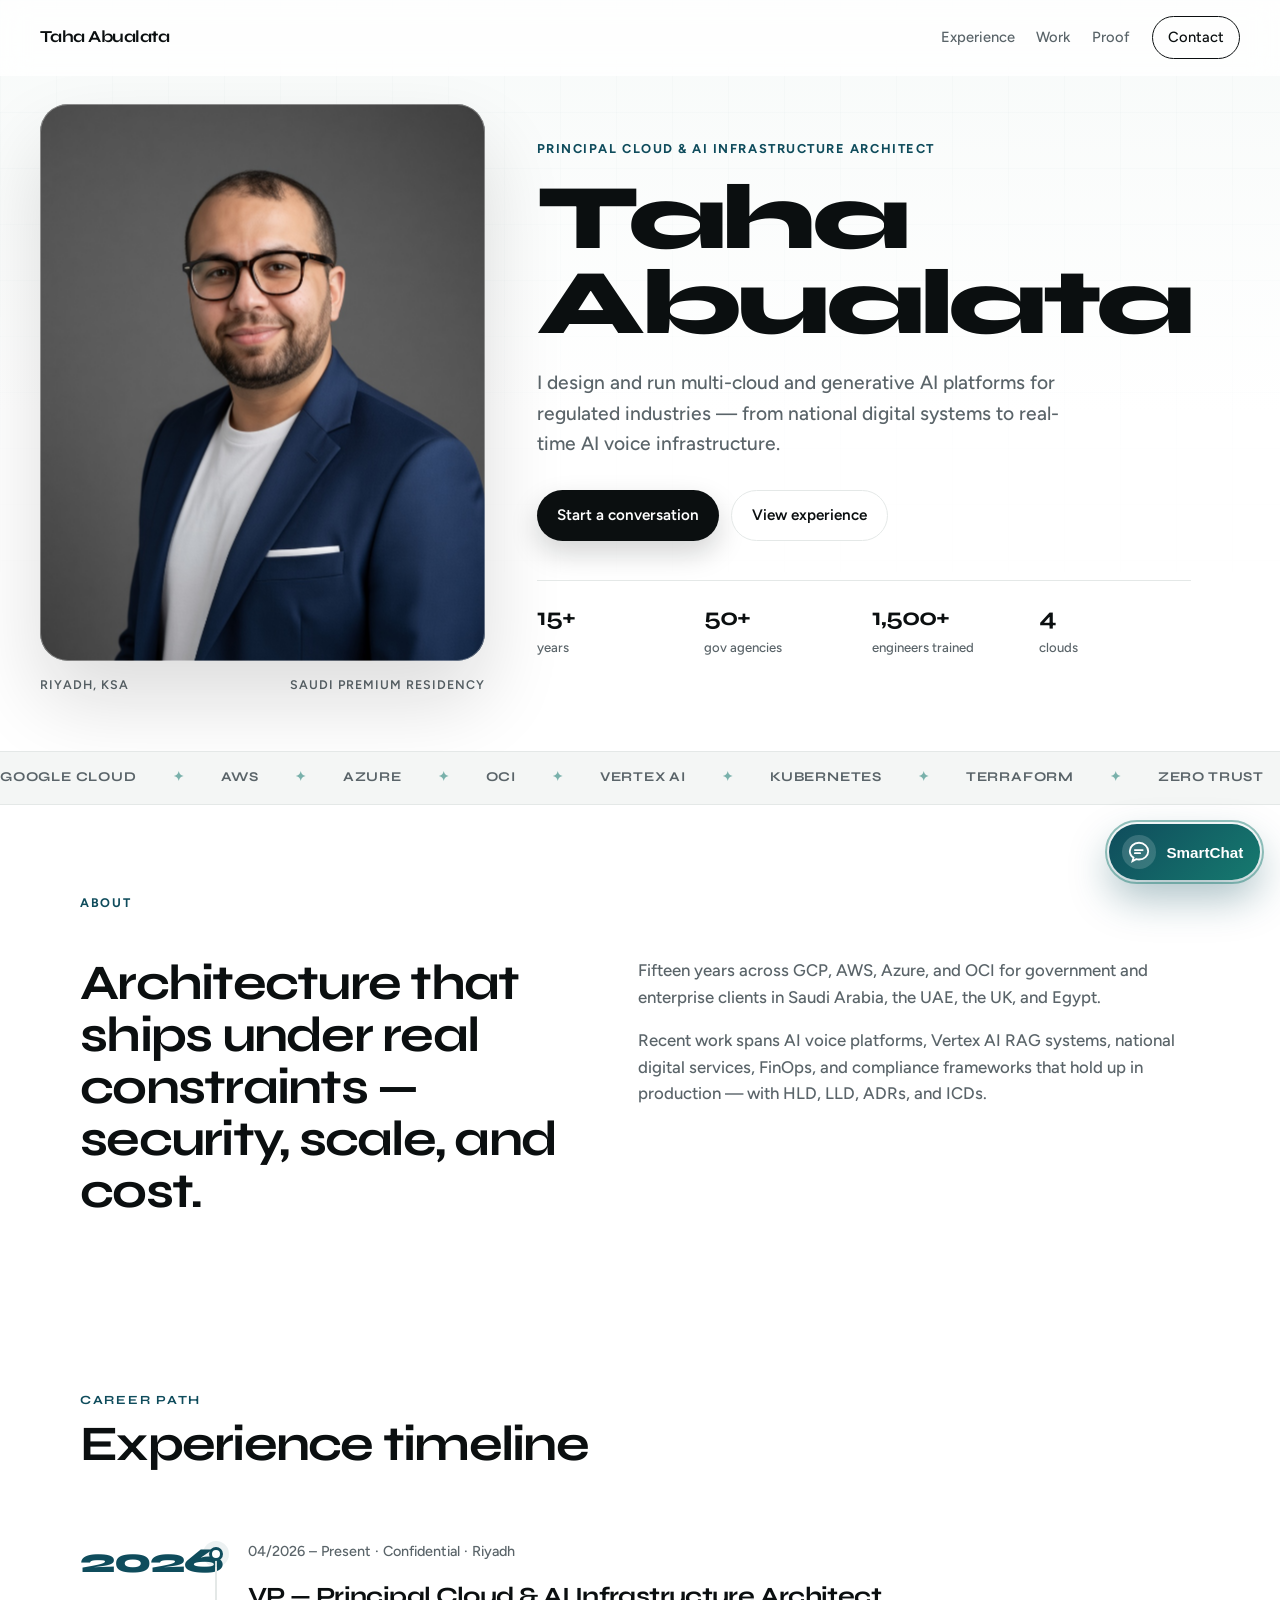
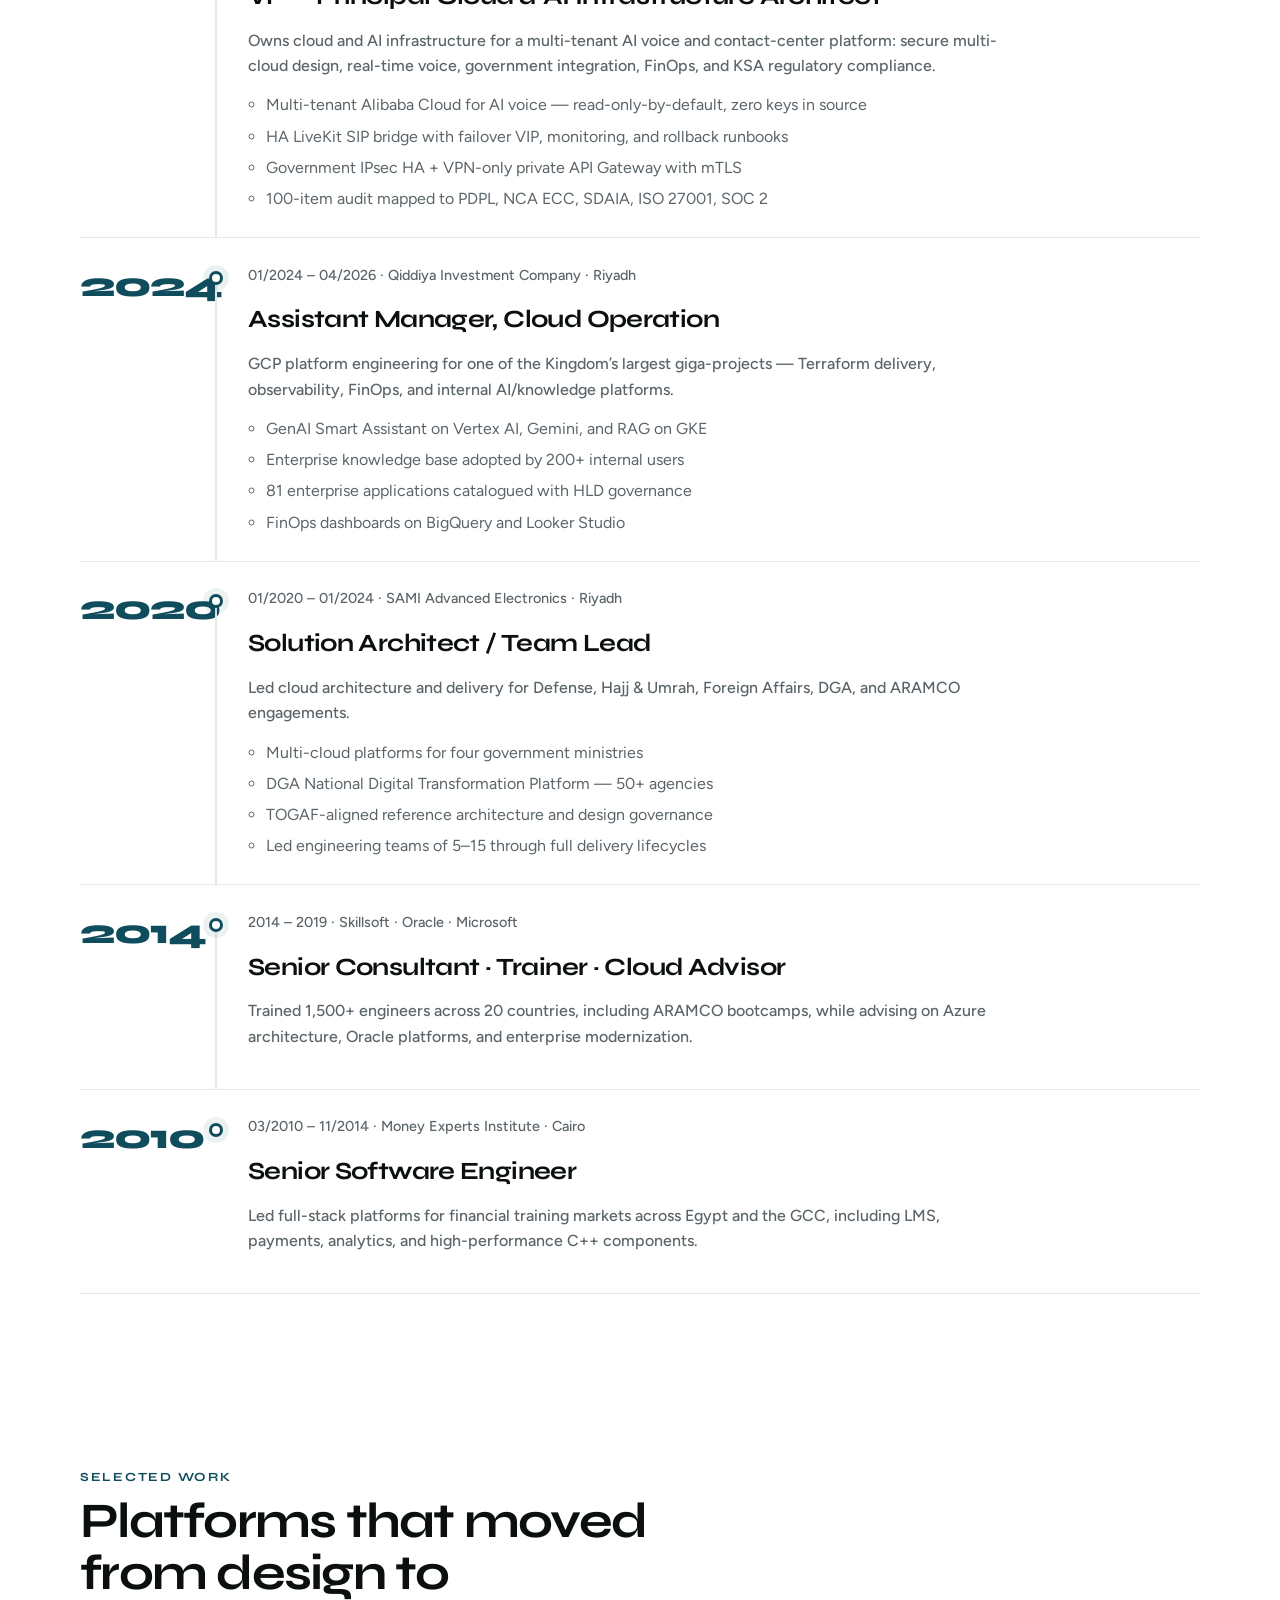
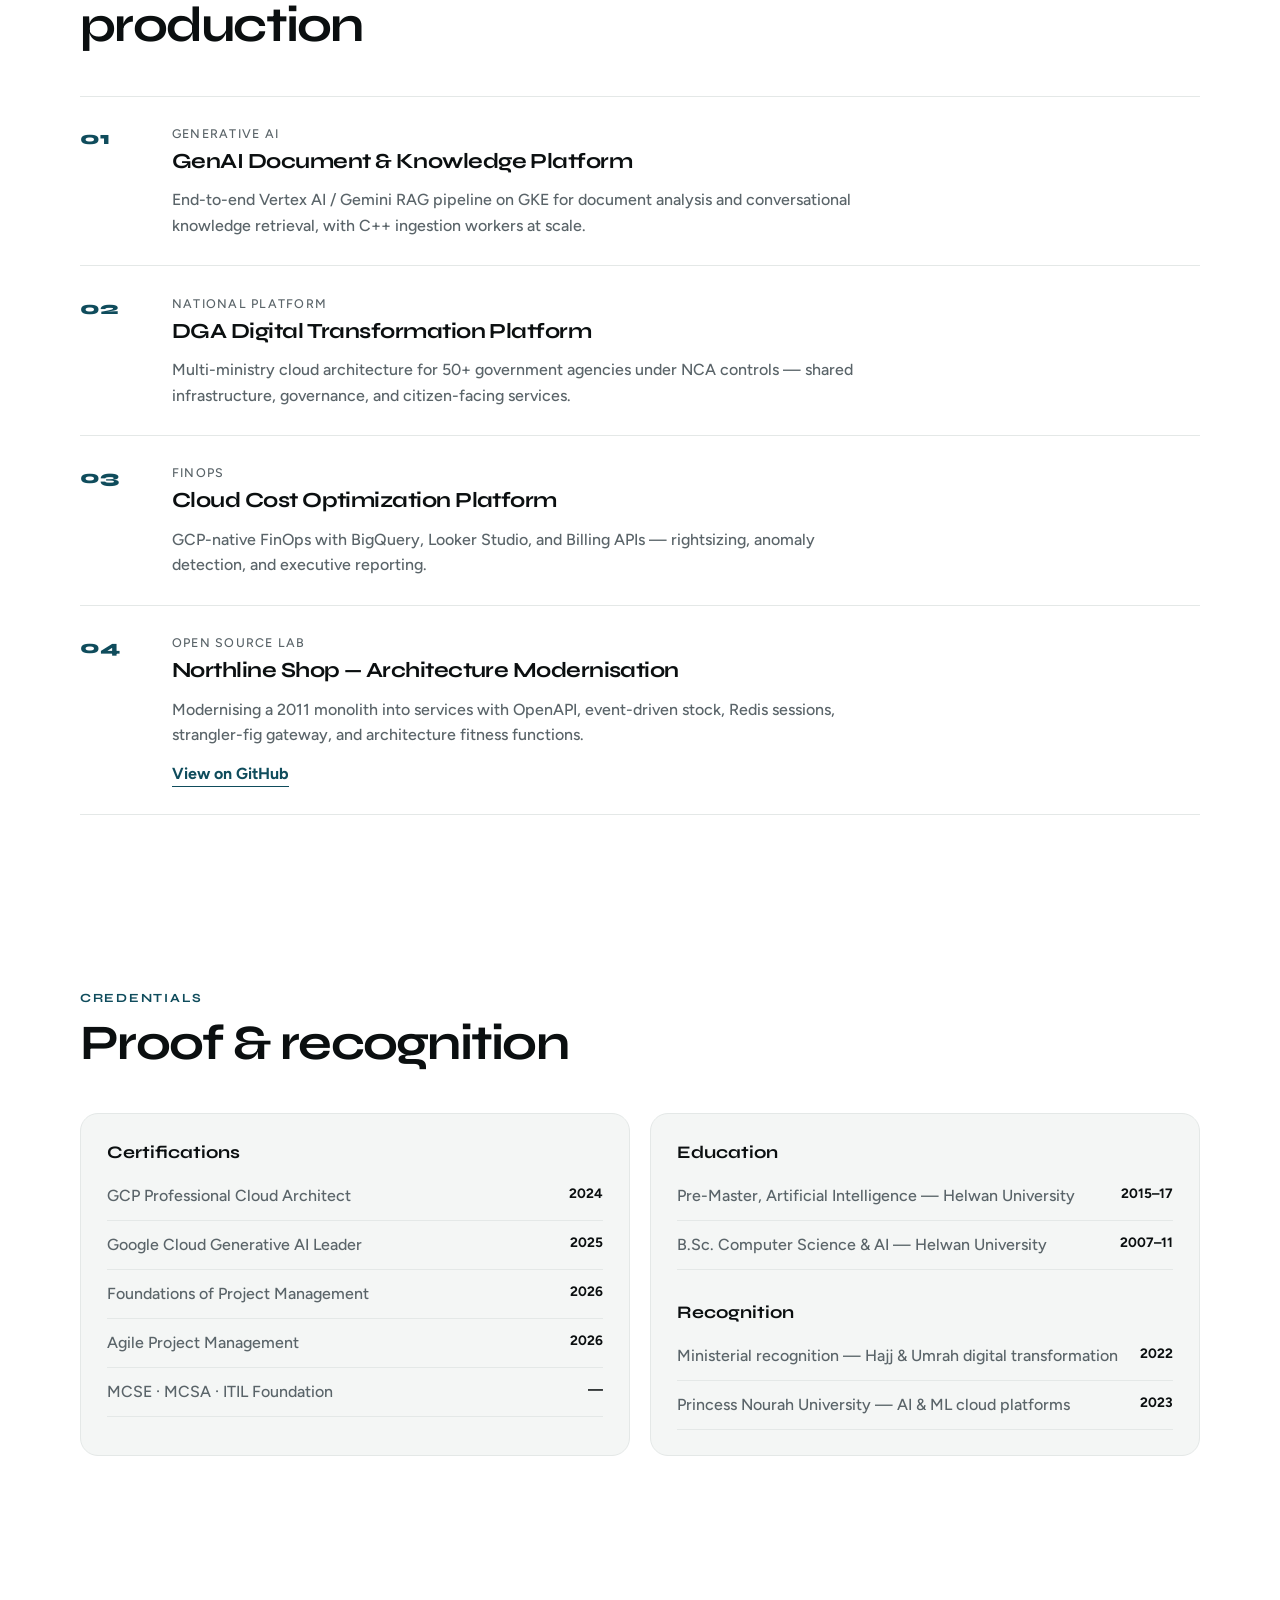
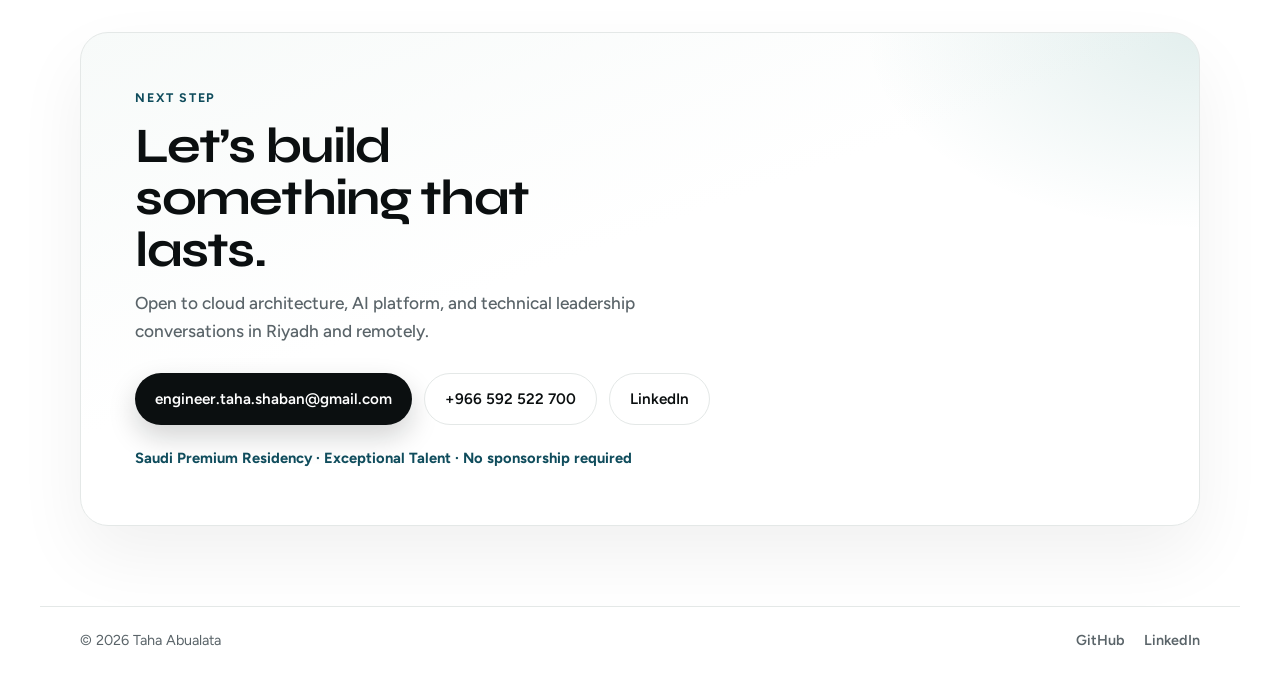
==== commit 1bd8bc00: "Add SmartChat assistant that routes visitors to WhatsApp and phone call Co-authored-by: Cursor <curs" ====
--- a/index.html
+++ b/index.html
@@ -253,6 +253,50 @@
     </div>
   </footer>
 
+  <!-- SmartChat: guided assistant → WhatsApp / Call -->
+  <div class="smartchat" id="smartchat">
+    <button class="smartchat-launcher" id="smartchatOpen" type="button" aria-label="Open SmartChat assistant">
+      <span class="smartchat-pulse" aria-hidden="true"></span>
+      <span class="smartchat-icon" aria-hidden="true">
+        <svg viewBox="0 0 24 24" width="26" height="26" fill="none">
+          <path d="M12 3.5c-4.7 0-8.5 3.4-8.5 7.6 0 2.5 1.3 4.7 3.4 6.1l-.9 3.2 3.4-1.8c.8.2 1.7.3 2.6.3 4.7 0 8.5-3.4 8.5-7.6S16.7 3.5 12 3.5Z" stroke="currentColor" stroke-width="1.7"/>
+          <path d="M8.2 10.2h7.2M8.2 13.1h4.8" stroke="currentColor" stroke-width="1.7" stroke-linecap="round"/>
+        </svg>
+      </span>
+      <span class="smartchat-label">SmartChat</span>
+    </button>
+
+    <section class="smartchat-panel" id="smartchatPanel" hidden aria-label="SmartChat assistant">
+      <header class="smartchat-head">
+        <div class="smartchat-avatar">
+          <img src="photo.jpg" alt="" width="44" height="44" />
+          <span class="smartchat-online" aria-hidden="true"></span>
+        </div>
+        <div>
+          <strong>Taha’s SmartChat</strong>
+          <p>Assistant · replies via WhatsApp</p>
+        </div>
+        <button class="smartchat-close" id="smartchatClose" type="button" aria-label="Close chat">×</button>
+      </header>
+
+      <div class="smartchat-body" id="smartchatBody" role="log" aria-live="polite"></div>
+
+      <div class="smartchat-quick" id="smartchatQuick"></div>
+
+      <form class="smartchat-form" id="smartchatForm">
+        <input
+          id="smartchatInput"
+          type="text"
+          maxlength="240"
+          placeholder="Type a message…"
+          autocomplete="off"
+          aria-label="Message"
+        />
+        <button type="submit" aria-label="Send">Send</button>
+      </form>
+    </section>
+  </div>
+
   <script src="script.js"></script>
 </body>
 </html>
--- a/styles.css
+++ b/styles.css
@@ -712,3 +712,286 @@
     transition: none !important;
   }
 }
+
+/* ——— SmartChat ——— */
+.smartchat {
+  position: fixed;
+  right: 1.25rem;
+  bottom: 1.25rem;
+  z-index: 80;
+  font-family: var(--body);
+}
+
+.smartchat-launcher {
+  position: relative;
+  display: inline-flex;
+  align-items: center;
+  gap: 0.65rem;
+  min-height: 3.4rem;
+  padding: 0.7rem 1.05rem 0.7rem 0.85rem;
+  border: 0;
+  border-radius: 999px;
+  background: linear-gradient(135deg, #0f4c5c, #167a6f);
+  color: #fff;
+  font-weight: 700;
+  font-size: 0.95rem;
+  cursor: pointer;
+  box-shadow: 0 18px 40px rgba(15, 76, 92, 0.35);
+  transition: transform 0.2s ease, box-shadow 0.2s ease;
+}
+
+.smartchat-launcher:hover {
+  transform: translateY(-2px);
+  box-shadow: 0 22px 48px rgba(15, 76, 92, 0.42);
+}
+
+.smartchat-pulse {
+  position: absolute;
+  inset: -4px;
+  border-radius: inherit;
+  border: 2px solid rgba(22, 122, 111, 0.45);
+  animation: chat-pulse 2.2s ease-out infinite;
+  pointer-events: none;
+}
+
+.smartchat-icon {
+  display: grid;
+  place-items: center;
+  width: 2.1rem;
+  height: 2.1rem;
+  border-radius: 50%;
+  background: rgba(255, 255, 255, 0.16);
+}
+
+.smartchat.is-open .smartchat-launcher {
+  display: none;
+}
+
+.smartchat-panel {
+  width: min(380px, calc(100vw - 1.5rem));
+  height: min(560px, calc(100vh - 5.5rem));
+  display: flex;
+  flex-direction: column;
+  background: #fff;
+  border: 1px solid var(--line);
+  border-radius: 22px;
+  overflow: hidden;
+  box-shadow: 0 30px 80px rgba(11, 15, 16, 0.18);
+  animation: chat-rise 0.35s var(--ease) both;
+}
+
+.smartchat-panel[hidden] {
+  display: none !important;
+}
+
+.smartchat-head {
+  display: grid;
+  grid-template-columns: auto 1fr auto;
+  gap: 0.75rem;
+  align-items: center;
+  padding: 0.95rem 1rem;
+  background: linear-gradient(135deg, #0f4c5c, #167a6f);
+  color: #fff;
+}
+
+.smartchat-avatar {
+  position: relative;
+  width: 44px;
+  height: 44px;
+}
+
+.smartchat-avatar img {
+  width: 44px;
+  height: 44px;
+  object-fit: cover;
+  border-radius: 50%;
+  border: 2px solid rgba(255, 255, 255, 0.55);
+}
+
+.smartchat-online {
+  position: absolute;
+  right: 0;
+  bottom: 0;
+  width: 11px;
+  height: 11px;
+  border-radius: 50%;
+  background: #3ddc97;
+  border: 2px solid #0f4c5c;
+}
+
+.smartchat-head strong {
+  display: block;
+  font-family: var(--display);
+  font-size: 0.98rem;
+  letter-spacing: -0.02em;
+}
+
+.smartchat-head p {
+  margin: 0.1rem 0 0;
+  font-size: 0.75rem;
+  opacity: 0.85;
+}
+
+.smartchat-close {
+  border: 0;
+  background: rgba(255, 255, 255, 0.14);
+  color: #fff;
+  width: 2rem;
+  height: 2rem;
+  border-radius: 50%;
+  font-size: 1.25rem;
+  line-height: 1;
+  cursor: pointer;
+}
+
+.smartchat-body {
+  flex: 1;
+  overflow-y: auto;
+  padding: 1rem;
+  background:
+    radial-gradient(ellipse 80% 40% at 100% 0%, rgba(22, 122, 111, 0.06), transparent 55%),
+    #f7faf9;
+  display: flex;
+  flex-direction: column;
+  gap: 0.7rem;
+}
+
+.sc-msg {
+  max-width: 88%;
+  padding: 0.75rem 0.9rem;
+  border-radius: 16px;
+  font-size: 0.92rem;
+  line-height: 1.45;
+  font-weight: 500;
+  animation: chat-rise 0.28s var(--ease) both;
+}
+
+.sc-msg.bot {
+  align-self: flex-start;
+  background: #fff;
+  border: 1px solid var(--line);
+  color: var(--ink);
+  border-bottom-left-radius: 6px;
+}
+
+.sc-msg.user {
+  align-self: flex-end;
+  background: var(--ink);
+  color: #fff;
+  border-bottom-right-radius: 6px;
+}
+
+.sc-typing {
+  align-self: flex-start;
+  display: inline-flex;
+  gap: 0.3rem;
+  padding: 0.7rem 0.9rem;
+  background: #fff;
+  border: 1px solid var(--line);
+  border-radius: 16px;
+}
+
+.sc-typing span {
+  width: 7px;
+  height: 7px;
+  border-radius: 50%;
+  background: var(--muted);
+  animation: typing 1s infinite ease-in-out;
+}
+
+.sc-typing span:nth-child(2) { animation-delay: 0.15s; }
+.sc-typing span:nth-child(3) { animation-delay: 0.3s; }
+
+.smartchat-quick {
+  display: flex;
+  flex-wrap: wrap;
+  gap: 0.45rem;
+  padding: 0.65rem 0.9rem;
+  border-top: 1px solid var(--line);
+  background: #fff;
+}
+
+.smartchat-quick:empty {
+  display: none;
+}
+
+.sc-chip {
+  border: 1px solid var(--line);
+  background: #fff;
+  color: var(--ink);
+  border-radius: 999px;
+  padding: 0.45rem 0.75rem;
+  font-size: 0.8rem;
+  font-weight: 600;
+  cursor: pointer;
+  transition: border-color 0.2s ease, background 0.2s ease;
+}
+
+.sc-chip:hover {
+  border-color: var(--accent);
+  background: #eef7f5;
+}
+
+.smartchat-form {
+  display: grid;
+  grid-template-columns: 1fr auto;
+  gap: 0.5rem;
+  padding: 0.75rem 0.9rem 0.95rem;
+  border-top: 1px solid var(--line);
+  background: #fff;
+}
+
+.smartchat-form input {
+  border: 1px solid var(--line);
+  border-radius: 999px;
+  padding: 0.7rem 0.95rem;
+  font: inherit;
+  outline: none;
+}
+
+.smartchat-form input:focus {
+  border-color: var(--accent);
+}
+
+.smartchat-form button {
+  border: 0;
+  border-radius: 999px;
+  padding: 0 1rem;
+  background: var(--accent);
+  color: #fff;
+  font-weight: 700;
+  cursor: pointer;
+}
+
+@keyframes chat-pulse {
+  0% { transform: scale(1); opacity: 0.7; }
+  100% { transform: scale(1.18); opacity: 0; }
+}
+
+@keyframes chat-rise {
+  from { opacity: 0; transform: translateY(12px) scale(0.98); }
+  to { opacity: 1; transform: translateY(0) scale(1); }
+}
+
+@keyframes typing {
+  0%, 80%, 100% { opacity: 0.35; transform: translateY(0); }
+  40% { opacity: 1; transform: translateY(-3px); }
+}
+
+@media (max-width: 560px) {
+  .smartchat {
+    right: 0.75rem;
+    bottom: 0.75rem;
+  }
+
+  .smartchat-label {
+    display: none;
+  }
+
+  .smartchat-launcher {
+    width: 3.5rem;
+    height: 3.5rem;
+    padding: 0;
+    justify-content: center;
+  }
+}
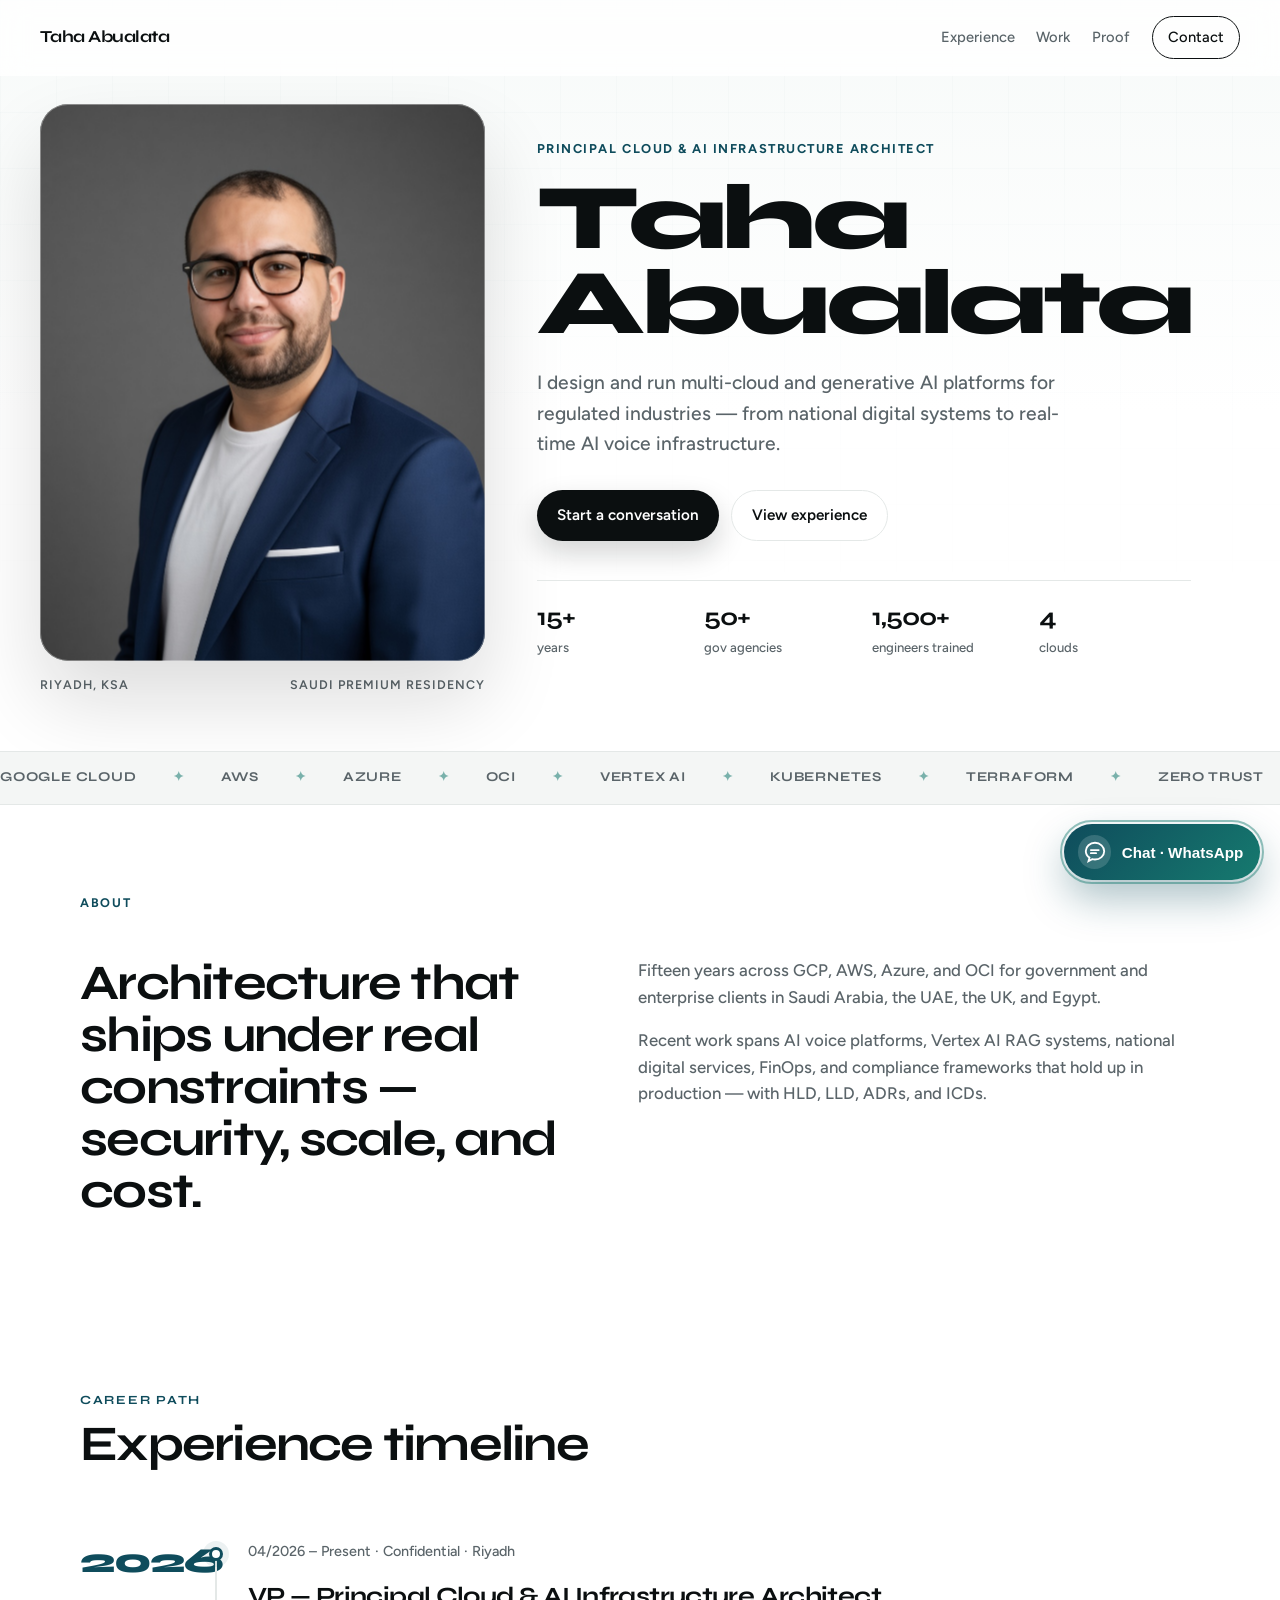
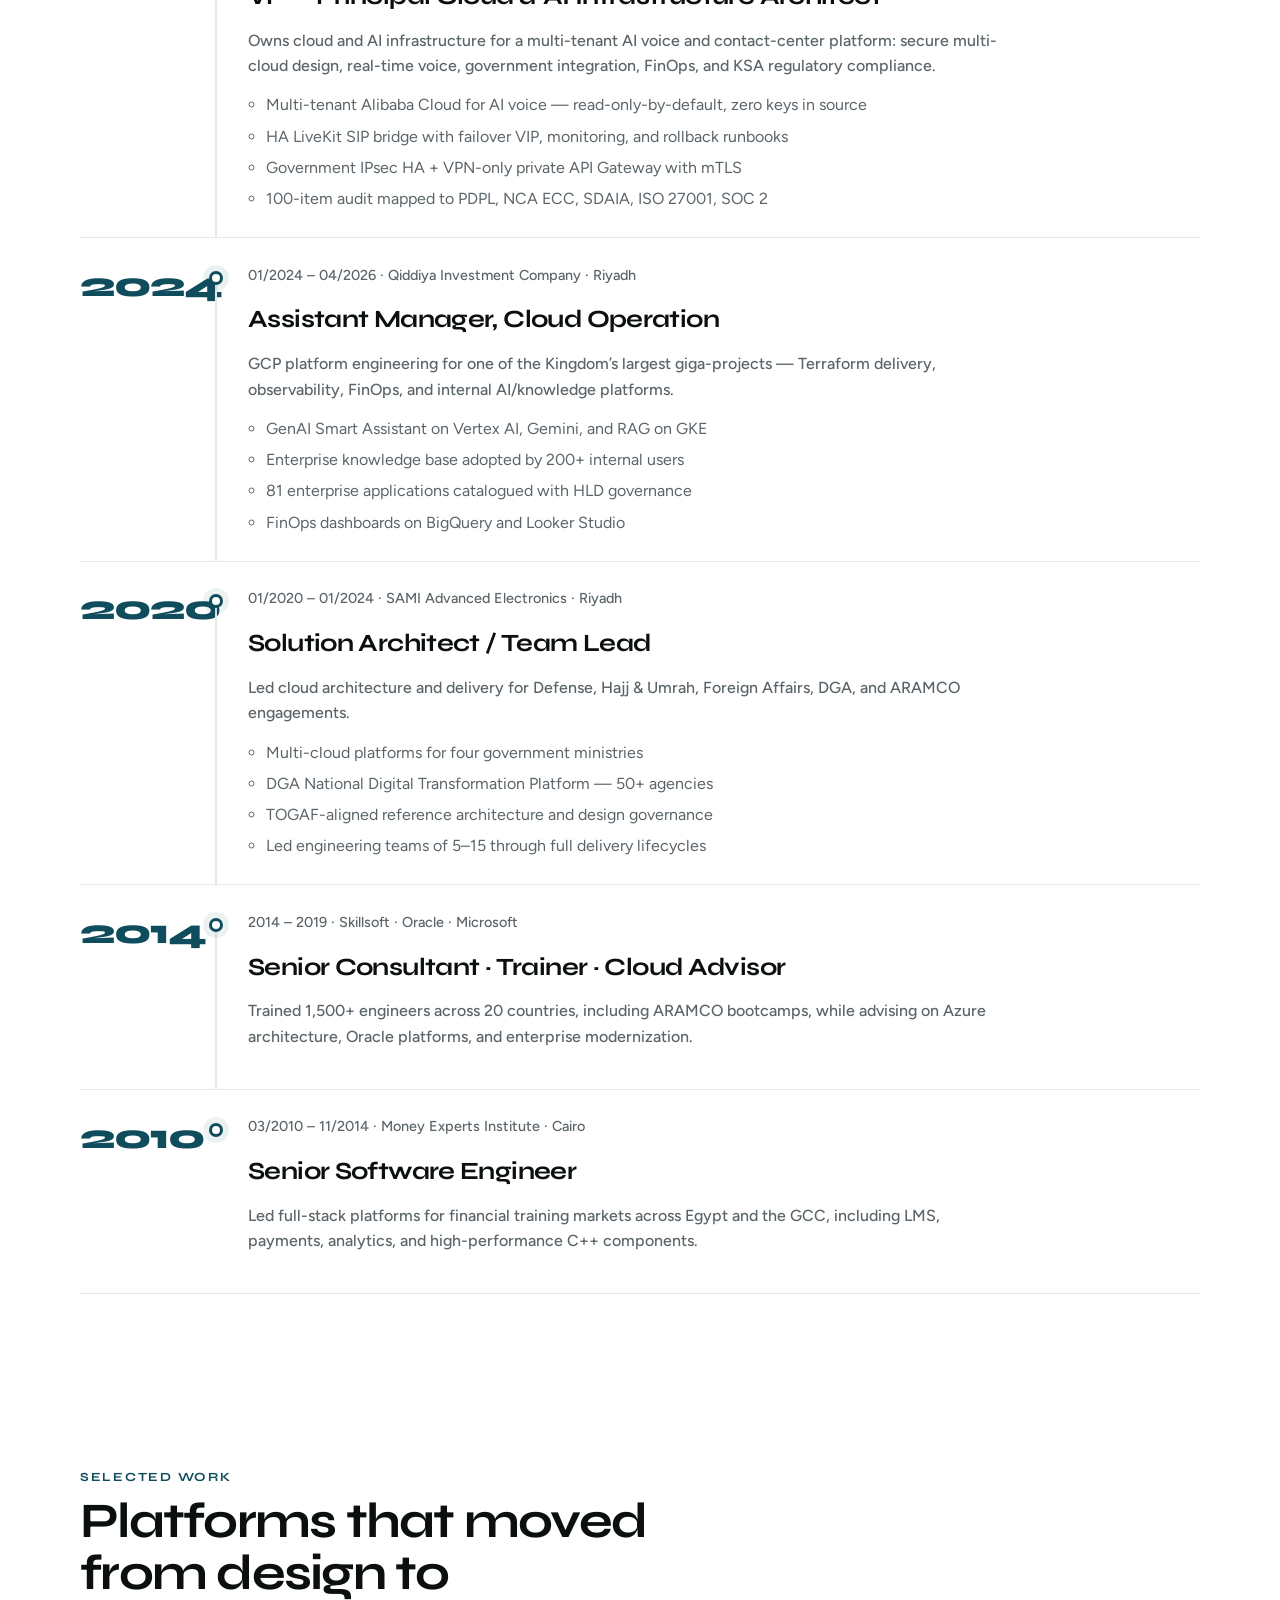
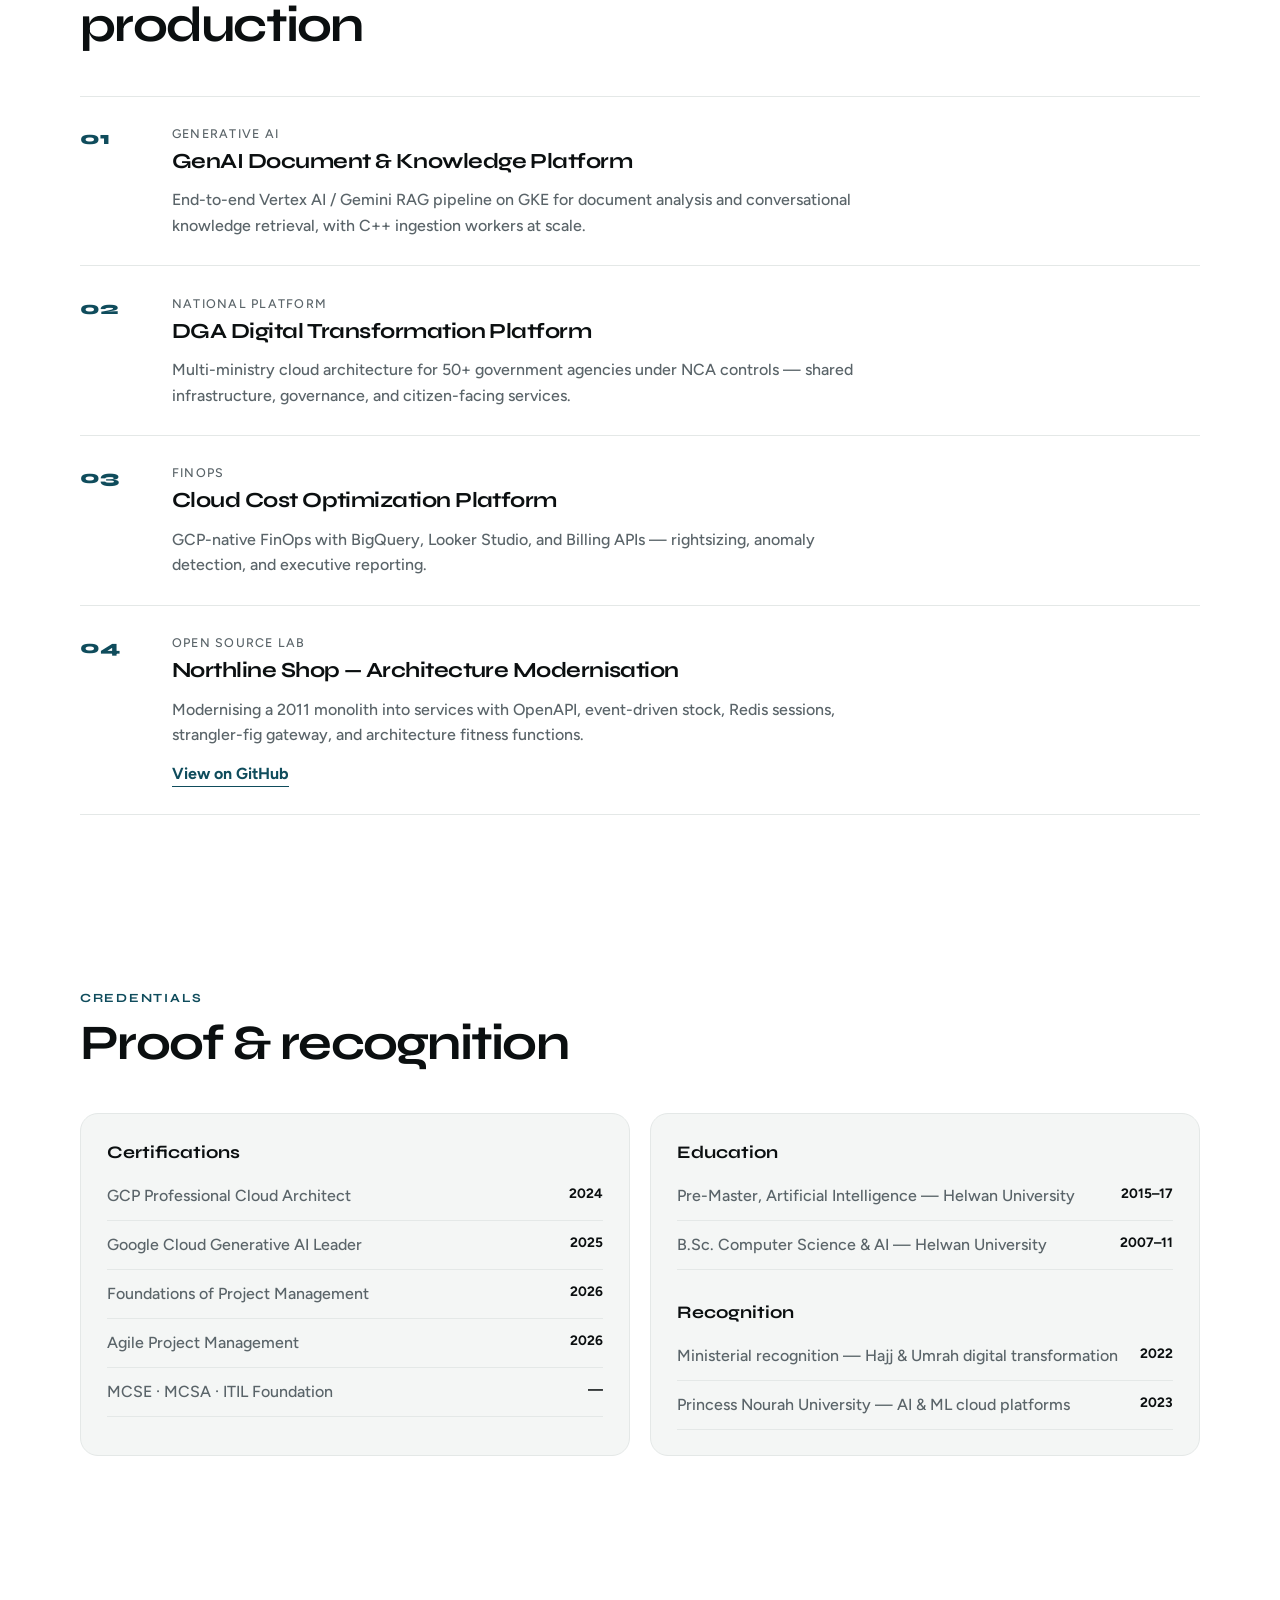
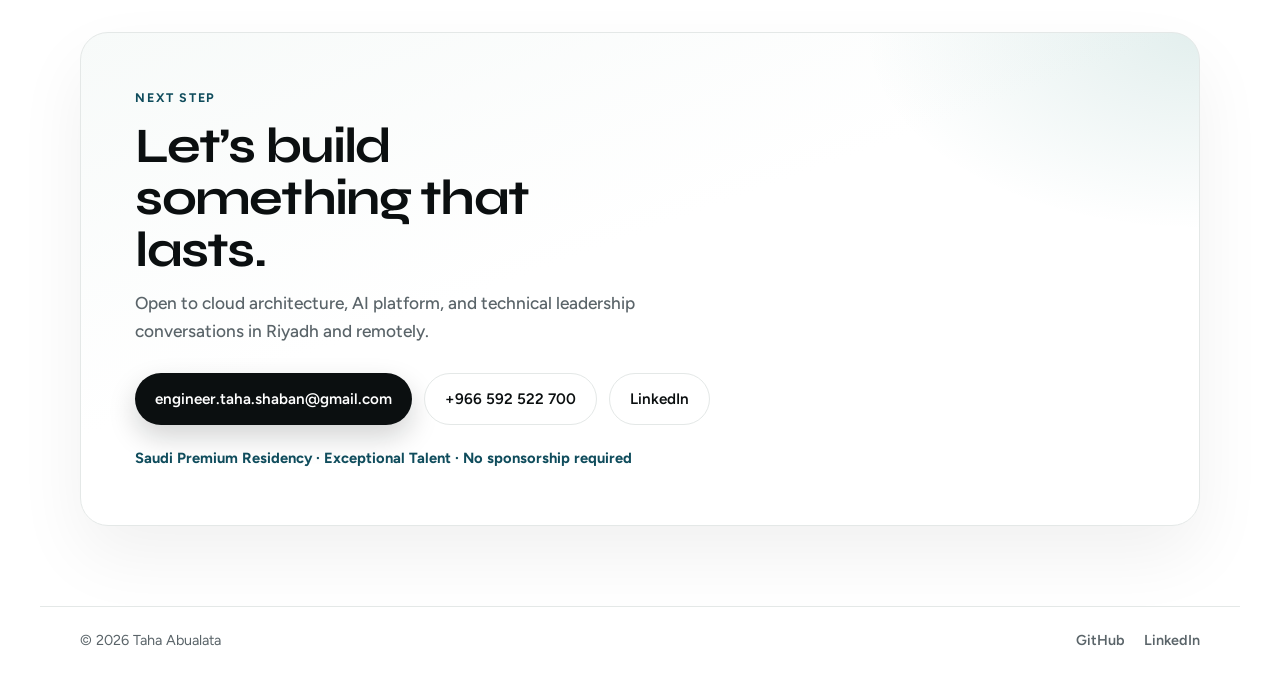
==== commit 8ebaee8c: "Fix SmartChat open/close and add always-visible WhatsApp and Call actions Co-authored-by: Cursor <cu" ====
--- a/index.html
+++ b/index.html
@@ -263,10 +263,10 @@
           <path d="M8.2 10.2h7.2M8.2 13.1h4.8" stroke="currentColor" stroke-width="1.7" stroke-linecap="round"/>
         </svg>
       </span>
-      <span class="smartchat-label">SmartChat</span>
+      <span class="smartchat-label">Chat · WhatsApp</span>
     </button>
 
-    <section class="smartchat-panel" id="smartchatPanel" hidden aria-label="SmartChat assistant">
+    <section class="smartchat-panel" id="smartchatPanel" aria-label="SmartChat assistant" aria-hidden="true">
       <header class="smartchat-head">
         <div class="smartchat-avatar">
           <img src="photo.jpg" alt="" width="44" height="44" />
@@ -274,26 +274,22 @@
         </div>
         <div>
           <strong>Taha’s SmartChat</strong>
-          <p>Assistant · replies via WhatsApp</p>
+          <p>Assistant · WhatsApp &amp; Call</p>
         </div>
         <button class="smartchat-close" id="smartchatClose" type="button" aria-label="Close chat">×</button>
       </header>
 
       <div class="smartchat-body" id="smartchatBody" role="log" aria-live="polite"></div>
-
       <div class="smartchat-quick" id="smartchatQuick"></div>
 
-      <form class="smartchat-form" id="smartchatForm">
-        <input
-          id="smartchatInput"
-          type="text"
-          maxlength="240"
-          placeholder="Type a message…"
-          autocomplete="off"
-          aria-label="Message"
-        />
-        <button type="submit" aria-label="Send">Send</button>
+      <form class="smartchat-form" id="smartchatForm" action="#" method="get">
+        <input id="smartchatInput" type="text" maxlength="240" placeholder="Type a message…" autocomplete="off" aria-label="Message" />
+        <button type="submit">Send</button>
       </form>
+      <div class="smartchat-footer-actions">
+        <a class="sc-wa" id="smartchatWaDirect" href="https://wa.me/966592522700?text=Hi%20Taha%20%E2%80%94%20I%20found%20you%20via%20your%20portfolio%20SmartChat." target="_blank" rel="noopener">WhatsApp</a>
+        <a class="sc-call" href="tel:+966592522700">Call</a>
+      </div>
     </section>
   </div>
 
--- a/styles.css
+++ b/styles.css
@@ -764,24 +764,29 @@
 }
 
 .smartchat.is-open .smartchat-launcher {
-  display: none;
+  opacity: 0;
+  pointer-events: none;
+  transform: scale(0.8);
 }
 
 .smartchat-panel {
+  position: absolute;
+  right: 0;
+  bottom: 0;
   width: min(380px, calc(100vw - 1.5rem));
   height: min(560px, calc(100vh - 5.5rem));
-  display: flex;
+  display: none;
   flex-direction: column;
   background: #fff;
   border: 1px solid var(--line);
   border-radius: 22px;
   overflow: hidden;
   box-shadow: 0 30px 80px rgba(11, 15, 16, 0.18);
-  animation: chat-rise 0.35s var(--ease) both;
-}
-
-.smartchat-panel[hidden] {
-  display: none !important;
+}
+
+.smartchat.is-open .smartchat-panel {
+  display: flex;
+  animation: chat-rise 0.35s var(--ease);
 }
 
 .smartchat-head {
@@ -963,6 +968,35 @@
   cursor: pointer;
 }
 
+.smartchat-footer-actions {
+  display: grid;
+  grid-template-columns: 1fr 1fr;
+  gap: 0.5rem;
+  padding: 0 0.9rem 0.9rem;
+  background: #fff;
+}
+
+.smartchat-footer-actions a {
+  display: inline-flex;
+  align-items: center;
+  justify-content: center;
+  min-height: 2.5rem;
+  border-radius: 999px;
+  font-size: 0.85rem;
+  font-weight: 700;
+}
+
+.sc-wa {
+  background: #25d366;
+  color: #053b1b;
+}
+
+.sc-call {
+  border: 1px solid var(--line);
+  color: var(--ink);
+  background: var(--bg-soft);
+}
+
 @keyframes chat-pulse {
   0% { transform: scale(1); opacity: 0.7; }
   100% { transform: scale(1.18); opacity: 0; }
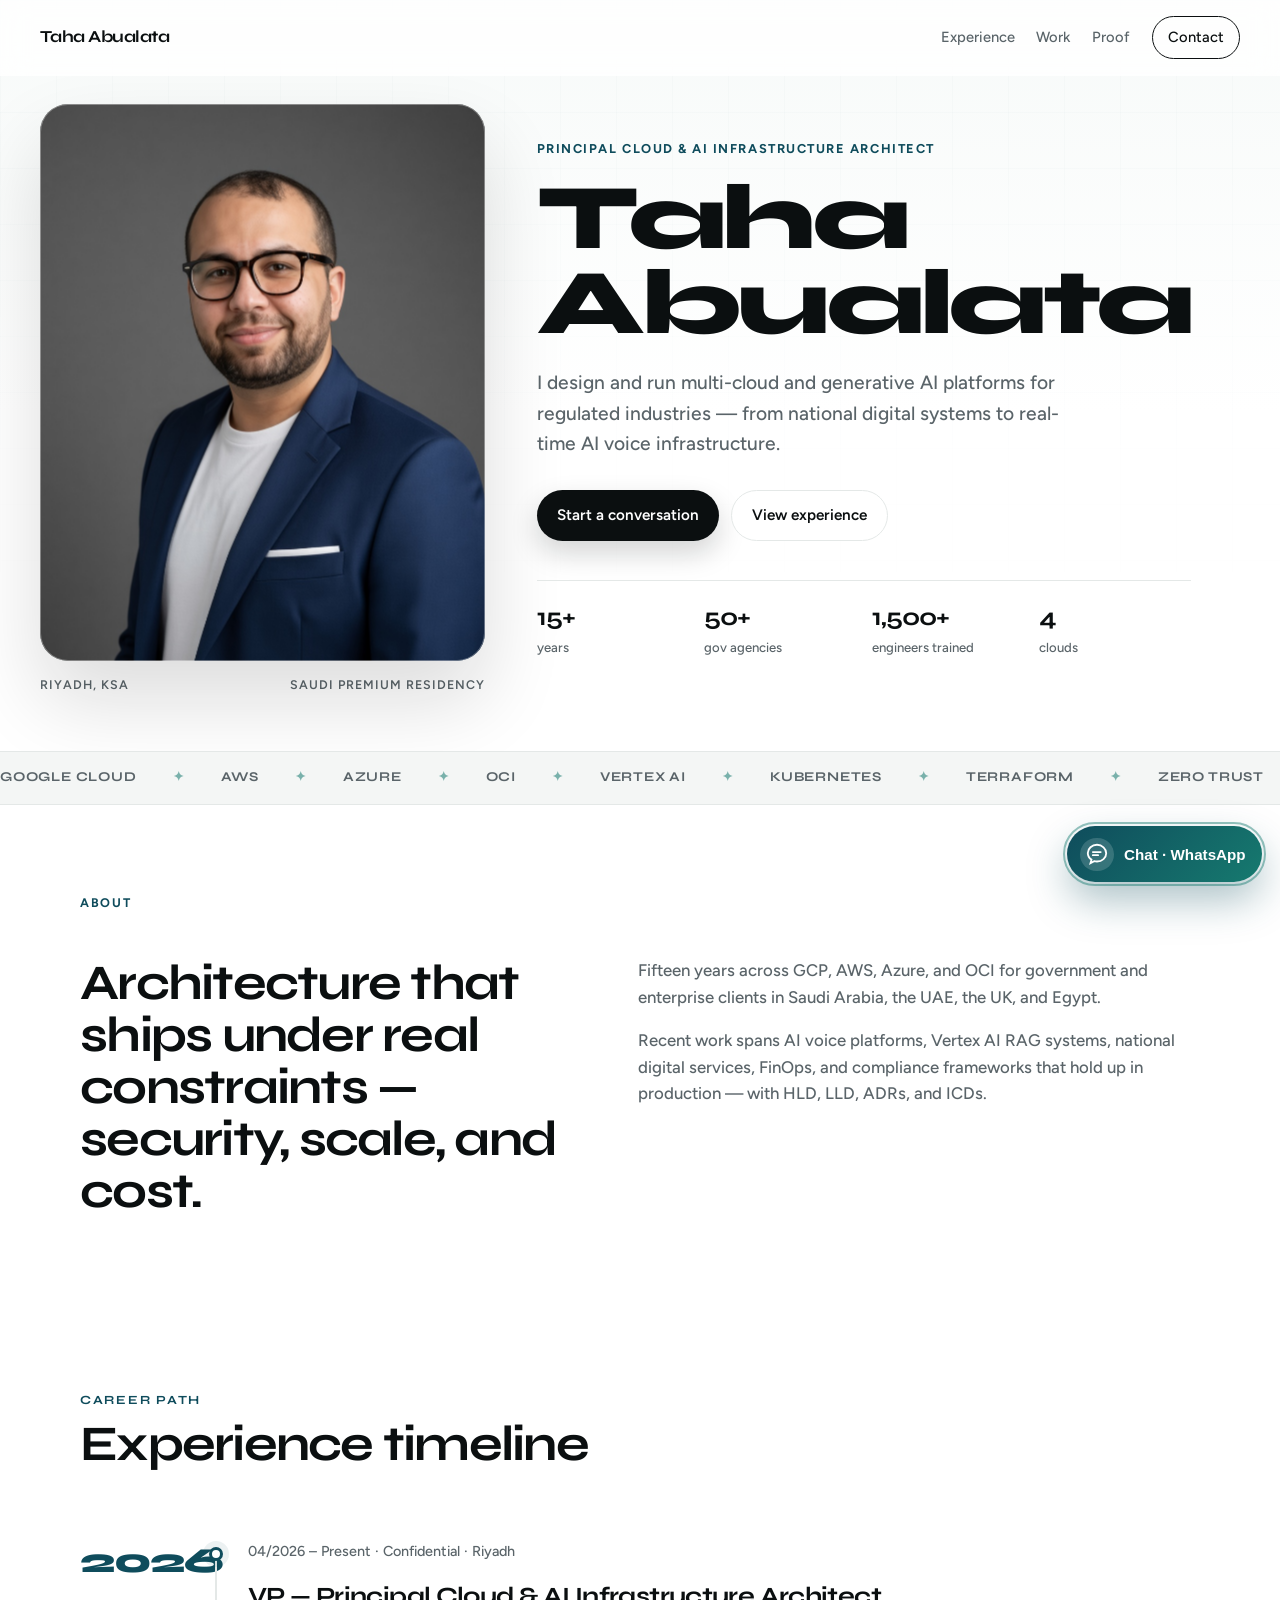
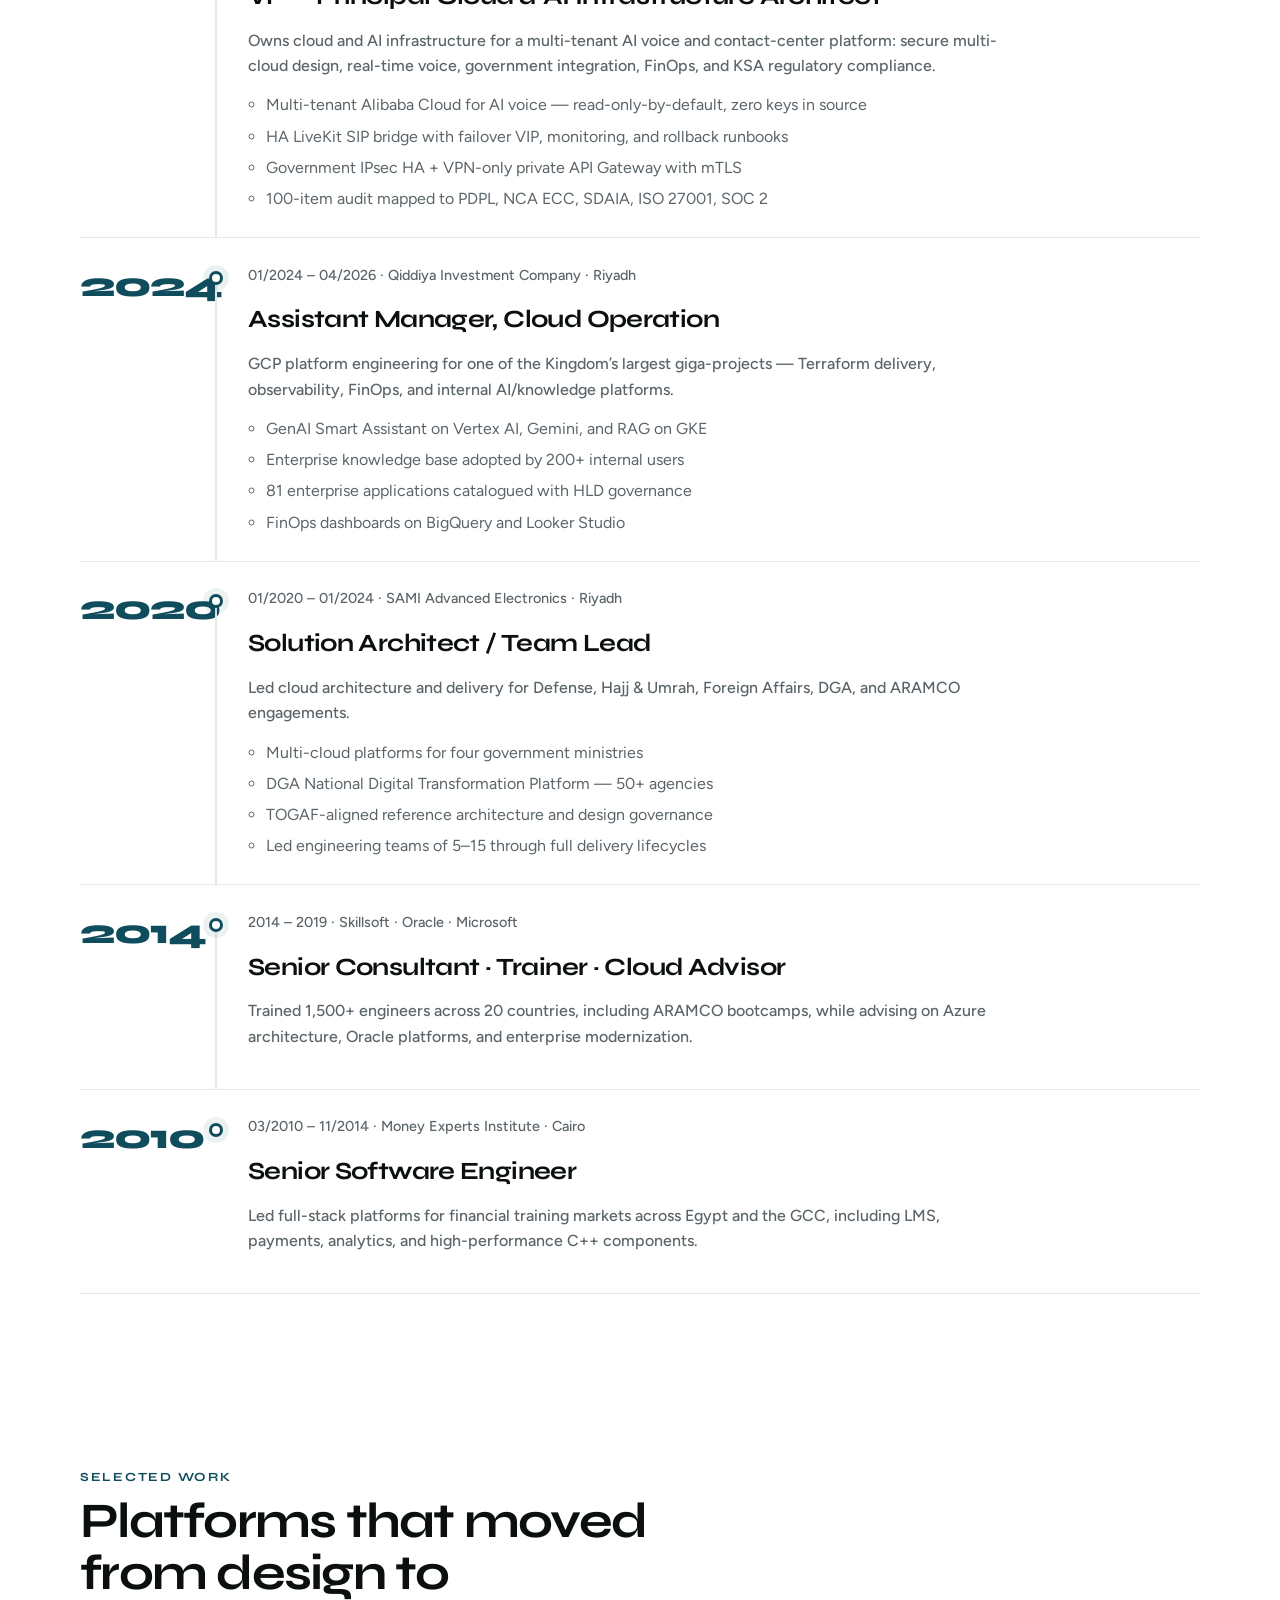
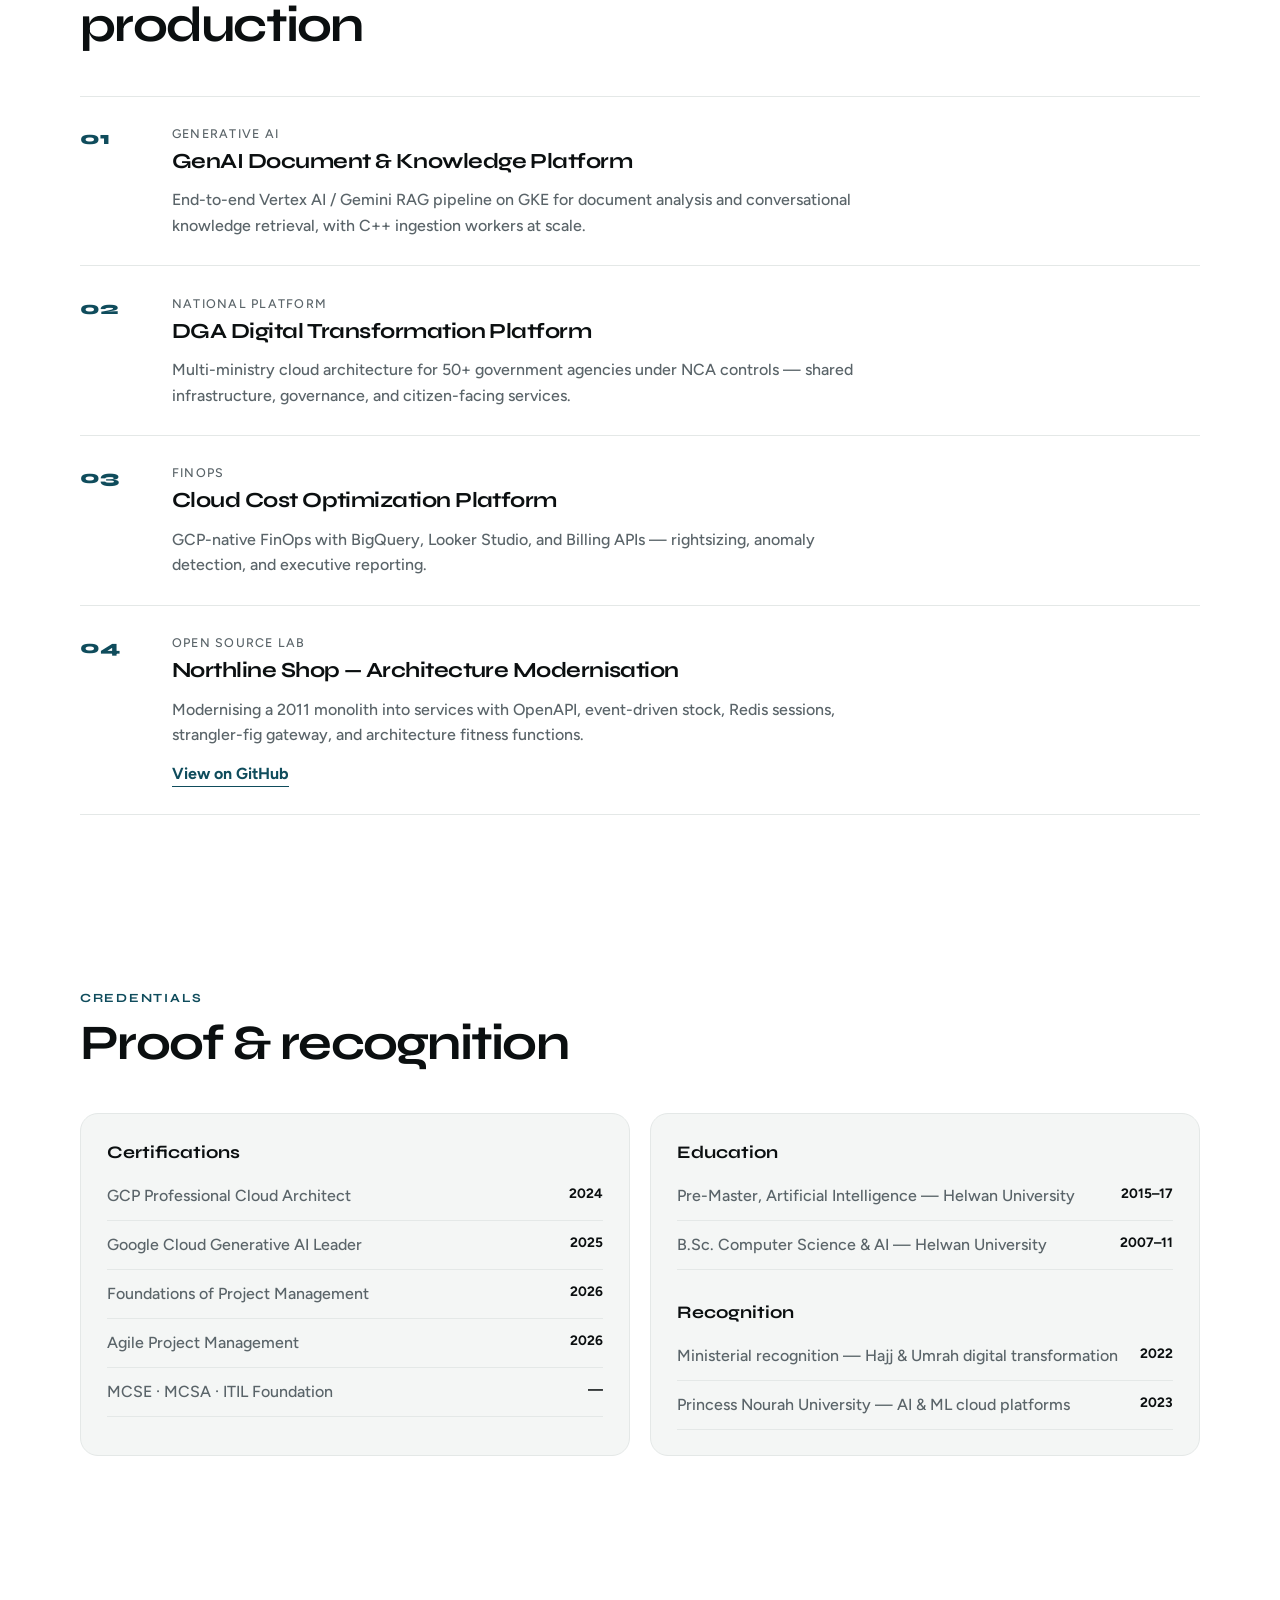
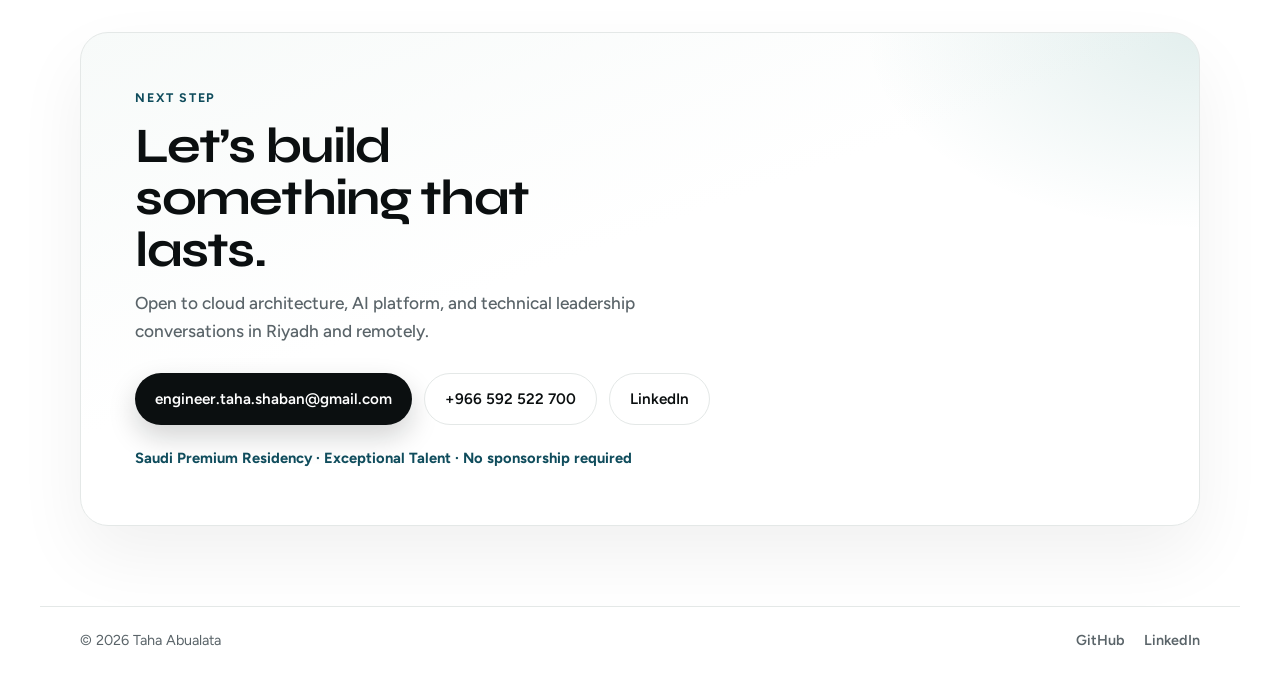
==== commit f8254c99: "Harden SmartChat with inline critical CSS and safer init Co-authored-by: Cursor <cursoragent@cursor." ====
--- a/index.html
+++ b/index.html
@@ -12,6 +12,50 @@
   <link rel="preconnect" href="https://fonts.gstatic.com" crossorigin />
   <link href="https://fonts.googleapis.com/css2?family=Figtree:wght@400;500;600;700&family=Syne:wght@600;700;800&display=swap" rel="stylesheet" />
   <link rel="stylesheet" href="styles.css" />
+  <style>
+    /* Critical SmartChat styles (inline so they never fail to apply) */
+    #smartchat {
+      position: fixed !important;
+      right: 1.1rem !important;
+      bottom: 1.1rem !important;
+      z-index: 9999 !important;
+      width: auto !important;
+      height: auto !important;
+    }
+    #smartchat.is-open #smartchatPanel {
+      display: flex !important;
+      position: absolute !important;
+      right: 0 !important;
+      bottom: 0 !important;
+      width: min(380px, calc(100vw - 1.4rem)) !important;
+      height: min(560px, calc(100vh - 5rem)) !important;
+      flex-direction: column !important;
+      background: #fff !important;
+      border: 1px solid #e4e8e7 !important;
+      border-radius: 22px !important;
+      overflow: hidden !important;
+      box-shadow: 0 30px 80px rgba(11, 15, 16, 0.2) !important;
+    }
+    #smartchatPanel { display: none !important; }
+    #smartchat.is-open .smartchat-launcher {
+      opacity: 0 !important;
+      pointer-events: none !important;
+    }
+    #smartchatOpen {
+      display: inline-flex !important;
+      align-items: center !important;
+      gap: 0.65rem !important;
+      min-height: 3.4rem !important;
+      padding: 0.7rem 1.05rem 0.7rem 0.85rem !important;
+      border: 0 !important;
+      border-radius: 999px !important;
+      background: linear-gradient(135deg, #0f4c5c, #167a6f) !important;
+      color: #fff !important;
+      font-weight: 700 !important;
+      cursor: pointer !important;
+      box-shadow: 0 18px 40px rgba(15, 76, 92, 0.35) !important;
+    }
+  </style>
   <script>document.documentElement.classList.add("js");</script>
 </head>
 <body>
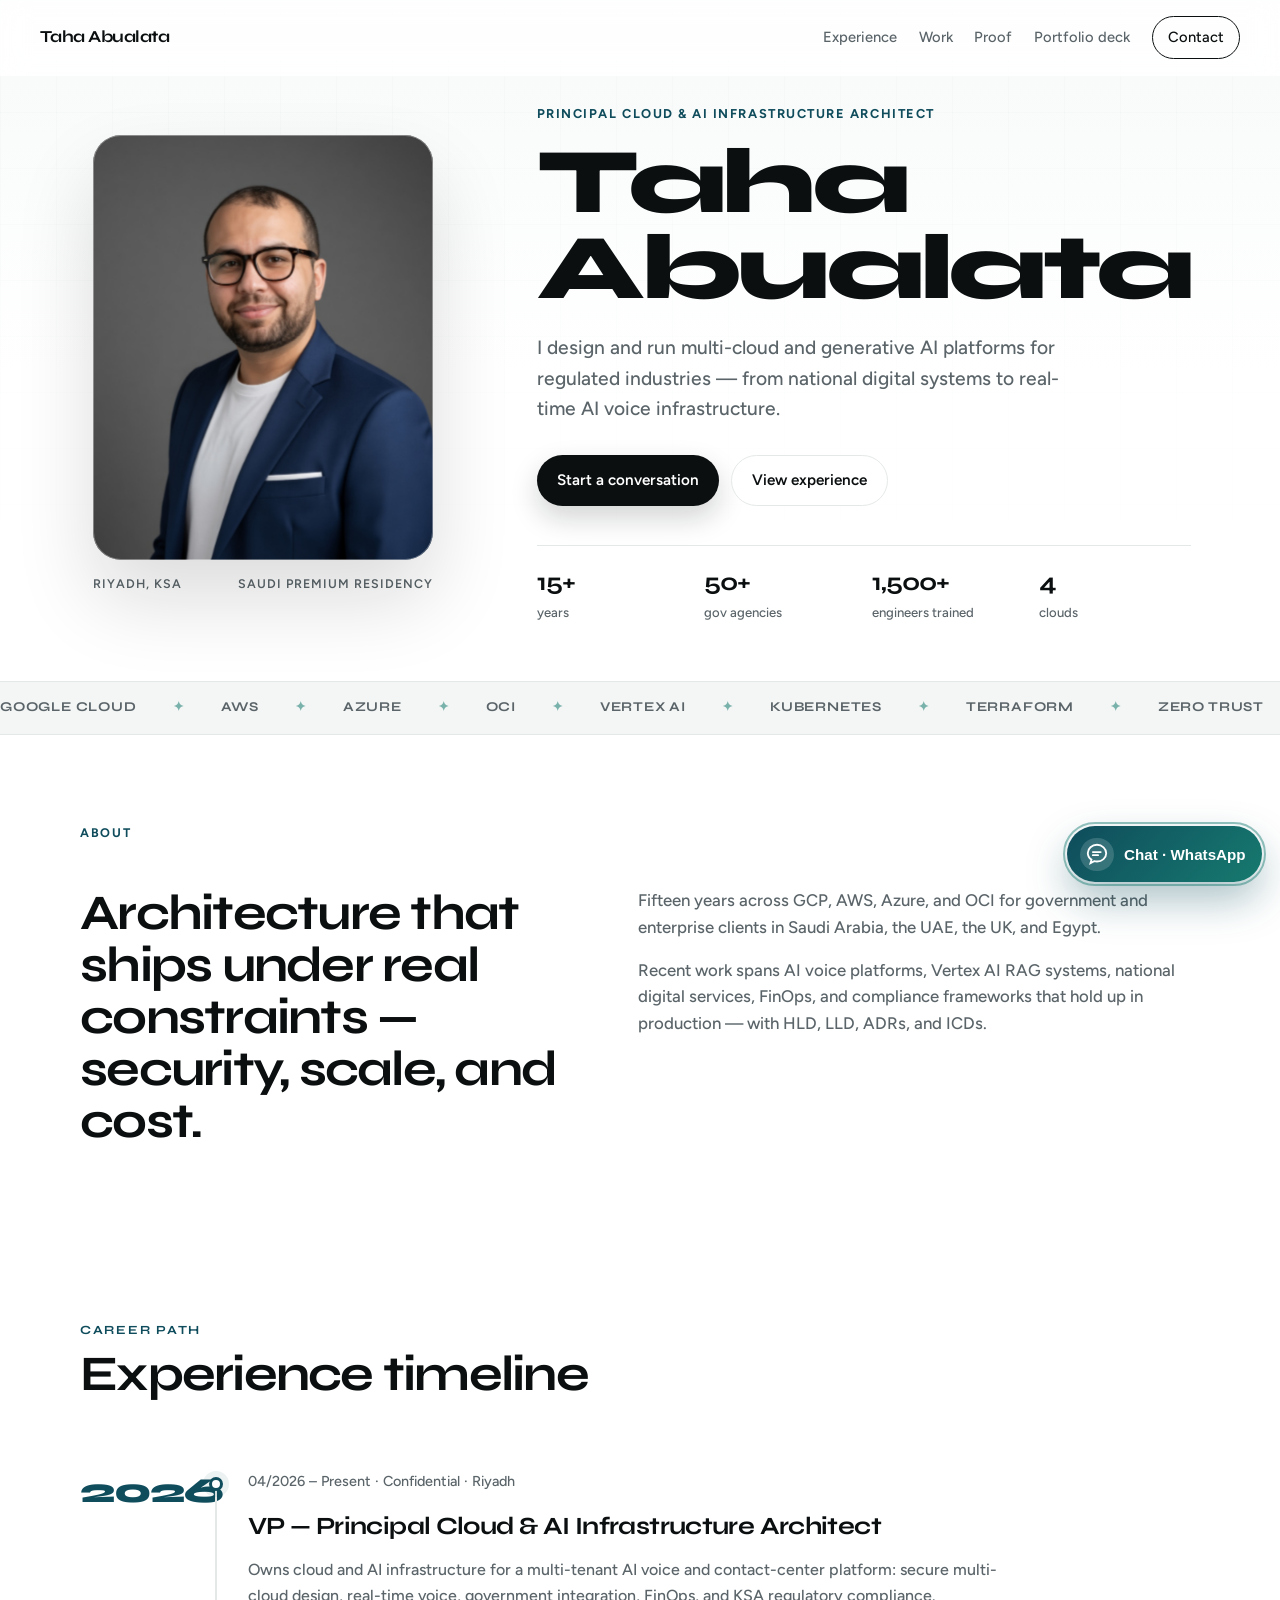
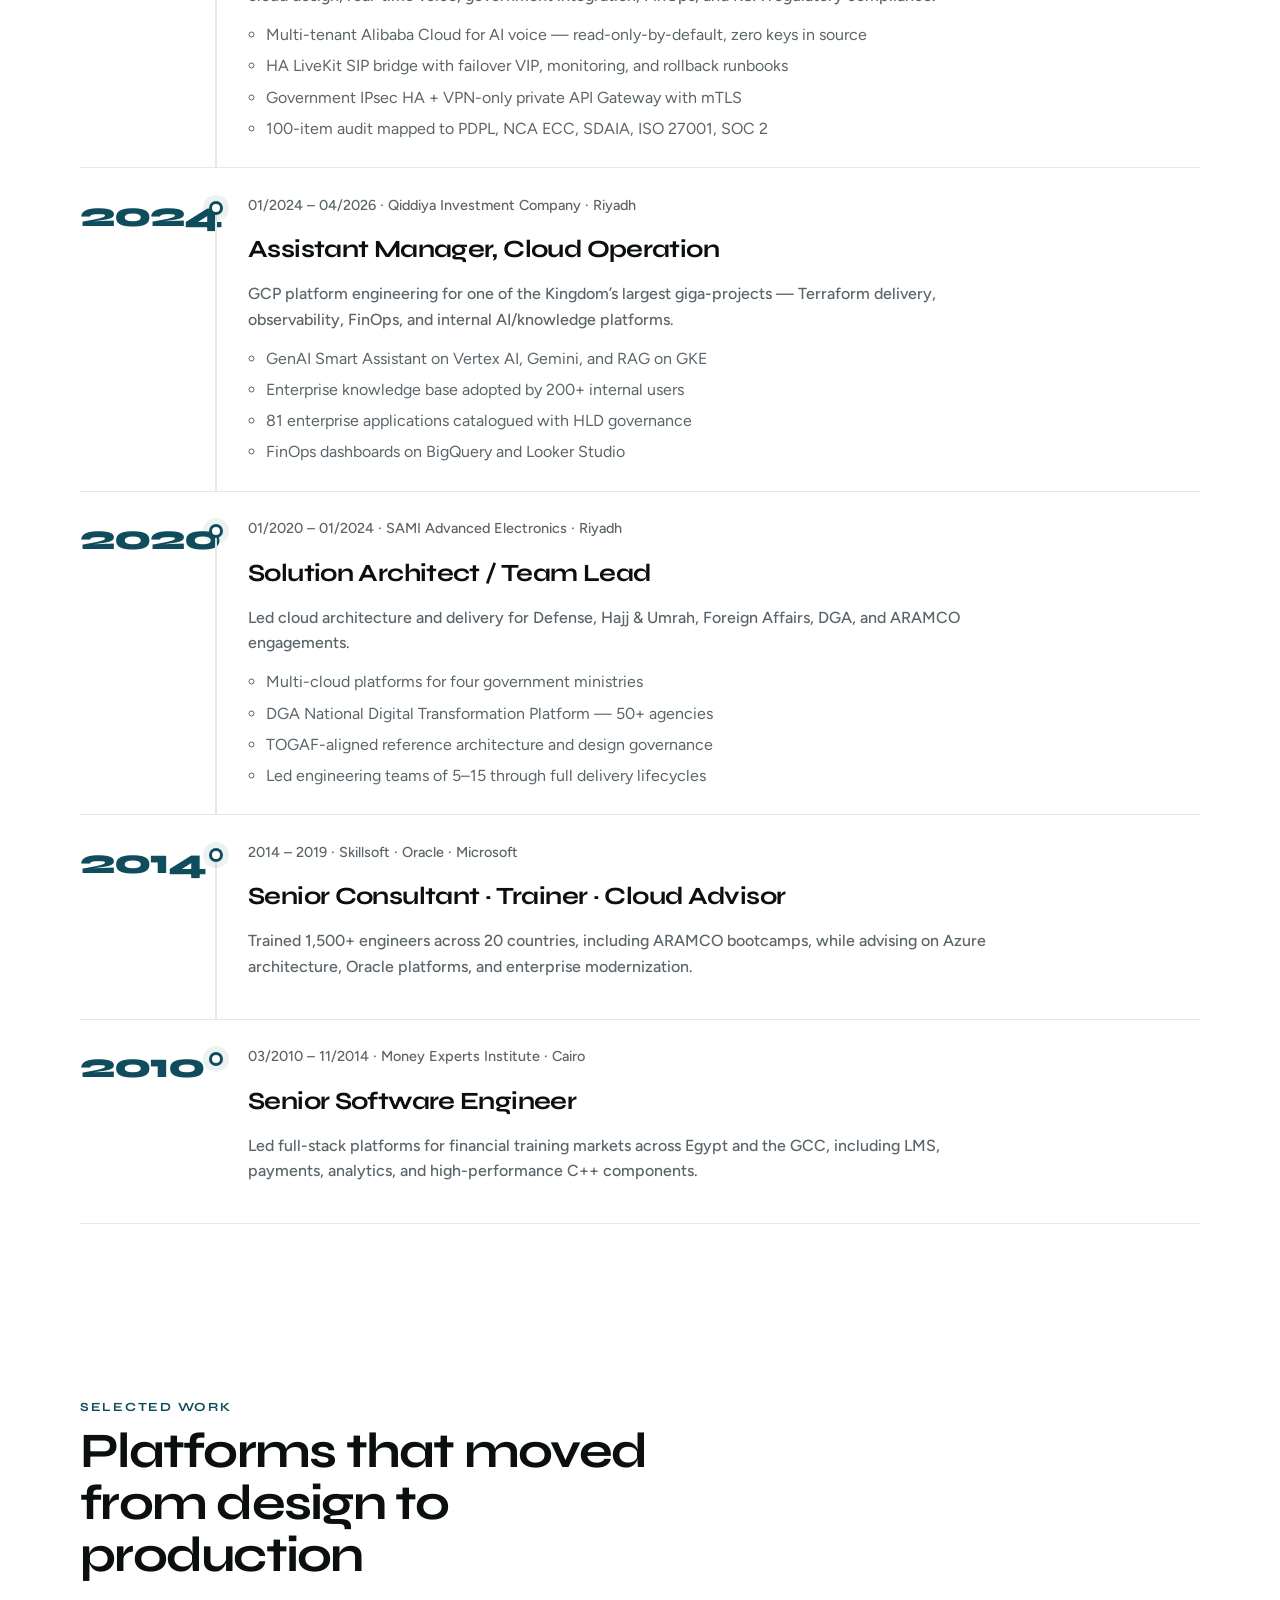
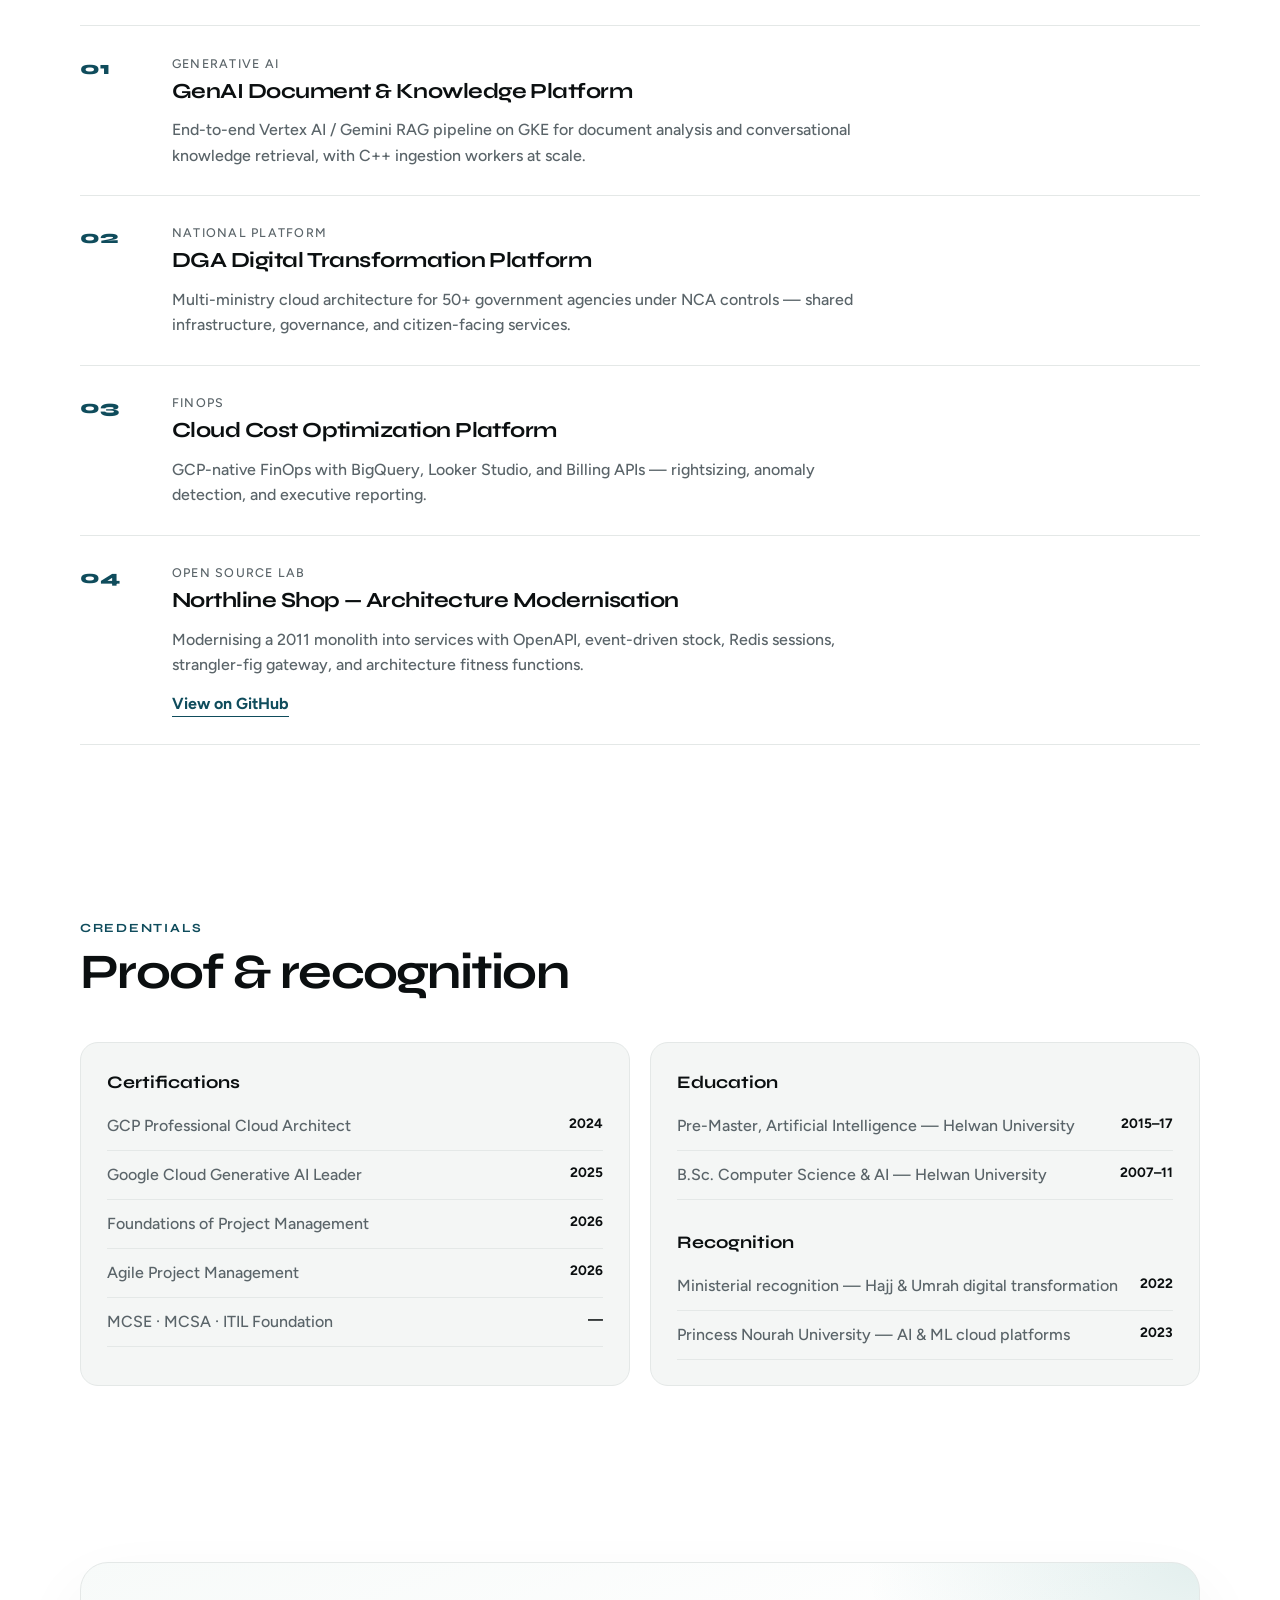
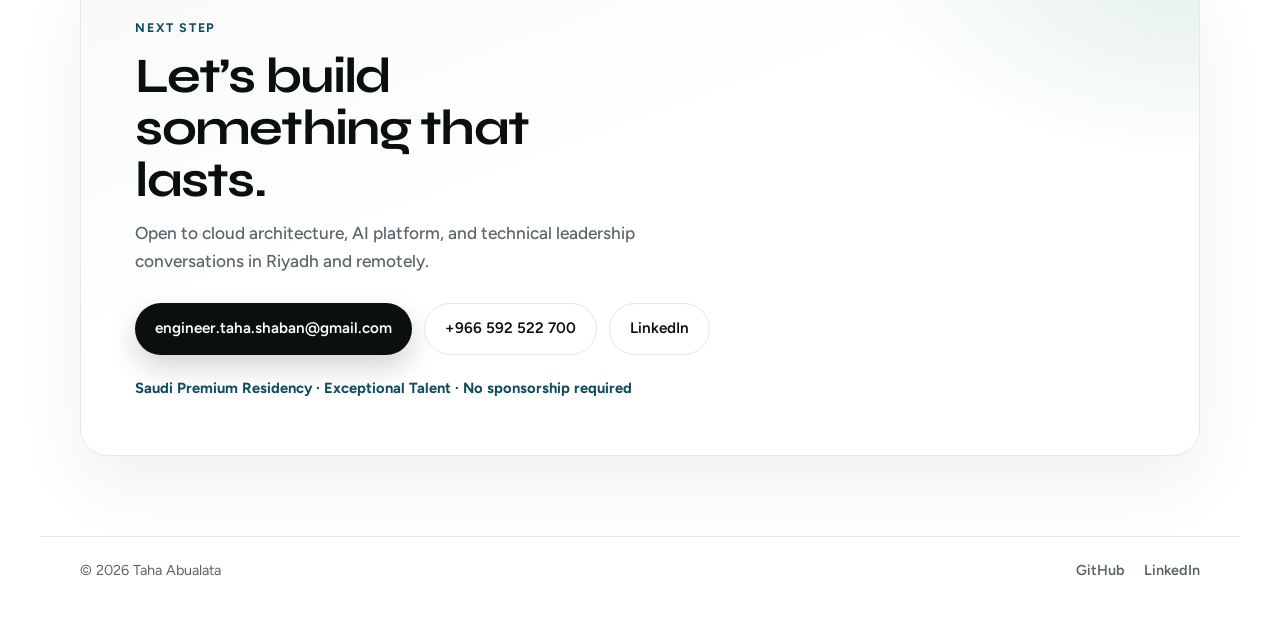
==== commit 2f8600bc: "Add interview portfolio deck with PDF export; smaller hero photo Co-authored-by: Cursor <cursoragent" ====
--- a/index.html
+++ b/index.html
@@ -67,6 +67,7 @@
       <a href="#experience">Experience</a>
       <a href="#work">Work</a>
       <a href="#proof">Proof</a>
+      <a href="deck/">Portfolio deck</a>
       <a class="nav-cta" href="#contact">Contact</a>
     </nav>
   </header>
--- a/styles.css
+++ b/styles.css
@@ -138,6 +138,9 @@
 
 .hero-visual {
   animation: rise 0.9s var(--ease) both;
+  width: 100%;
+  max-width: 340px;
+  justify-self: center;
 }
 
 .photo-wrap {
